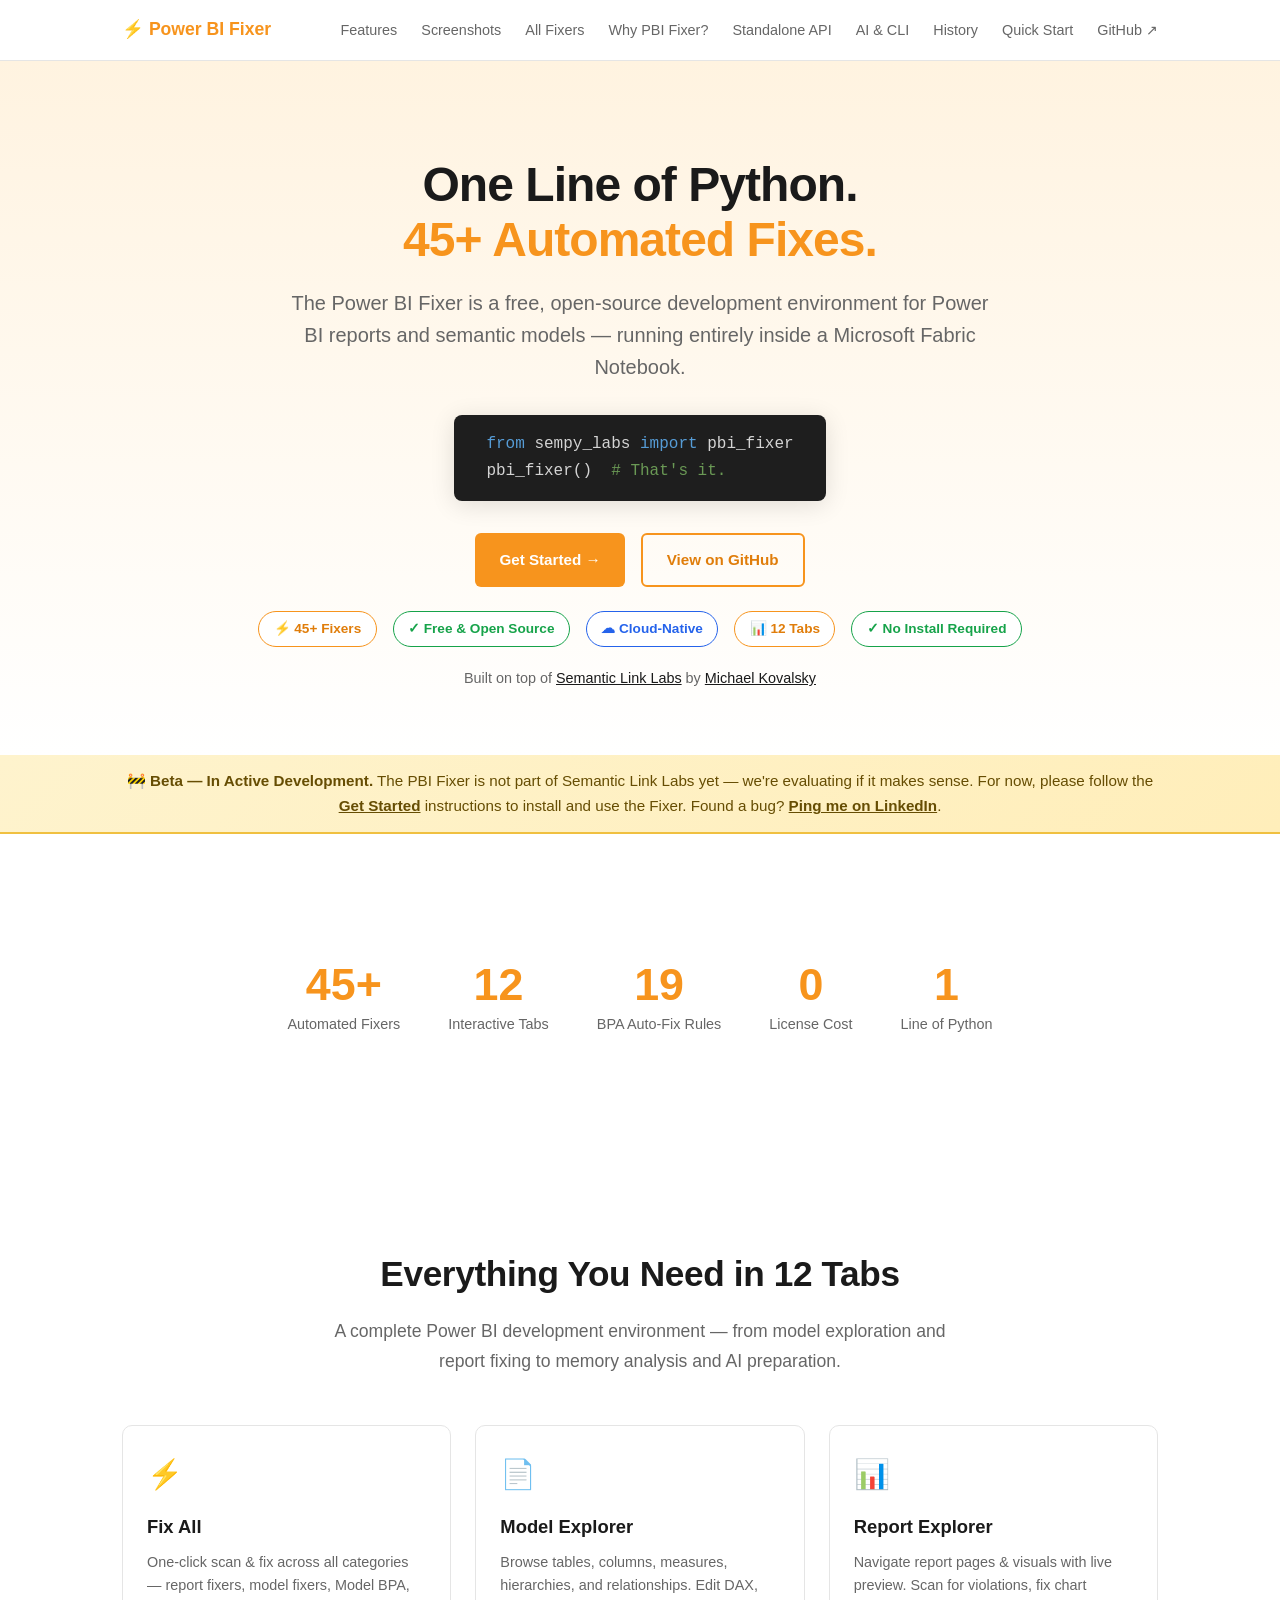
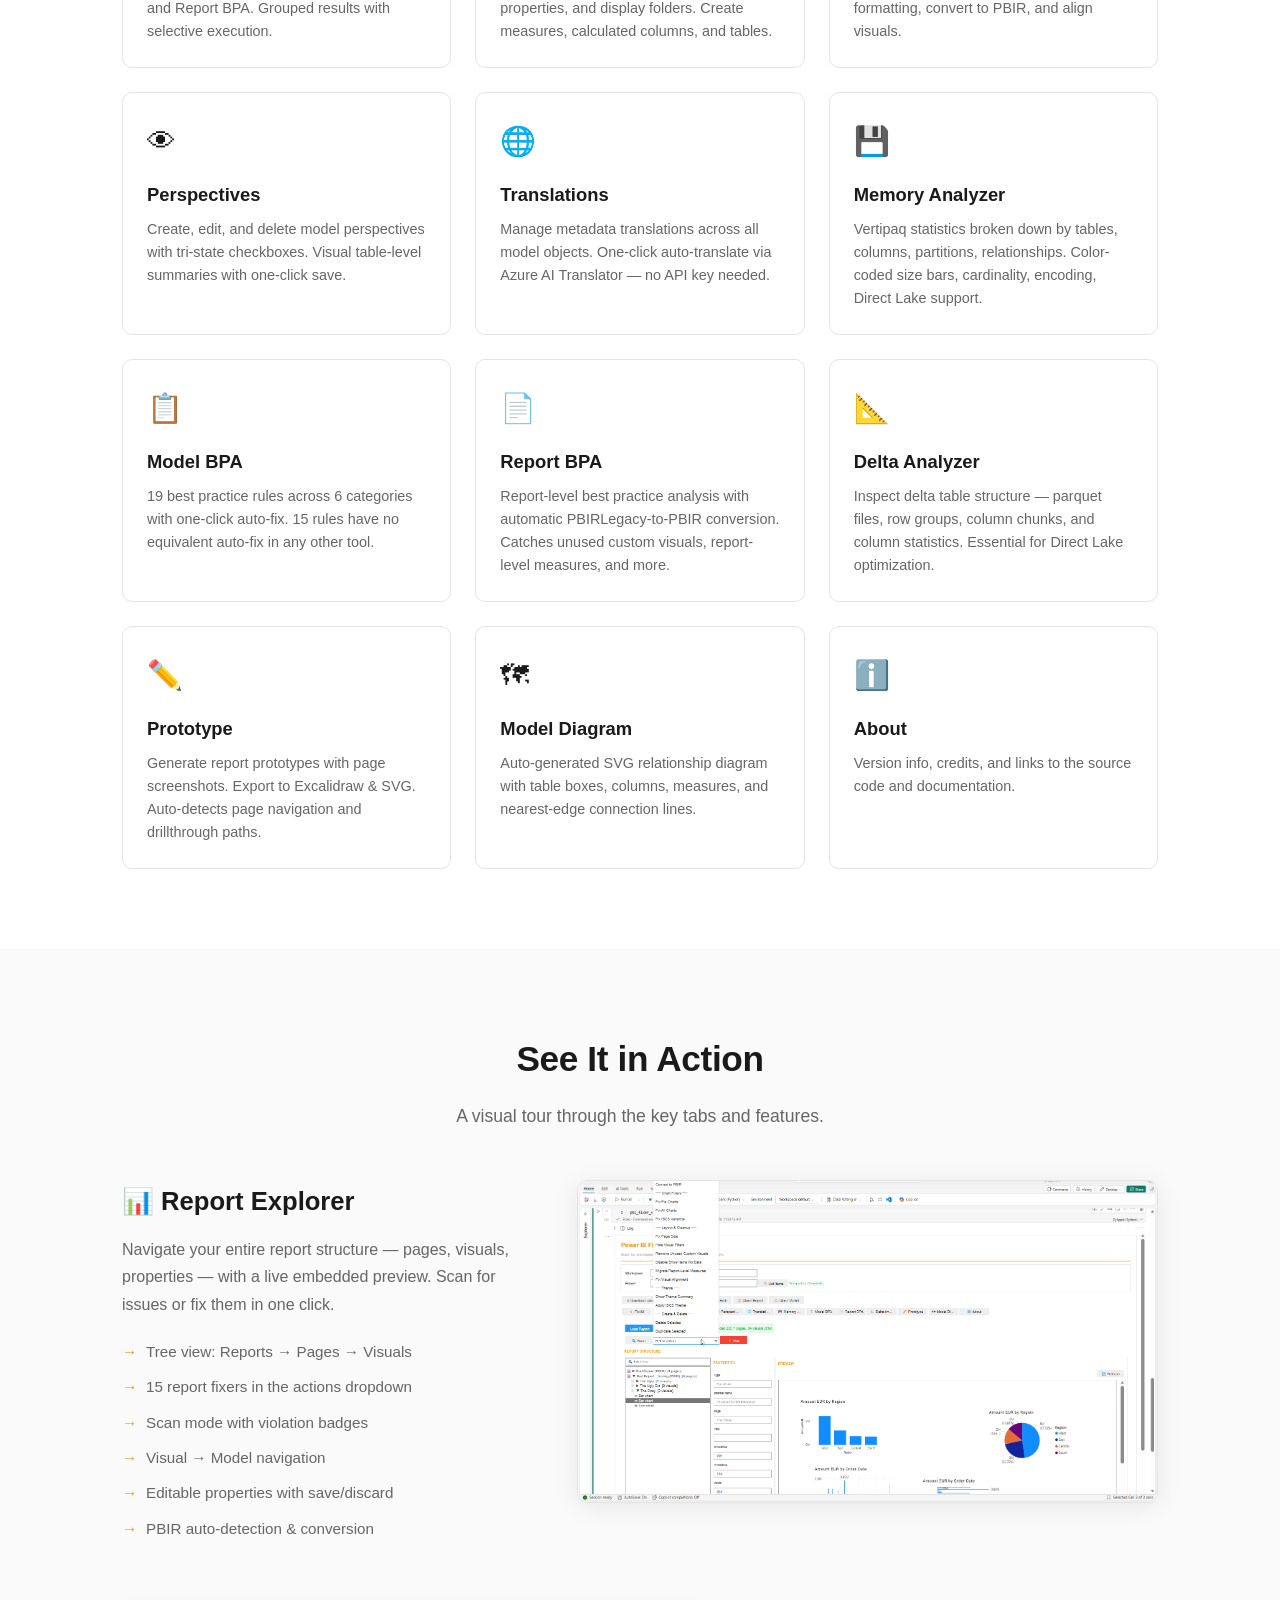
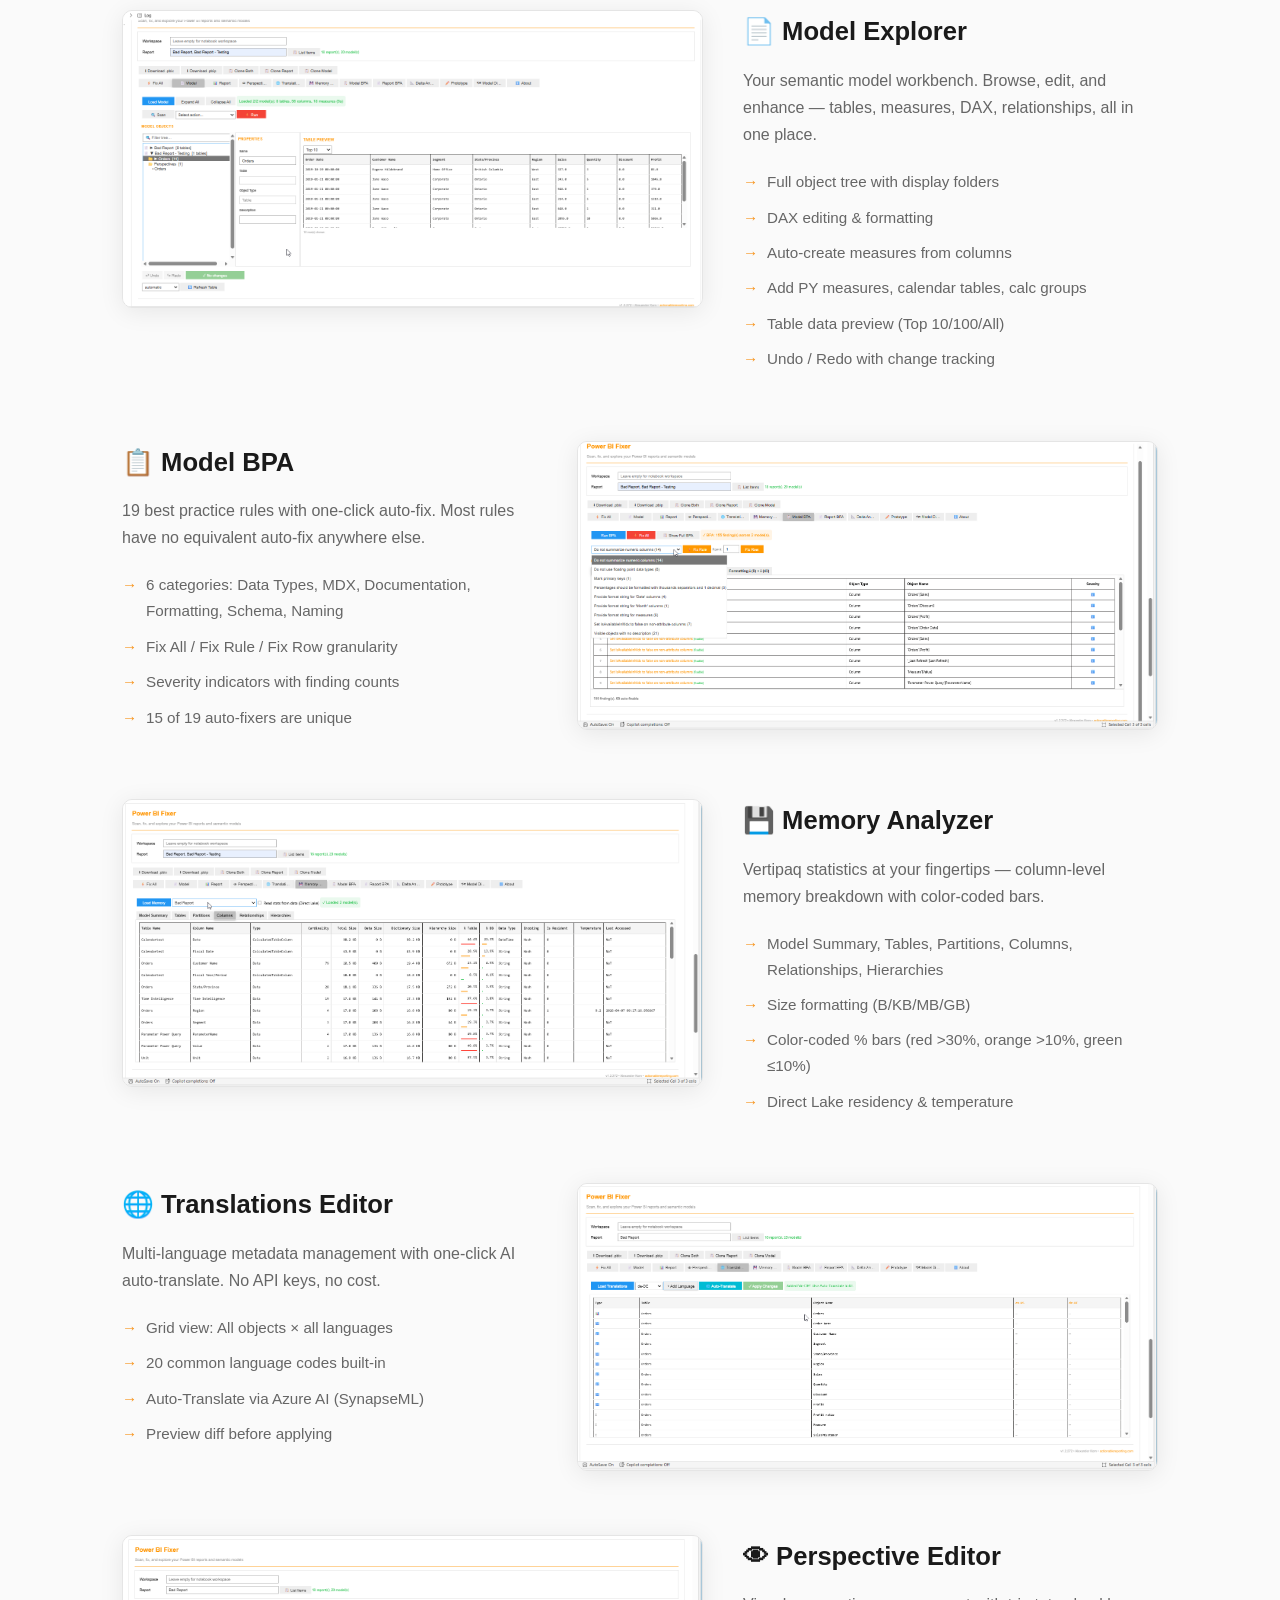
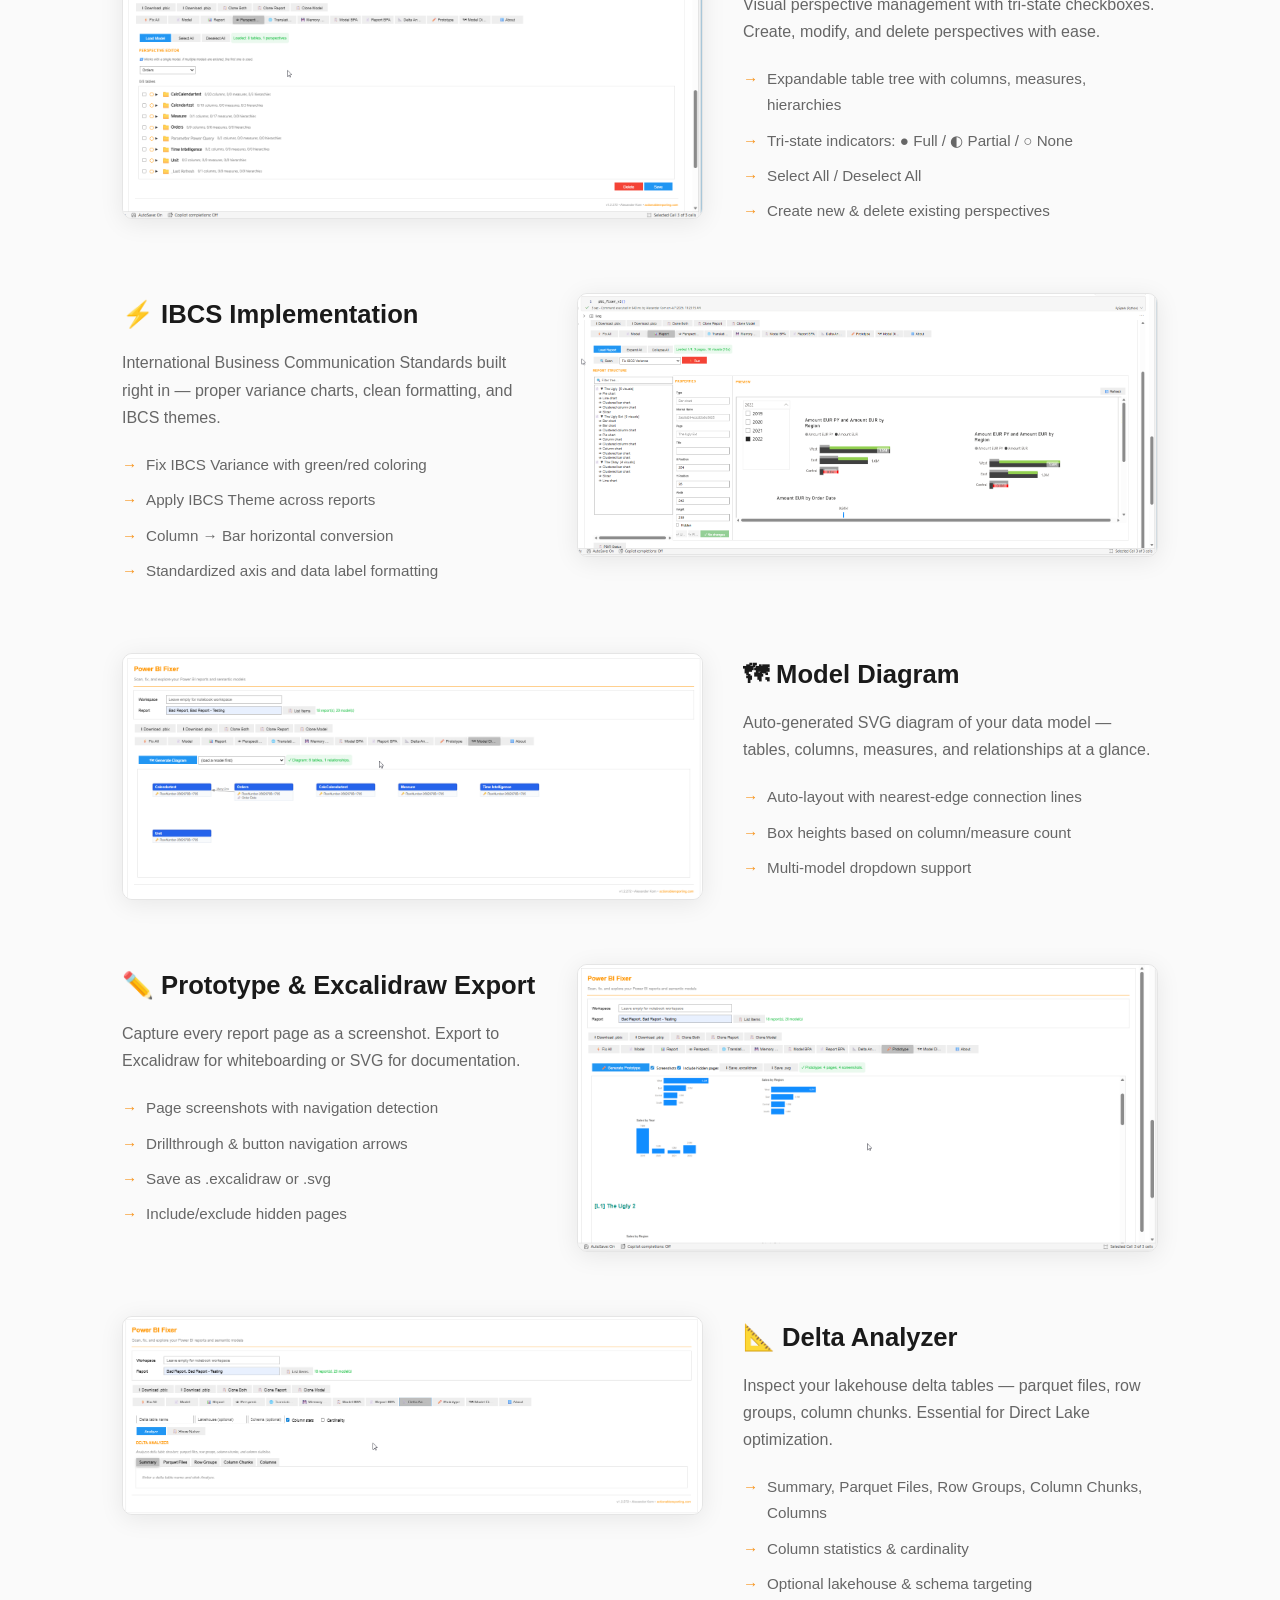
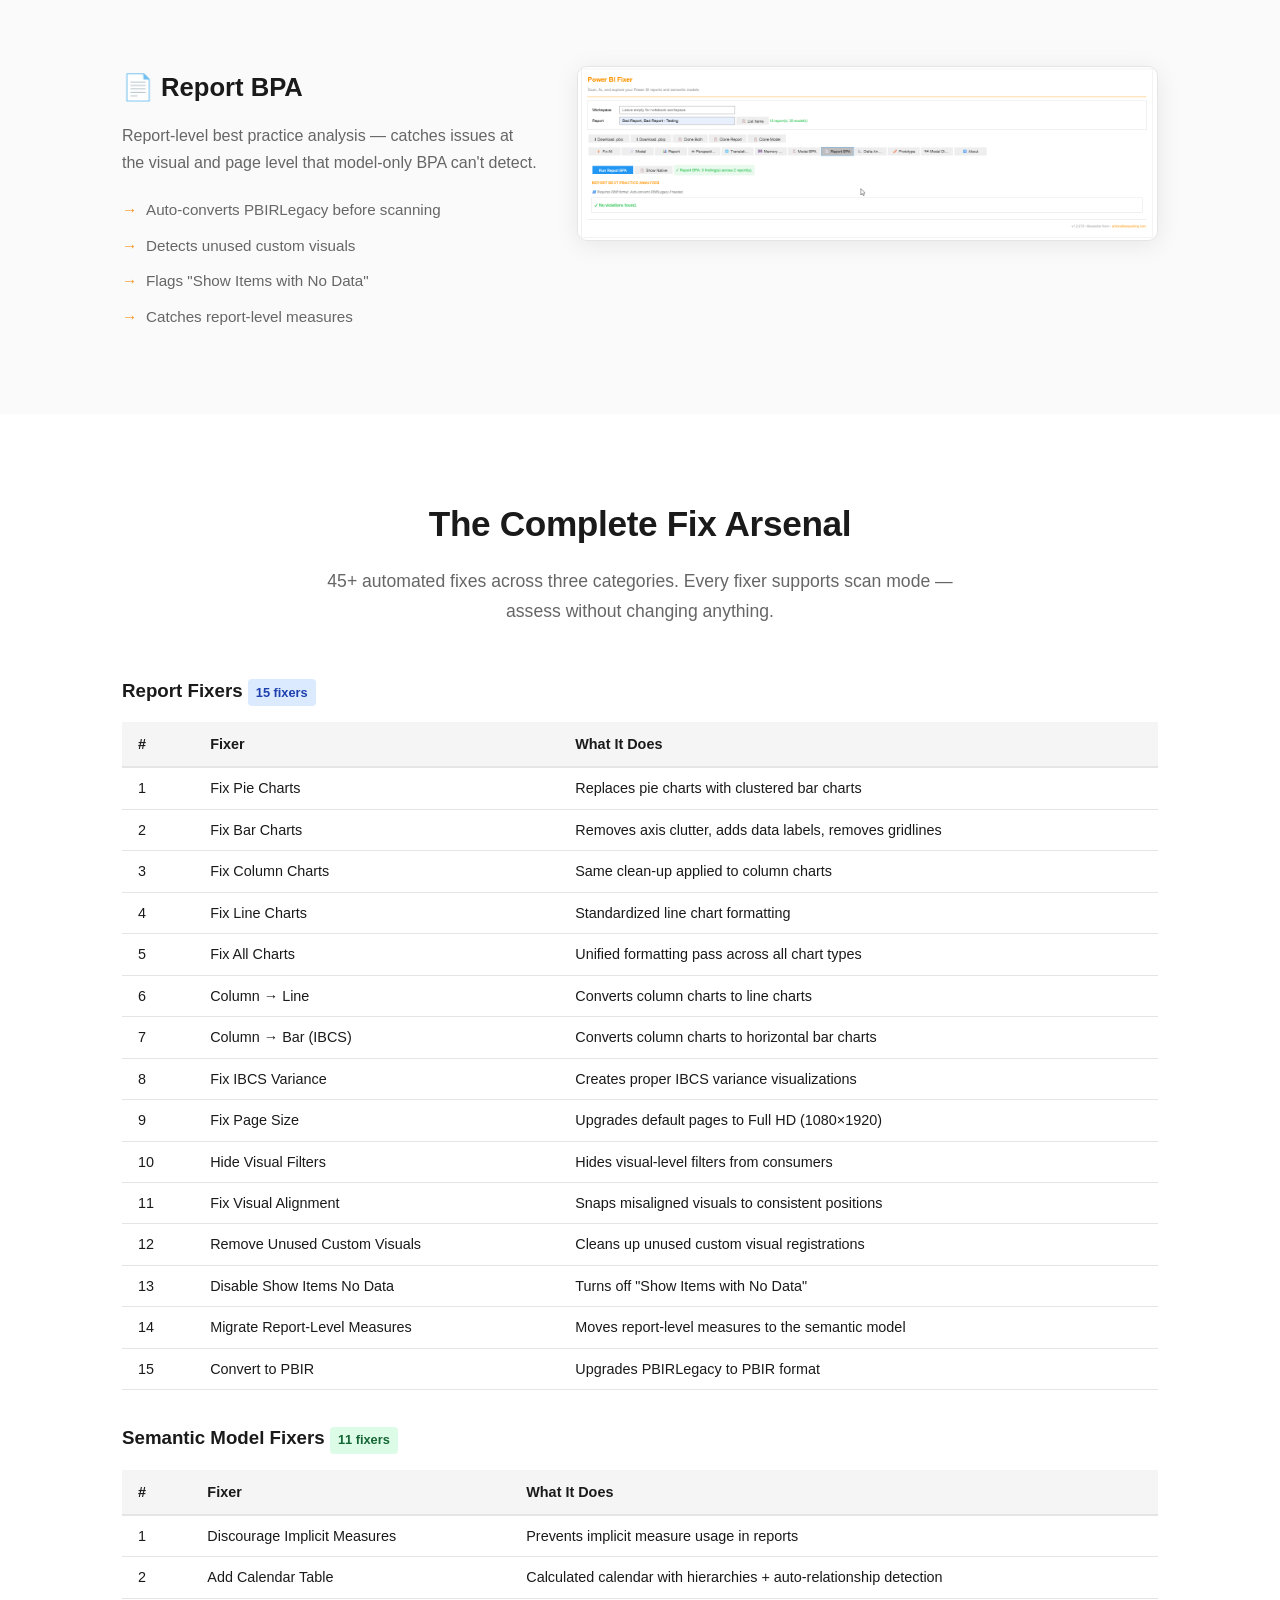
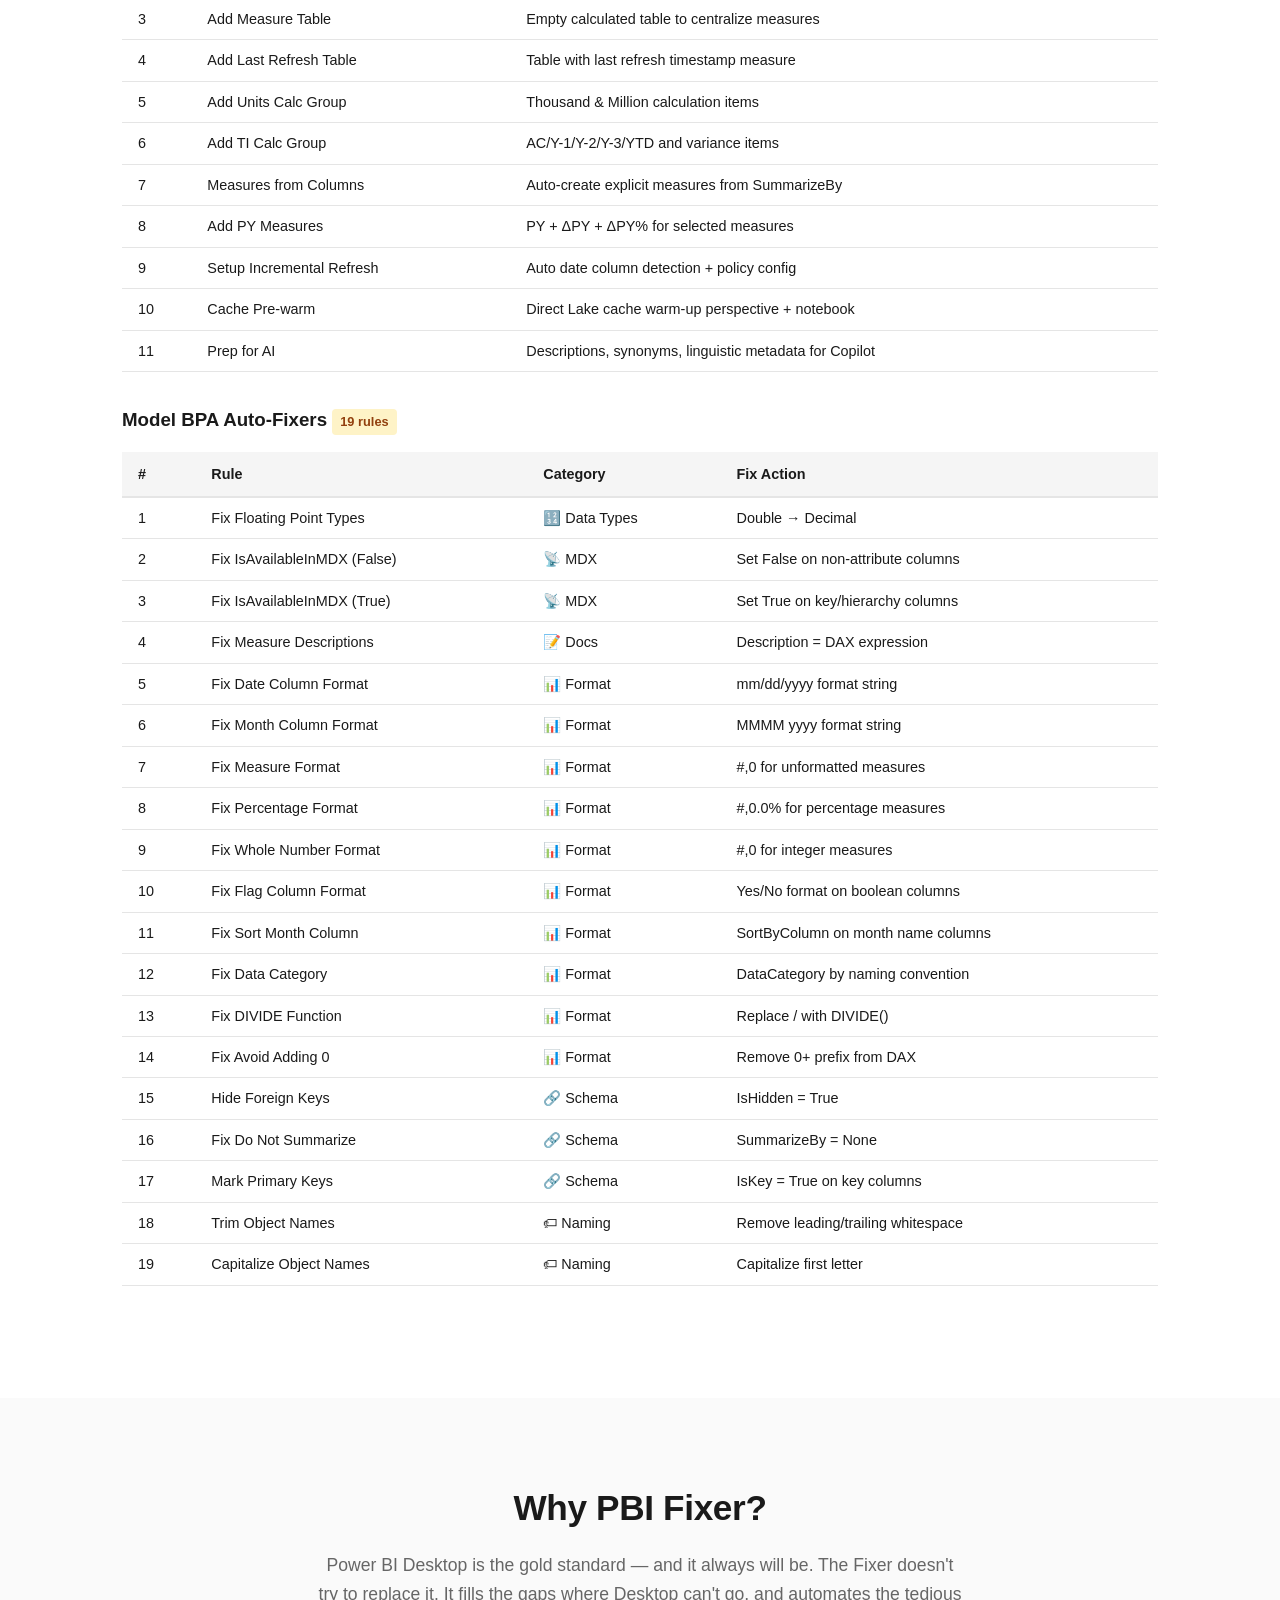
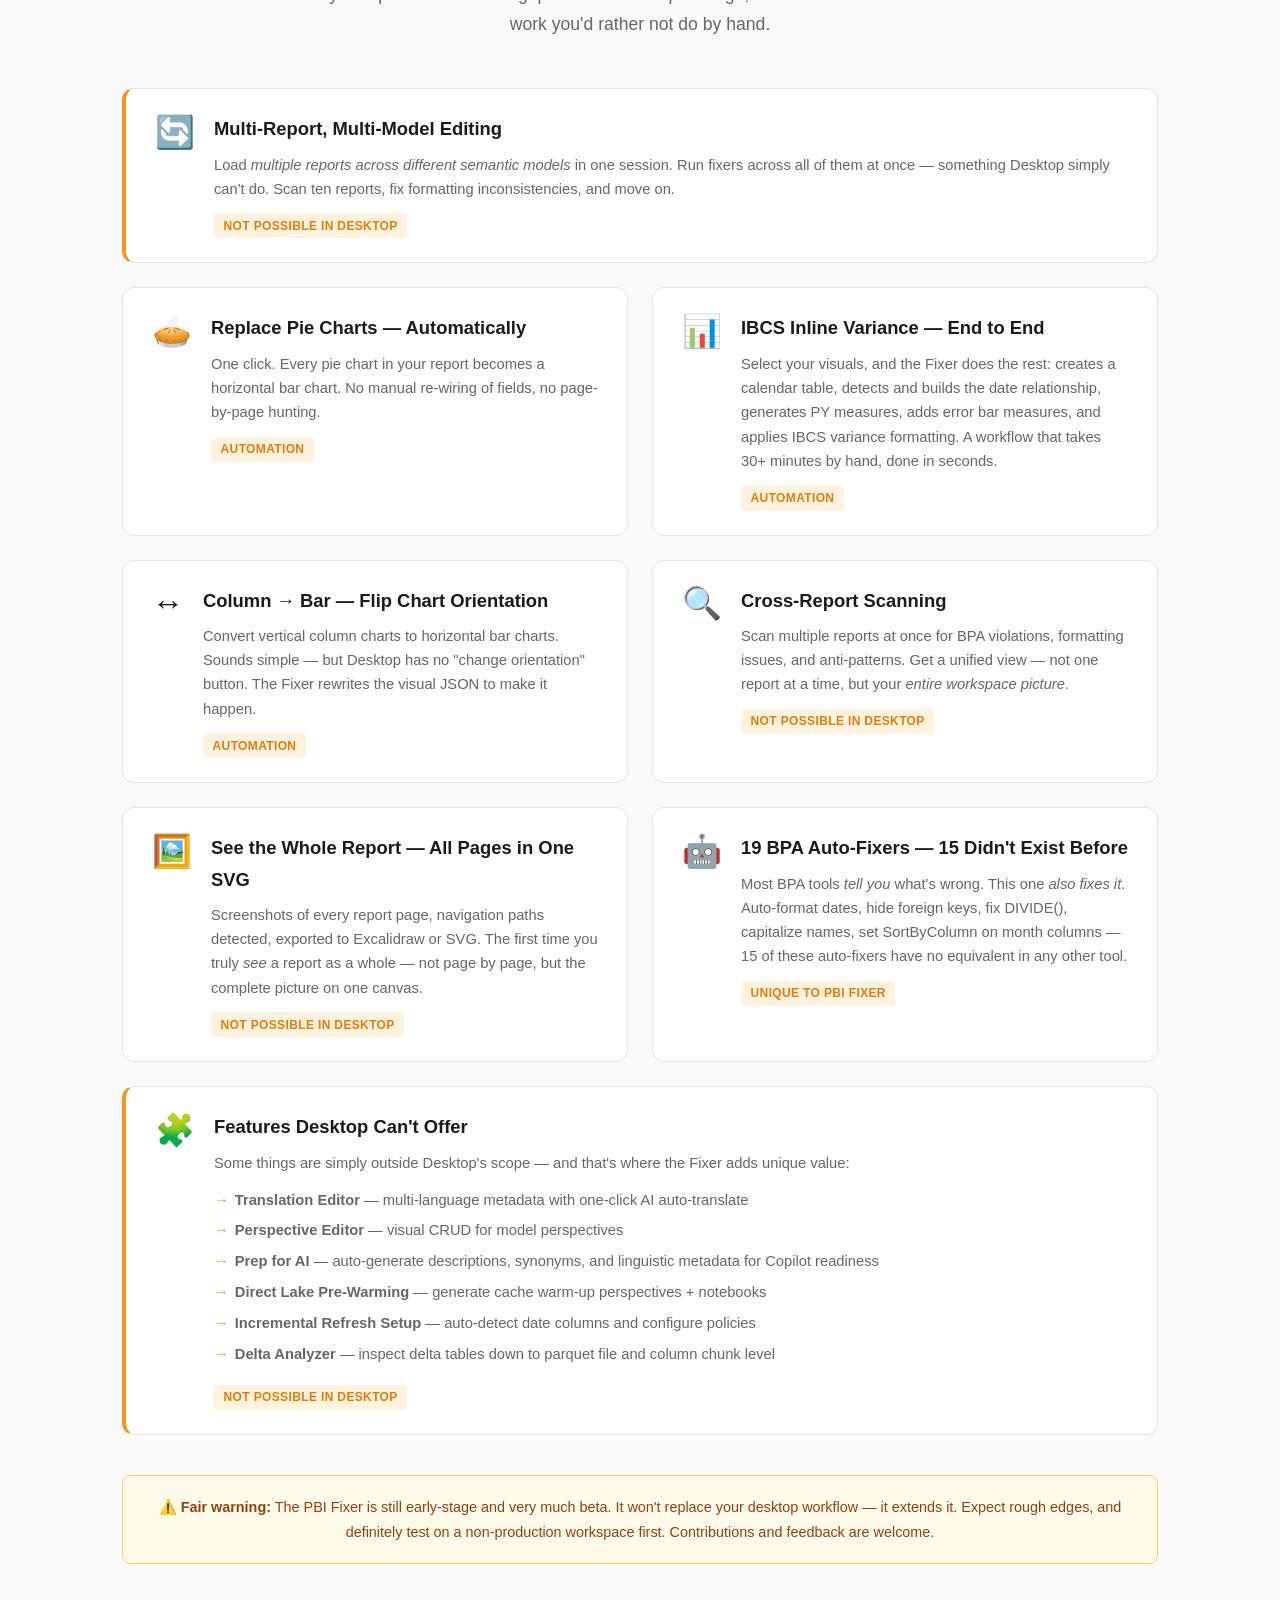
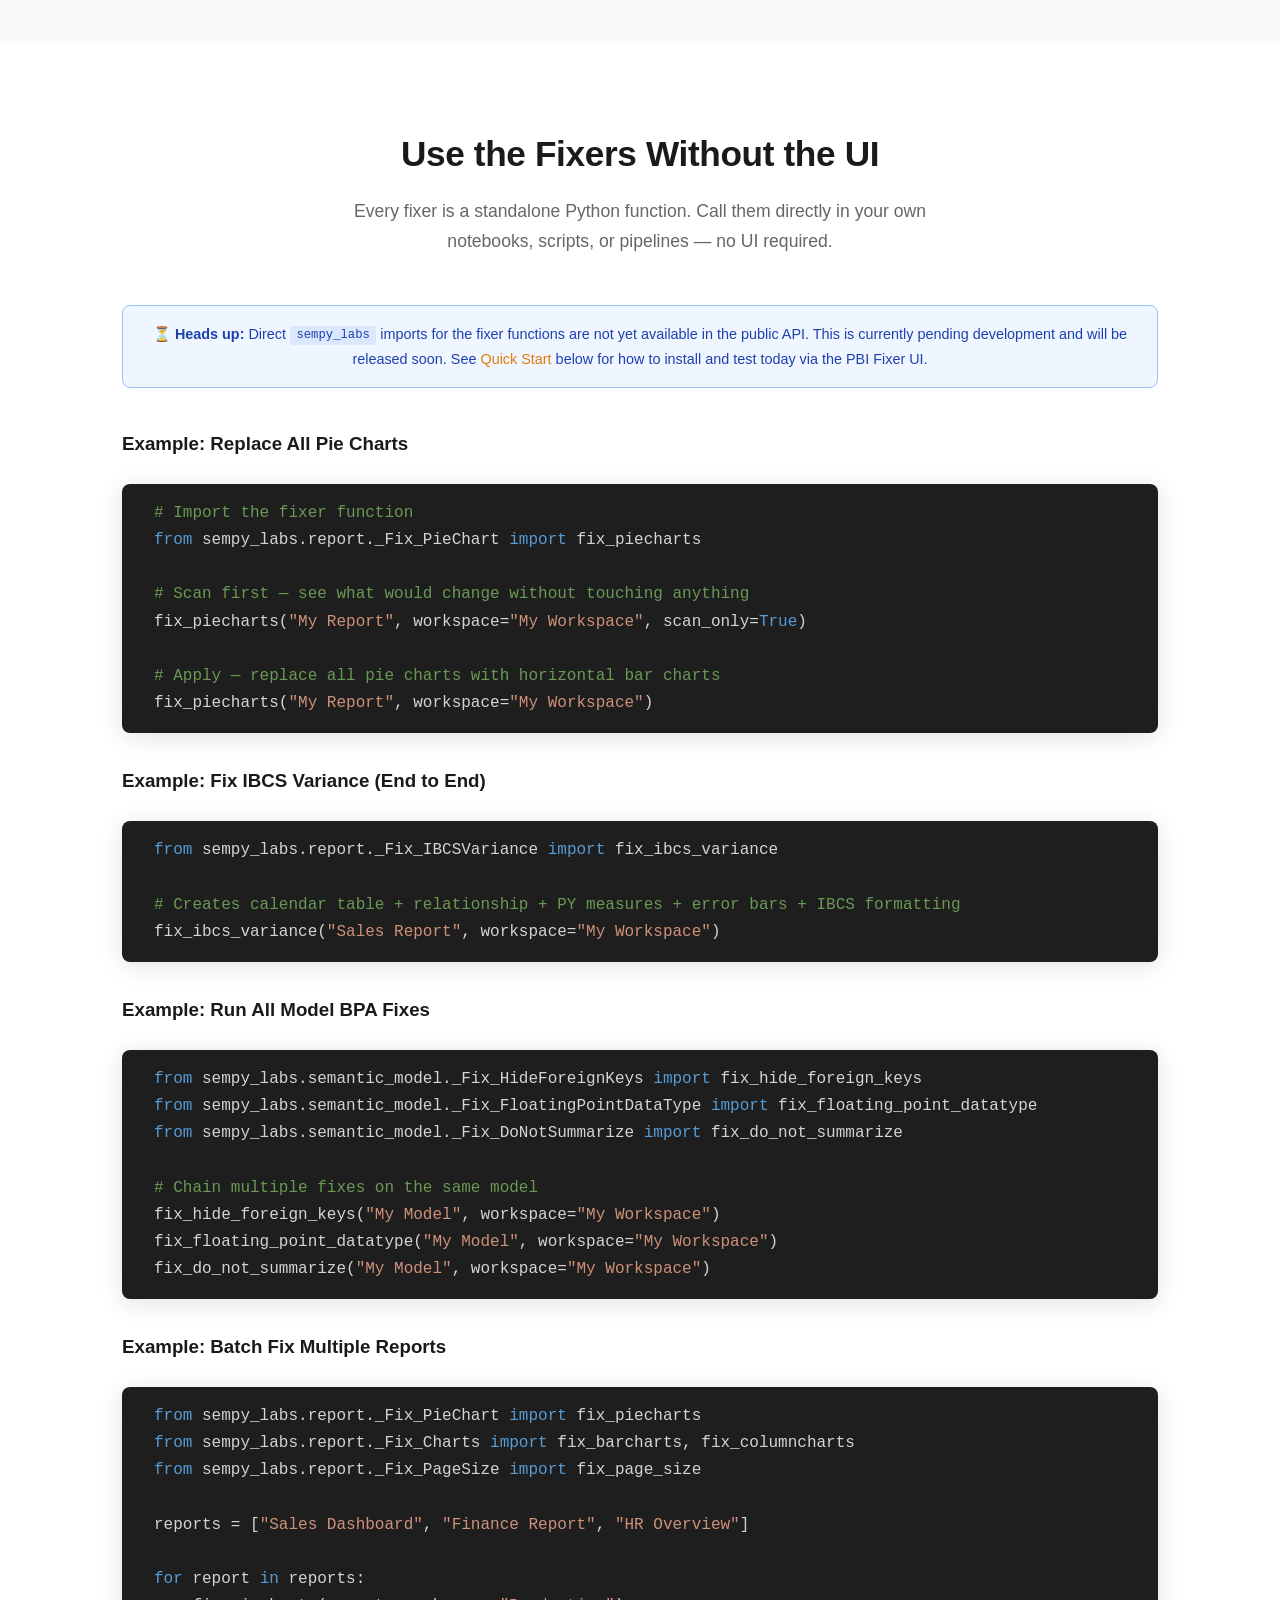
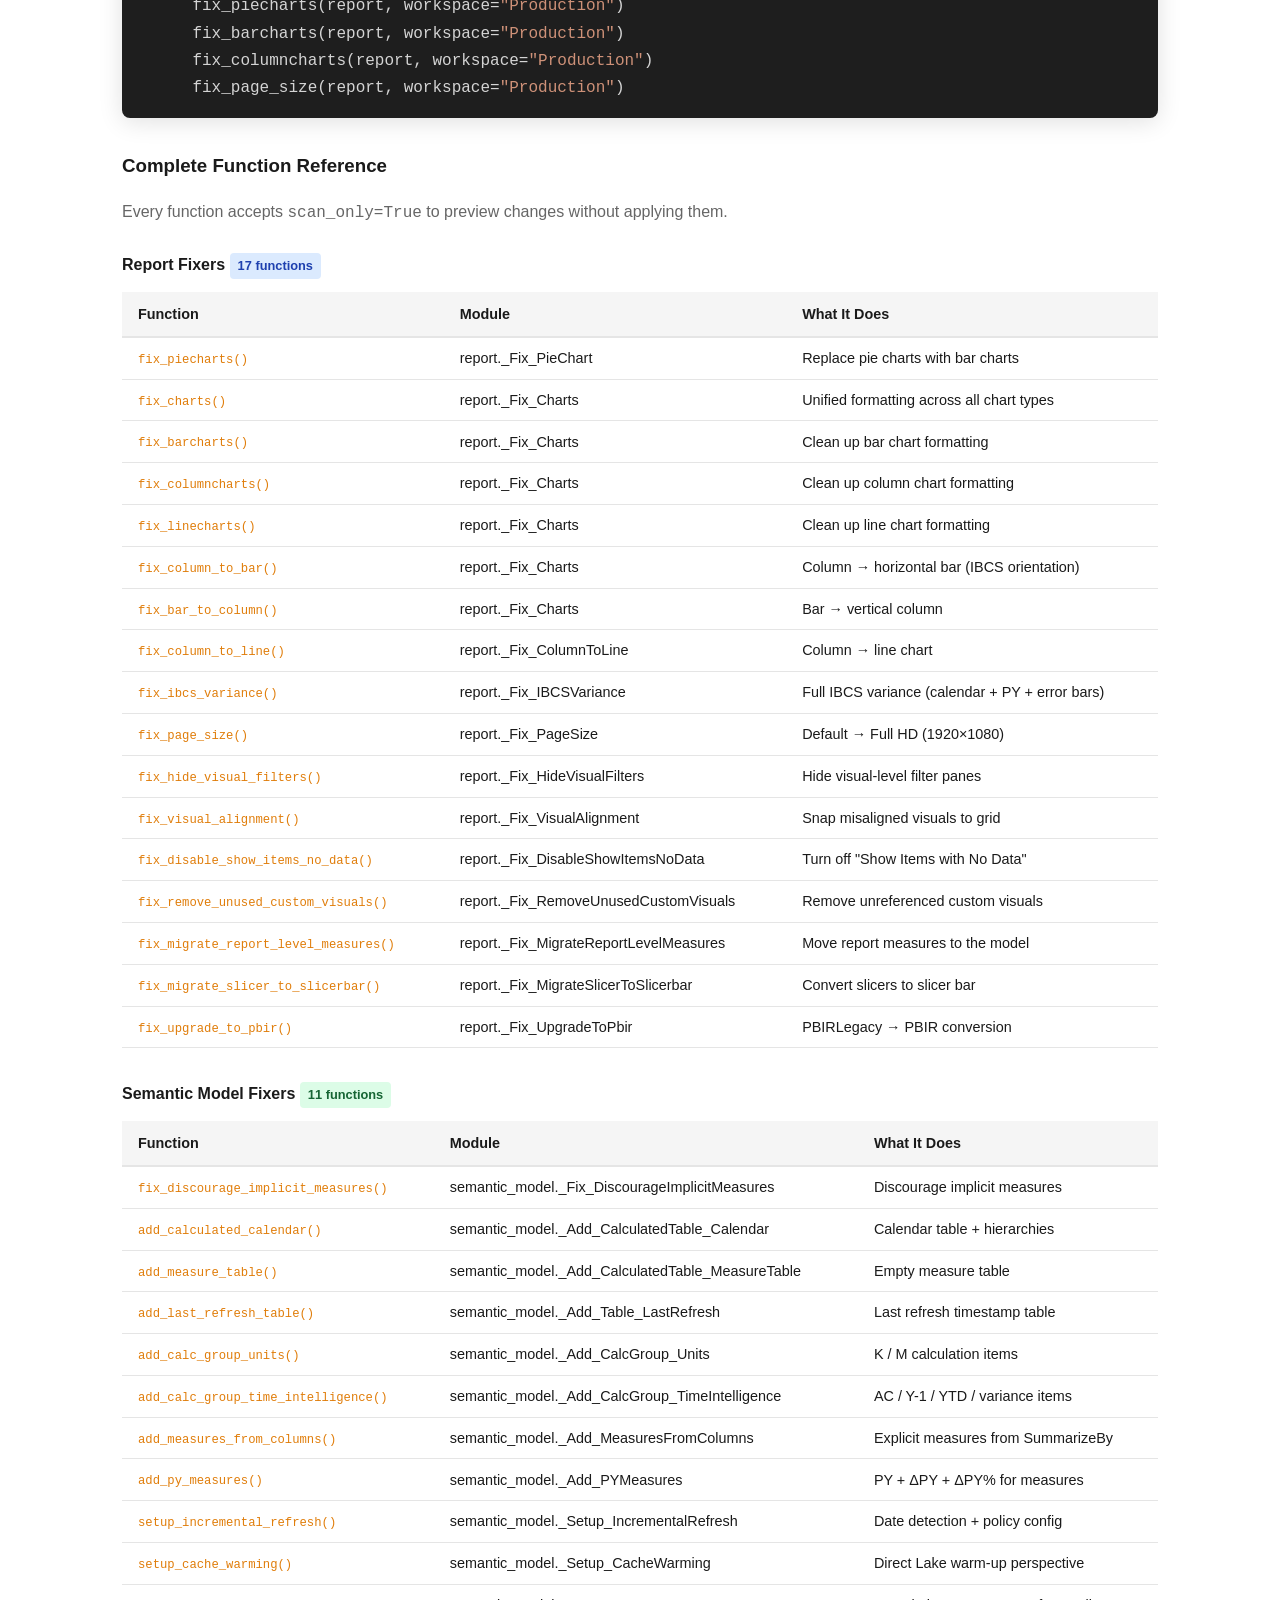
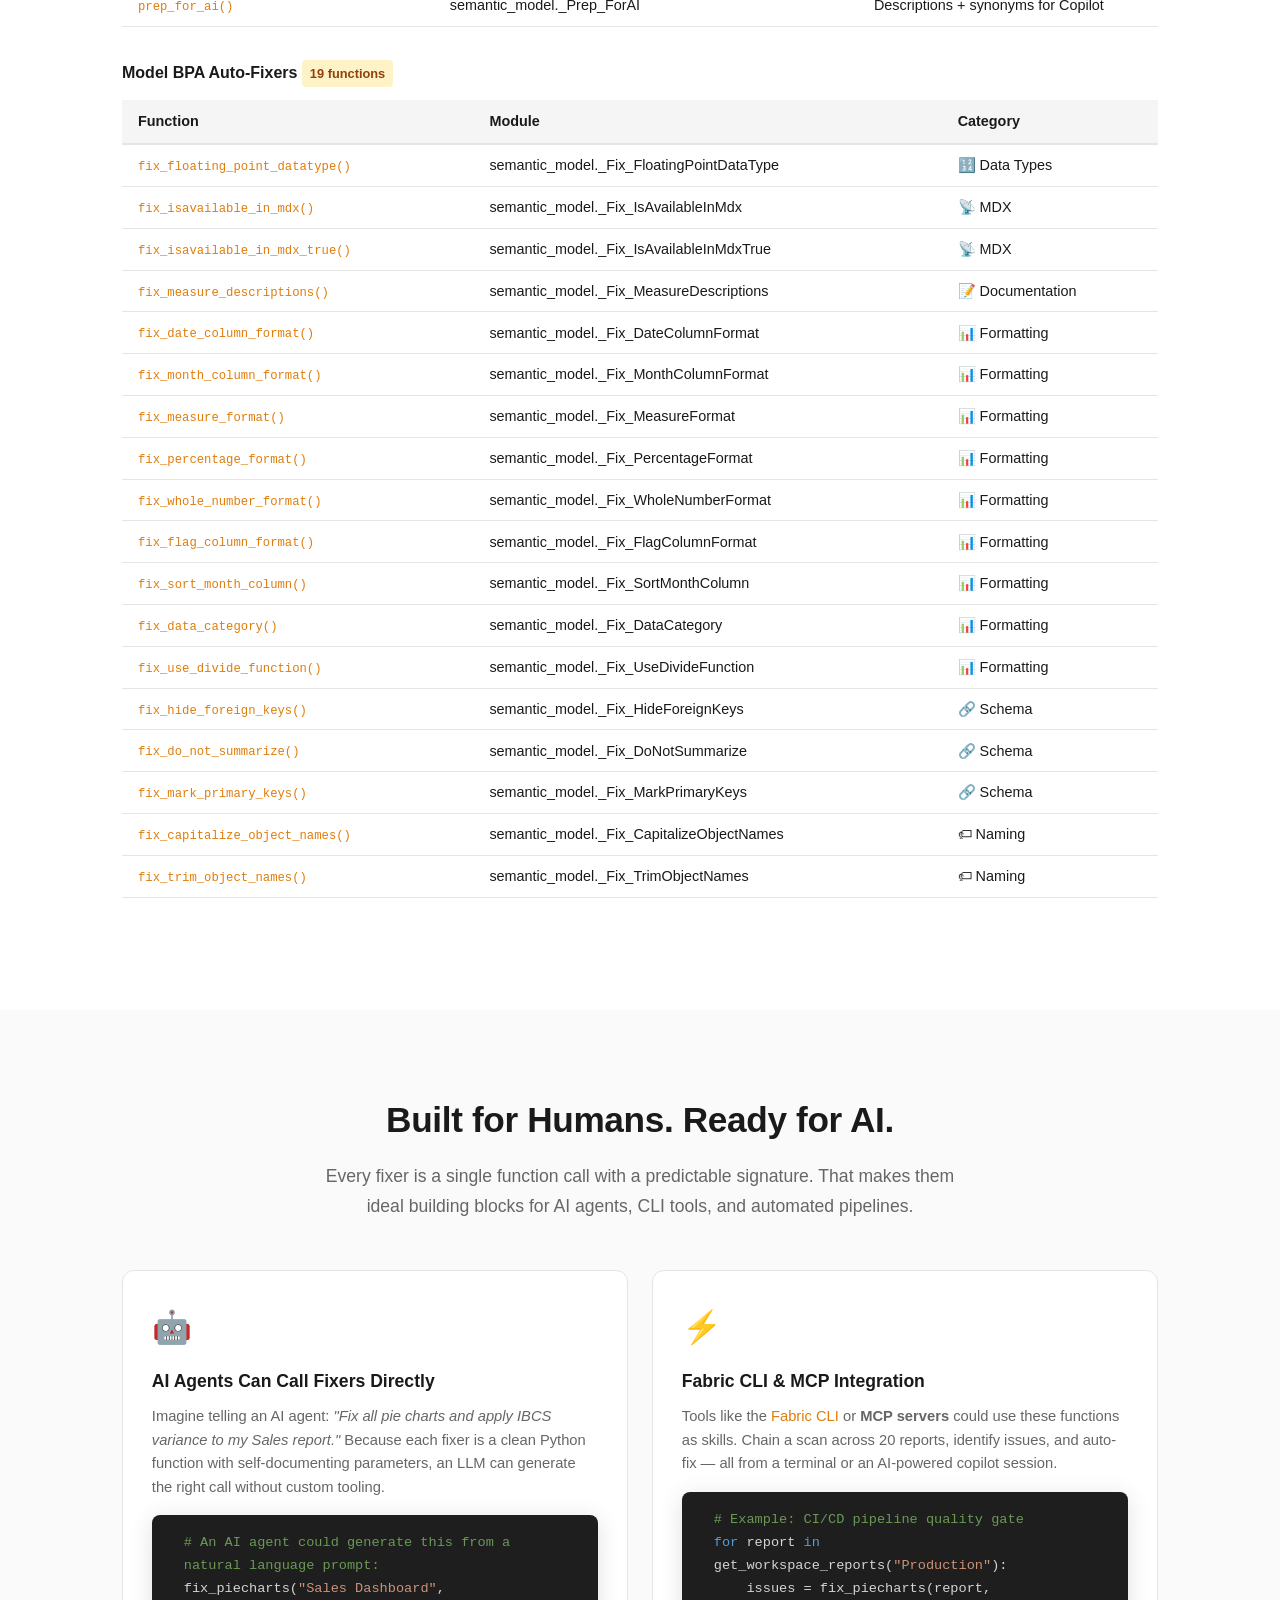
==== docs/index.html @ 9ec9ae09 "Remove lightbox overlay from screenshots" ====
<!DOCTYPE html>
<html lang="en">
<head>
  <meta charset="UTF-8" />
  <meta name="viewport" content="width=device-width, initial-scale=1.0" />
  <title>Power BI Fixer — Scan, Fix, and Explore Your Power BI Reports</title>
  <meta name="description" content="The Power BI Fixer is a free, open-source, notebook-native tool with 45+ automated fixers for Power BI reports and semantic models. One line of Python in a Microsoft Fabric Notebook." />
  <meta name="author" content="Alexander Korn" />
  <meta property="og:title" content="Power BI Fixer — One Line to Fix Them All" />
  <meta property="og:description" content="45+ automated fixers for Power BI reports and semantic models. Free. Open source. Runs in Microsoft Fabric Notebooks." />
  <meta property="og:type" content="website" />
  <meta property="og:url" content="https://kornalexander.github.io/pbi_fixer/" />
  <!-- Replace with actual screenshot when deploying -->
  <meta property="og:image" content="assets/img/report-explorer.png" />
  <link rel="stylesheet" href="assets/css/style.css" />
  <link rel="icon" href="data:image/svg+xml,<svg xmlns='http://www.w3.org/2000/svg' viewBox='0 0 100 100'><text y='.9em' font-size='90'>⚡</text></svg>" />
</head>
<body>

<!-- ═══════════════ Navigation ═══════════════ -->
<nav class="nav">
  <div class="container">
    <a href="#" class="nav-logo">⚡ Power BI Fixer</a>
    <ul class="nav-links" id="navLinks">
      <li><a href="#features">Features</a></li>
      <li><a href="#screenshots">Screenshots</a></li>
      <li><a href="#fixers">All Fixers</a></li>
      <li><a href="#why">Why PBI Fixer?</a></li>
      <li><a href="#api">Standalone API</a></li>
      <li><a href="#ai">AI &amp; CLI</a></li>
      <li><a href="#history">History</a></li>
      <li><a href="#quickstart">Quick Start</a></li>
      <li><a href="https://github.com/KornAlexander/pbi_fixer" target="_blank">GitHub ↗</a></li>
    </ul>
    <button class="nav-hamburger" onclick="document.getElementById('navLinks').classList.toggle('open')" aria-label="Toggle navigation">
      <span></span><span></span><span></span>
    </button>
  </div>
</nav>

<!-- ═══════════════ Hero ═══════════════ -->
<section class="hero" id="hero">
  <div class="container">
    <h1>One Line of Python.<br/><span class="accent">45+ Automated Fixes.</span></h1>
    <p class="subtitle">
      The Power BI Fixer is a free, open-source development environment for Power BI reports
      and semantic models — running entirely inside a Microsoft Fabric Notebook.
    </p>

    <div class="hero-code">
      <span class="kw">from</span> sempy_labs <span class="kw">import</span> pbi_fixer<br/>
      pbi_fixer() &nbsp;<span class="cm"># That's it.</span>
    </div>

    <div class="btn-group">
      <a href="#quickstart" class="btn btn-primary">Get Started →</a>
      <a href="https://github.com/KornAlexander/pbi_fixer" target="_blank" class="btn btn-outline">View on GitHub</a>
    </div>

    <div class="hero-badges">
      <span class="badge badge-orange">⚡ 45+ Fixers</span>
      <span class="badge badge-green">✓ Free &amp; Open Source</span>
      <span class="badge badge-blue">☁ Cloud-Native</span>
      <span class="badge badge-orange">📊 12 Tabs</span>
      <span class="badge badge-green">✓ No Install Required</span>
    </div>

    <p class="hero-credit">Built on top of <a href="https://github.com/microsoft/semantic-link-labs" target="_blank">Semantic Link Labs</a> by <a href="https://www.linkedin.com/in/michaelkovalsky/" target="_blank">Michael Kovalsky</a></p>
  </div>
</section>

<!-- ═══════════════ Beta Banner ═══════════════ -->
<div class="beta-banner">
  <div class="container">
    <p>🚧 <strong>Beta — In Active Development.</strong> The PBI Fixer is not part of Semantic Link Labs yet — we're evaluating if it makes sense. For now, please follow the <a href="#quickstart">Get Started</a> instructions to install and use the Fixer. Found a bug? <a href="https://www.linkedin.com/in/intrepidalexander/" target="_blank">Ping me on LinkedIn</a>.</p>
  </div>
</div>

<!-- ═══════════════ Stats ═══════════════ -->
<section class="section">
  <div class="container">
    <div class="stats">
      <div class="stat">
        <div class="stat-number">45+</div>
        <div class="stat-label">Automated Fixers</div>
      </div>
      <div class="stat">
        <div class="stat-number">12</div>
        <div class="stat-label">Interactive Tabs</div>
      </div>
      <div class="stat">
        <div class="stat-number">19</div>
        <div class="stat-label">BPA Auto-Fix Rules</div>
      </div>
      <div class="stat">
        <div class="stat-number">0</div>
        <div class="stat-label">License Cost</div>
      </div>
      <div class="stat">
        <div class="stat-number">1</div>
        <div class="stat-label">Line of Python</div>
      </div>
    </div>
  </div>
</section>

<!-- ═══════════════ Feature Tabs ═══════════════ -->
<section class="section" id="features">
  <div class="container">
    <div class="section-header">
      <h2>Everything You Need in 12 Tabs</h2>
      <p>A complete Power BI development environment — from model exploration and report fixing to memory analysis and AI preparation.</p>
    </div>

    <div class="tabs-grid">
      <div class="tab-card">
        <div class="icon">⚡</div>
        <h3>Fix All</h3>
        <p>One-click scan &amp; fix across all categories — report fixers, model fixers, Model BPA, and Report BPA. Grouped results with selective execution.</p>
      </div>
      <div class="tab-card">
        <div class="icon">📄</div>
        <h3>Model Explorer</h3>
        <p>Browse tables, columns, measures, hierarchies, and relationships. Edit DAX, properties, and display folders. Create measures, calculated columns, and tables.</p>
      </div>
      <div class="tab-card">
        <div class="icon">📊</div>
        <h3>Report Explorer</h3>
        <p>Navigate report pages &amp; visuals with live preview. Scan for violations, fix chart formatting, convert to PBIR, and align visuals.</p>
      </div>
      <div class="tab-card">
        <div class="icon">👁</div>
        <h3>Perspectives</h3>
        <p>Create, edit, and delete model perspectives with tri-state checkboxes. Visual table-level summaries with one-click save.</p>
      </div>
      <div class="tab-card">
        <div class="icon">🌐</div>
        <h3>Translations</h3>
        <p>Manage metadata translations across all model objects. One-click auto-translate via Azure AI Translator — no API key needed.</p>
      </div>
      <div class="tab-card">
        <div class="icon">💾</div>
        <h3>Memory Analyzer</h3>
        <p>Vertipaq statistics broken down by tables, columns, partitions, relationships. Color-coded size bars, cardinality, encoding, Direct Lake support.</p>
      </div>
      <div class="tab-card">
        <div class="icon">📋</div>
        <h3>Model BPA</h3>
        <p>19 best practice rules across 6 categories with one-click auto-fix. 15 rules have no equivalent auto-fix in any other tool.</p>
      </div>
      <div class="tab-card">
        <div class="icon">📄</div>
        <h3>Report BPA</h3>
        <p>Report-level best practice analysis with automatic PBIRLegacy-to-PBIR conversion. Catches unused custom visuals, report-level measures, and more.</p>
      </div>
      <div class="tab-card">
        <div class="icon">📐</div>
        <h3>Delta Analyzer</h3>
        <p>Inspect delta table structure — parquet files, row groups, column chunks, and column statistics. Essential for Direct Lake optimization.</p>
      </div>
      <div class="tab-card">
        <div class="icon">✏️</div>
        <h3>Prototype</h3>
        <p>Generate report prototypes with page screenshots. Export to Excalidraw &amp; SVG. Auto-detects page navigation and drillthrough paths.</p>
      </div>
      <div class="tab-card">
        <div class="icon">🗺</div>
        <h3>Model Diagram</h3>
        <p>Auto-generated SVG relationship diagram with table boxes, columns, measures, and nearest-edge connection lines.</p>
      </div>
      <div class="tab-card">
        <div class="icon">ℹ️</div>
        <h3>About</h3>
        <p>Version info, credits, and links to the source code and documentation.</p>
      </div>
    </div>
  </div>
</section>

<!-- ═══════════════ Screenshots ═══════════════ -->
<section class="section section-alt" id="screenshots">
  <div class="container">
    <div class="section-header">
      <h2>See It in Action</h2>
      <p>A visual tour through the key tabs and features.</p>
    </div>

    <!-- Report Explorer -->
    <div class="screenshot-section">
      <div class="screenshot-row">
        <div class="screenshot-text">
          <h3>📊 Report Explorer</h3>
          <p>Navigate your entire report structure — pages, visuals, properties — with a live embedded preview. Scan for issues or fix them in one click.</p>
          <ul>
            <li>Tree view: Reports → Pages → Visuals</li>
            <li>15 report fixers in the actions dropdown</li>
            <li>Scan mode with violation badges</li>
            <li>Visual → Model navigation</li>
            <li>Editable properties with save/discard</li>
            <li>PBIR auto-detection &amp; conversion</li>
          </ul>
        </div>
        <div class="screenshot-img">
          <img src="assets/img/report-explorer.png" alt="Report Explorer tab showing tree view of pages and visuals with live preview panel" loading="lazy" />
        </div>
      </div>
    </div>

    <!-- Model Explorer -->
    <div class="screenshot-section">
      <div class="screenshot-row reverse">
        <div class="screenshot-text">
          <h3>📄 Model Explorer</h3>
          <p>Your semantic model workbench. Browse, edit, and enhance — tables, measures, DAX, relationships, all in one place.</p>
          <ul>
            <li>Full object tree with display folders</li>
            <li>DAX editing &amp; formatting</li>
            <li>Auto-create measures from columns</li>
            <li>Add PY measures, calendar tables, calc groups</li>
            <li>Table data preview (Top 10/100/All)</li>
            <li>Undo / Redo with change tracking</li>
          </ul>
        </div>
        <div class="screenshot-img">
          <img src="assets/img/model-explorer.png" alt="Model Explorer tab showing table tree, properties panel, and data preview grid" loading="lazy" />
        </div>
      </div>
    </div>

    <!-- Model BPA -->
    <div class="screenshot-section">
      <div class="screenshot-row">
        <div class="screenshot-text">
          <h3>📋 Model BPA</h3>
          <p>19 best practice rules with one-click auto-fix. Most rules have no equivalent auto-fix anywhere else.</p>
          <ul>
            <li>6 categories: Data Types, MDX, Documentation, Formatting, Schema, Naming</li>
            <li>Fix All / Fix Rule / Fix Row granularity</li>
            <li>Severity indicators with finding counts</li>
            <li>15 of 19 auto-fixers are unique</li>
          </ul>
        </div>
        <div class="screenshot-img">
          <img src="assets/img/model-bpa.png" alt="Model BPA tab showing categorized rules with fix buttons and severity indicators" loading="lazy" />
        </div>
      </div>
    </div>

    <!-- Memory Analyzer -->
    <div class="screenshot-section">
      <div class="screenshot-row reverse">
        <div class="screenshot-text">
          <h3>💾 Memory Analyzer</h3>
          <p>Vertipaq statistics at your fingertips — column-level memory breakdown with color-coded bars.</p>
          <ul>
            <li>Model Summary, Tables, Partitions, Columns, Relationships, Hierarchies</li>
            <li>Size formatting (B/KB/MB/GB)</li>
            <li>Color-coded % bars (red &gt;30%, orange &gt;10%, green ≤10%)</li>
            <li>Direct Lake residency &amp; temperature</li>
          </ul>
        </div>
        <div class="screenshot-img">
          <img src="assets/img/memory-analyzer.png" alt="Memory Analyzer tab showing column-level size breakdown with color-coded percentage bars" loading="lazy" />
        </div>
      </div>
    </div>

    <!-- Translations -->
    <div class="screenshot-section">
      <div class="screenshot-row">
        <div class="screenshot-text">
          <h3>🌐 Translations Editor</h3>
          <p>Multi-language metadata management with one-click AI auto-translate. No API keys, no cost.</p>
          <ul>
            <li>Grid view: All objects × all languages</li>
            <li>20 common language codes built-in</li>
            <li>Auto-Translate via Azure AI (SynapseML)</li>
            <li>Preview diff before applying</li>
          </ul>
        </div>
        <div class="screenshot-img">
          <img src="assets/img/translations-editor.png" alt="Translations Editor showing object grid with language columns and auto-translate button" loading="lazy" />
        </div>
      </div>
    </div>

    <!-- Perspectives -->
    <div class="screenshot-section">
      <div class="screenshot-row reverse">
        <div class="screenshot-text">
          <h3>👁 Perspective Editor</h3>
          <p>Visual perspective management with tri-state checkboxes. Create, modify, and delete perspectives with ease.</p>
          <ul>
            <li>Expandable table tree with columns, measures, hierarchies</li>
            <li>Tri-state indicators: ● Full / ◐ Partial / ○ None</li>
            <li>Select All / Deselect All</li>
            <li>Create new &amp; delete existing perspectives</li>
          </ul>
        </div>
        <div class="screenshot-img">
          <img src="assets/img/perspective-editor.png" alt="Perspective Editor with expandable table tree and tri-state checkboxes" loading="lazy" />
        </div>
      </div>
    </div>

    <!-- IBCS -->
    <div class="screenshot-section">
      <div class="screenshot-row">
        <div class="screenshot-text">
          <h3>⚡ IBCS Implementation</h3>
          <p>International Business Communication Standards built right in — proper variance charts, clean formatting, and IBCS themes.</p>
          <ul>
            <li>Fix IBCS Variance with green/red coloring</li>
            <li>Apply IBCS Theme across reports</li>
            <li>Column → Bar horizontal conversion</li>
            <li>Standardized axis and data label formatting</li>
          </ul>
        </div>
        <div class="screenshot-img">
          <img src="assets/img/ibcs-implementation.png" alt="IBCS Variance implementation showing proper variance bars with green/red coloring" loading="lazy" />
        </div>
      </div>
    </div>

    <!-- Model Diagram -->
    <div class="screenshot-section">
      <div class="screenshot-row reverse">
        <div class="screenshot-text">
          <h3>🗺 Model Diagram</h3>
          <p>Auto-generated SVG diagram of your data model — tables, columns, measures, and relationships at a glance.</p>
          <ul>
            <li>Auto-layout with nearest-edge connection lines</li>
            <li>Box heights based on column/measure count</li>
            <li>Multi-model dropdown support</li>
          </ul>
        </div>
        <div class="screenshot-img">
          <img src="assets/img/model-view.png" alt="Model Diagram showing table boxes with relationship connections" loading="lazy" />
        </div>
      </div>
    </div>

    <!-- Prototype -->
    <div class="screenshot-section">
      <div class="screenshot-row">
        <div class="screenshot-text">
          <h3>✏️ Prototype &amp; Excalidraw Export</h3>
          <p>Capture every report page as a screenshot. Export to Excalidraw for whiteboarding or SVG for documentation.</p>
          <ul>
            <li>Page screenshots with navigation detection</li>
            <li>Drillthrough &amp; button navigation arrows</li>
            <li>Save as .excalidraw or .svg</li>
            <li>Include/exclude hidden pages</li>
          </ul>
        </div>
        <div class="screenshot-img">
          <img src="assets/img/prototyping-excalidraw.png" alt="Prototype tab showing report page screenshots with navigation detection" loading="lazy" />
        </div>
      </div>
    </div>

    <!-- Delta Analyzer -->
    <div class="screenshot-section">
      <div class="screenshot-row reverse">
        <div class="screenshot-text">
          <h3>📐 Delta Analyzer</h3>
          <p>Inspect your lakehouse delta tables — parquet files, row groups, column chunks. Essential for Direct Lake optimization.</p>
          <ul>
            <li>Summary, Parquet Files, Row Groups, Column Chunks, Columns</li>
            <li>Column statistics &amp; cardinality</li>
            <li>Optional lakehouse &amp; schema targeting</li>
          </ul>
        </div>
        <div class="screenshot-img">
          <img src="assets/img/delta-analyzer.png" alt="Delta Analyzer tab with summary, parquet files, row groups, and columns subtabs" loading="lazy" />
        </div>
      </div>
    </div>

    <!-- Report BPA -->
    <div class="screenshot-section">
      <div class="screenshot-row">
        <div class="screenshot-text">
          <h3>📄 Report BPA</h3>
          <p>Report-level best practice analysis — catches issues at the visual and page level that model-only BPA can't detect.</p>
          <ul>
            <li>Auto-converts PBIRLegacy before scanning</li>
            <li>Detects unused custom visuals</li>
            <li>Flags "Show Items with No Data"</li>
            <li>Catches report-level measures</li>
          </ul>
        </div>
        <div class="screenshot-img">
          <img src="assets/img/report-bpa.png" alt="Report BPA tab showing analysis results" loading="lazy" />
        </div>
      </div>
    </div>
  </div>
</section>

<!-- ═══════════════ All Fixers ═══════════════ -->
<section class="section" id="fixers">
  <div class="container">
    <div class="section-header">
      <h2>The Complete Fix Arsenal</h2>
      <p>45+ automated fixes across three categories. Every fixer supports scan mode — assess without changing anything.</p>
    </div>

    <h3 style="margin-bottom:1rem;">Report Fixers <span class="category-badge cat-report">15 fixers</span></h3>
    <table class="fixer-table">
      <thead><tr><th>#</th><th>Fixer</th><th>What It Does</th></tr></thead>
      <tbody>
        <tr><td>1</td><td>Fix Pie Charts</td><td>Replaces pie charts with clustered bar charts</td></tr>
        <tr><td>2</td><td>Fix Bar Charts</td><td>Removes axis clutter, adds data labels, removes gridlines</td></tr>
        <tr><td>3</td><td>Fix Column Charts</td><td>Same clean-up applied to column charts</td></tr>
        <tr><td>4</td><td>Fix Line Charts</td><td>Standardized line chart formatting</td></tr>
        <tr><td>5</td><td>Fix All Charts</td><td>Unified formatting pass across all chart types</td></tr>
        <tr><td>6</td><td>Column → Line</td><td>Converts column charts to line charts</td></tr>
        <tr><td>7</td><td>Column → Bar (IBCS)</td><td>Converts column charts to horizontal bar charts</td></tr>
        <tr><td>8</td><td>Fix IBCS Variance</td><td>Creates proper IBCS variance visualizations</td></tr>
        <tr><td>9</td><td>Fix Page Size</td><td>Upgrades default pages to Full HD (1080×1920)</td></tr>
        <tr><td>10</td><td>Hide Visual Filters</td><td>Hides visual-level filters from consumers</td></tr>
        <tr><td>11</td><td>Fix Visual Alignment</td><td>Snaps misaligned visuals to consistent positions</td></tr>
        <tr><td>12</td><td>Remove Unused Custom Visuals</td><td>Cleans up unused custom visual registrations</td></tr>
        <tr><td>13</td><td>Disable Show Items No Data</td><td>Turns off "Show Items with No Data"</td></tr>
        <tr><td>14</td><td>Migrate Report-Level Measures</td><td>Moves report-level measures to the semantic model</td></tr>
        <tr><td>15</td><td>Convert to PBIR</td><td>Upgrades PBIRLegacy to PBIR format</td></tr>
      </tbody>
    </table>

    <h3 style="margin-bottom:1rem;">Semantic Model Fixers <span class="category-badge cat-model">11 fixers</span></h3>
    <table class="fixer-table">
      <thead><tr><th>#</th><th>Fixer</th><th>What It Does</th></tr></thead>
      <tbody>
        <tr><td>1</td><td>Discourage Implicit Measures</td><td>Prevents implicit measure usage in reports</td></tr>
        <tr><td>2</td><td>Add Calendar Table</td><td>Calculated calendar with hierarchies + auto-relationship detection</td></tr>
        <tr><td>3</td><td>Add Measure Table</td><td>Empty calculated table to centralize measures</td></tr>
        <tr><td>4</td><td>Add Last Refresh Table</td><td>Table with last refresh timestamp measure</td></tr>
        <tr><td>5</td><td>Add Units Calc Group</td><td>Thousand &amp; Million calculation items</td></tr>
        <tr><td>6</td><td>Add TI Calc Group</td><td>AC/Y-1/Y-2/Y-3/YTD and variance items</td></tr>
        <tr><td>7</td><td>Measures from Columns</td><td>Auto-create explicit measures from SummarizeBy</td></tr>
        <tr><td>8</td><td>Add PY Measures</td><td>PY + ΔPY + ΔPY% for selected measures</td></tr>
        <tr><td>9</td><td>Setup Incremental Refresh</td><td>Auto date column detection + policy config</td></tr>
        <tr><td>10</td><td>Cache Pre-warm</td><td>Direct Lake cache warm-up perspective + notebook</td></tr>
        <tr><td>11</td><td>Prep for AI</td><td>Descriptions, synonyms, linguistic metadata for Copilot</td></tr>
      </tbody>
    </table>

    <h3 style="margin-bottom:1rem;">Model BPA Auto-Fixers <span class="category-badge cat-bpa">19 rules</span></h3>
    <table class="fixer-table">
      <thead><tr><th>#</th><th>Rule</th><th>Category</th><th>Fix Action</th></tr></thead>
      <tbody>
        <tr><td>1</td><td>Fix Floating Point Types</td><td>🔢 Data Types</td><td>Double → Decimal</td></tr>
        <tr><td>2</td><td>Fix IsAvailableInMDX (False)</td><td>📡 MDX</td><td>Set False on non-attribute columns</td></tr>
        <tr><td>3</td><td>Fix IsAvailableInMDX (True)</td><td>📡 MDX</td><td>Set True on key/hierarchy columns</td></tr>
        <tr><td>4</td><td>Fix Measure Descriptions</td><td>📝 Docs</td><td>Description = DAX expression</td></tr>
        <tr><td>5</td><td>Fix Date Column Format</td><td>📊 Format</td><td>mm/dd/yyyy format string</td></tr>
        <tr><td>6</td><td>Fix Month Column Format</td><td>📊 Format</td><td>MMMM yyyy format string</td></tr>
        <tr><td>7</td><td>Fix Measure Format</td><td>📊 Format</td><td>#,0 for unformatted measures</td></tr>
        <tr><td>8</td><td>Fix Percentage Format</td><td>📊 Format</td><td>#,0.0% for percentage measures</td></tr>
        <tr><td>9</td><td>Fix Whole Number Format</td><td>📊 Format</td><td>#,0 for integer measures</td></tr>
        <tr><td>10</td><td>Fix Flag Column Format</td><td>📊 Format</td><td>Yes/No format on boolean columns</td></tr>
        <tr><td>11</td><td>Fix Sort Month Column</td><td>📊 Format</td><td>SortByColumn on month name columns</td></tr>
        <tr><td>12</td><td>Fix Data Category</td><td>📊 Format</td><td>DataCategory by naming convention</td></tr>
        <tr><td>13</td><td>Fix DIVIDE Function</td><td>📊 Format</td><td>Replace / with DIVIDE()</td></tr>
        <tr><td>14</td><td>Fix Avoid Adding 0</td><td>📊 Format</td><td>Remove 0+ prefix from DAX</td></tr>
        <tr><td>15</td><td>Hide Foreign Keys</td><td>🔗 Schema</td><td>IsHidden = True</td></tr>
        <tr><td>16</td><td>Fix Do Not Summarize</td><td>🔗 Schema</td><td>SummarizeBy = None</td></tr>
        <tr><td>17</td><td>Mark Primary Keys</td><td>🔗 Schema</td><td>IsKey = True on key columns</td></tr>
        <tr><td>18</td><td>Trim Object Names</td><td>🏷 Naming</td><td>Remove leading/trailing whitespace</td></tr>
        <tr><td>19</td><td>Capitalize Object Names</td><td>🏷 Naming</td><td>Capitalize first letter</td></tr>
      </tbody>
    </table>
  </div>
</section>

<!-- ═══════════════ Why PBI Fixer ═══════════════ -->
<section class="section section-alt" id="why">
  <div class="container">
    <div class="section-header">
      <h2>Why PBI Fixer?</h2>
      <p>Power BI Desktop is the gold standard — and it always will be. The Fixer doesn't try to replace it. It fills the gaps where Desktop can't go, and automates the tedious work you'd rather not do by hand.</p>
    </div>

    <div class="highlights-grid">

      <div class="highlight-card highlight-card--hero">
        <div class="highlight-icon">🔄</div>
        <div class="highlight-content">
          <h3>Multi‑Report, Multi‑Model Editing</h3>
          <p>Load <em>multiple reports across different semantic models</em> in one session. Run fixers across all of them at once — something Desktop simply can't do. Scan ten reports, fix formatting inconsistencies, and move on.</p>
          <span class="highlight-tag">Not possible in Desktop</span>
        </div>
      </div>

      <div class="highlight-card">
        <div class="highlight-icon">🥧</div>
        <div class="highlight-content">
          <h3>Replace Pie Charts — Automatically</h3>
          <p>One click. Every pie chart in your report becomes a horizontal bar chart. No manual re-wiring of fields, no page-by-page hunting.</p>
          <span class="highlight-tag">Automation</span>
        </div>
      </div>

      <div class="highlight-card">
        <div class="highlight-icon">📊</div>
        <div class="highlight-content">
          <h3>IBCS Inline Variance — End to End</h3>
          <p>Select your visuals, and the Fixer does the rest: creates a calendar table, detects and builds the date relationship, generates PY measures, adds error bar measures, and applies IBCS variance formatting. A workflow that takes 30+ minutes by hand, done in seconds.</p>
          <span class="highlight-tag">Automation</span>
        </div>
      </div>

      <div class="highlight-card">
        <div class="highlight-icon">↔️</div>
        <div class="highlight-content">
          <h3>Column → Bar — Flip Chart Orientation</h3>
          <p>Convert vertical column charts to horizontal bar charts. Sounds simple — but Desktop has no "change orientation" button. The Fixer rewrites the visual JSON to make it happen.</p>
          <span class="highlight-tag">Automation</span>
        </div>
      </div>

      <div class="highlight-card">
        <div class="highlight-icon">🔍</div>
        <div class="highlight-content">
          <h3>Cross‑Report Scanning</h3>
          <p>Scan multiple reports at once for BPA violations, formatting issues, and anti-patterns. Get a unified view — not one report at a time, but your <em>entire workspace picture</em>.</p>
          <span class="highlight-tag">Not possible in Desktop</span>
        </div>
      </div>

      <div class="highlight-card">
        <div class="highlight-icon">🖼️</div>
        <div class="highlight-content">
          <h3>See the Whole Report — All Pages in One SVG</h3>
          <p>Screenshots of every report page, navigation paths detected, exported to Excalidraw or SVG. The first time you truly <em>see</em> a report as a whole — not page by page, but the complete picture on one canvas.</p>
          <span class="highlight-tag">Not possible in Desktop</span>
        </div>
      </div>

      <div class="highlight-card">
        <div class="highlight-icon">🤖</div>
        <div class="highlight-content">
          <h3>19 BPA Auto‑Fixers — 15 Didn't Exist Before</h3>
          <p>Most BPA tools <em>tell you</em> what's wrong. This one <em>also fixes it</em>. Auto-format dates, hide foreign keys, fix DIVIDE(), capitalize names, set SortByColumn on month columns — 15 of these auto-fixers have no equivalent in any other tool.</p>
          <span class="highlight-tag">Unique to PBI Fixer</span>
        </div>
      </div>

      <div class="highlight-card highlight-card--hero">
        <div class="highlight-icon">🧩</div>
        <div class="highlight-content">
          <h3>Features Desktop Can't Offer</h3>
          <p>Some things are simply outside Desktop's scope — and that's where the Fixer adds unique value:</p>
          <ul class="highlight-list">
            <li><strong>Translation Editor</strong> — multi-language metadata with one-click AI auto-translate</li>
            <li><strong>Perspective Editor</strong> — visual CRUD for model perspectives</li>
            <li><strong>Prep for AI</strong> — auto-generate descriptions, synonyms, and linguistic metadata for Copilot readiness</li>
            <li><strong>Direct Lake Pre‑Warming</strong> — generate cache warm-up perspectives + notebooks</li>
            <li><strong>Incremental Refresh Setup</strong> — auto-detect date columns and configure policies</li>
            <li><strong>Delta Analyzer</strong> — inspect delta tables down to parquet file and column chunk level</li>
          </ul>
          <span class="highlight-tag">Not possible in Desktop</span>
        </div>
      </div>

    </div>

    <div class="highlight-disclaimer">
      <p>⚠️ <strong>Fair warning:</strong> The PBI Fixer is still early-stage and very much beta. It won't replace your desktop workflow — it extends it. Expect rough edges, and definitely test on a non-production workspace first. Contributions and feedback are welcome.</p>
    </div>

  </div>
</section>

<!-- ═══════════════ Standalone API ═══════════════ -->
<section class="section" id="api">
  <div class="container">
    <div class="section-header">
      <h2>Use the Fixers Without the UI</h2>
      <p>Every fixer is a standalone Python function. Call them directly in your own notebooks, scripts, or pipelines — no UI required.</p>
    </div>

    <div class="api-notice">
      <p>⏳ <strong>Heads up:</strong> Direct <code>sempy_labs</code> imports for the fixer functions are not yet available in the public API. This is currently pending development and will be released soon. See <a href="#quickstart">Quick Start</a> below for how to install and test today via the PBI Fixer UI.</p>
    </div>

    <h3 style="margin-bottom:1.5rem;">Example: Replace All Pie Charts</h3>
    <div class="hero-code" style="display:block;margin-bottom:2rem;">
      <span class="cm"># Import the fixer function</span><br/>
      <span class="kw">from</span> sempy_labs.report._Fix_PieChart <span class="kw">import</span> fix_piecharts<br/><br/>
      <span class="cm"># Scan first — see what would change without touching anything</span><br/>
      fix_piecharts(<span class="str">"My Report"</span>, workspace=<span class="str">"My Workspace"</span>, scan_only=<span class="kw">True</span>)<br/><br/>
      <span class="cm"># Apply — replace all pie charts with horizontal bar charts</span><br/>
      fix_piecharts(<span class="str">"My Report"</span>, workspace=<span class="str">"My Workspace"</span>)
    </div>

    <h3 style="margin-bottom:1.5rem;">Example: Fix IBCS Variance (End to End)</h3>
    <div class="hero-code" style="display:block;margin-bottom:2rem;">
      <span class="kw">from</span> sempy_labs.report._Fix_IBCSVariance <span class="kw">import</span> fix_ibcs_variance<br/><br/>
      <span class="cm"># Creates calendar table + relationship + PY measures + error bars + IBCS formatting</span><br/>
      fix_ibcs_variance(<span class="str">"Sales Report"</span>, workspace=<span class="str">"My Workspace"</span>)
    </div>

    <h3 style="margin-bottom:1.5rem;">Example: Run All Model BPA Fixes</h3>
    <div class="hero-code" style="display:block;margin-bottom:2rem;">
      <span class="kw">from</span> sempy_labs.semantic_model._Fix_HideForeignKeys <span class="kw">import</span> fix_hide_foreign_keys<br/>
      <span class="kw">from</span> sempy_labs.semantic_model._Fix_FloatingPointDataType <span class="kw">import</span> fix_floating_point_datatype<br/>
      <span class="kw">from</span> sempy_labs.semantic_model._Fix_DoNotSummarize <span class="kw">import</span> fix_do_not_summarize<br/><br/>
      <span class="cm"># Chain multiple fixes on the same model</span><br/>
      fix_hide_foreign_keys(<span class="str">"My Model"</span>, workspace=<span class="str">"My Workspace"</span>)<br/>
      fix_floating_point_datatype(<span class="str">"My Model"</span>, workspace=<span class="str">"My Workspace"</span>)<br/>
      fix_do_not_summarize(<span class="str">"My Model"</span>, workspace=<span class="str">"My Workspace"</span>)
    </div>

    <h3 style="margin-bottom:1.5rem;">Example: Batch Fix Multiple Reports</h3>
    <div class="hero-code" style="display:block;margin-bottom:2rem;">
      <span class="kw">from</span> sempy_labs.report._Fix_PieChart <span class="kw">import</span> fix_piecharts<br/>
      <span class="kw">from</span> sempy_labs.report._Fix_Charts <span class="kw">import</span> fix_barcharts, fix_columncharts<br/>
      <span class="kw">from</span> sempy_labs.report._Fix_PageSize <span class="kw">import</span> fix_page_size<br/><br/>
      reports = [<span class="str">"Sales Dashboard"</span>, <span class="str">"Finance Report"</span>, <span class="str">"HR Overview"</span>]<br/><br/>
      <span class="kw">for</span> report <span class="kw">in</span> reports:<br/>
      &nbsp;&nbsp;&nbsp;&nbsp;fix_piecharts(report, workspace=<span class="str">"Production"</span>)<br/>
      &nbsp;&nbsp;&nbsp;&nbsp;fix_barcharts(report, workspace=<span class="str">"Production"</span>)<br/>
      &nbsp;&nbsp;&nbsp;&nbsp;fix_columncharts(report, workspace=<span class="str">"Production"</span>)<br/>
      &nbsp;&nbsp;&nbsp;&nbsp;fix_page_size(report, workspace=<span class="str">"Production"</span>)
    </div>

    <h3 style="margin-bottom:1rem;">Complete Function Reference</h3>
    <p style="color:#666;margin-bottom:1.5rem;">Every function accepts <code>scan_only=True</code> to preview changes without applying them.</p>

    <h4 style="margin-bottom:0.8rem;">Report Fixers <span class="category-badge cat-report">17 functions</span></h4>
    <table class="fixer-table api-table">
      <thead><tr><th>Function</th><th>Module</th><th>What It Does</th></tr></thead>
      <tbody>
        <tr><td><code>fix_piecharts()</code></td><td>report._Fix_PieChart</td><td>Replace pie charts with bar charts</td></tr>
        <tr><td><code>fix_charts()</code></td><td>report._Fix_Charts</td><td>Unified formatting across all chart types</td></tr>
        <tr><td><code>fix_barcharts()</code></td><td>report._Fix_Charts</td><td>Clean up bar chart formatting</td></tr>
        <tr><td><code>fix_columncharts()</code></td><td>report._Fix_Charts</td><td>Clean up column chart formatting</td></tr>
        <tr><td><code>fix_linecharts()</code></td><td>report._Fix_Charts</td><td>Clean up line chart formatting</td></tr>
        <tr><td><code>fix_column_to_bar()</code></td><td>report._Fix_Charts</td><td>Column → horizontal bar (IBCS orientation)</td></tr>
        <tr><td><code>fix_bar_to_column()</code></td><td>report._Fix_Charts</td><td>Bar → vertical column</td></tr>
        <tr><td><code>fix_column_to_line()</code></td><td>report._Fix_ColumnToLine</td><td>Column → line chart</td></tr>
        <tr><td><code>fix_ibcs_variance()</code></td><td>report._Fix_IBCSVariance</td><td>Full IBCS variance (calendar + PY + error bars)</td></tr>
        <tr><td><code>fix_page_size()</code></td><td>report._Fix_PageSize</td><td>Default → Full HD (1920×1080)</td></tr>
        <tr><td><code>fix_hide_visual_filters()</code></td><td>report._Fix_HideVisualFilters</td><td>Hide visual-level filter panes</td></tr>
        <tr><td><code>fix_visual_alignment()</code></td><td>report._Fix_VisualAlignment</td><td>Snap misaligned visuals to grid</td></tr>
        <tr><td><code>fix_disable_show_items_no_data()</code></td><td>report._Fix_DisableShowItemsNoData</td><td>Turn off "Show Items with No Data"</td></tr>
        <tr><td><code>fix_remove_unused_custom_visuals()</code></td><td>report._Fix_RemoveUnusedCustomVisuals</td><td>Remove unreferenced custom visuals</td></tr>
        <tr><td><code>fix_migrate_report_level_measures()</code></td><td>report._Fix_MigrateReportLevelMeasures</td><td>Move report measures to the model</td></tr>
        <tr><td><code>fix_migrate_slicer_to_slicerbar()</code></td><td>report._Fix_MigrateSlicerToSlicerbar</td><td>Convert slicers to slicer bar</td></tr>
        <tr><td><code>fix_upgrade_to_pbir()</code></td><td>report._Fix_UpgradeToPbir</td><td>PBIRLegacy → PBIR conversion</td></tr>
      </tbody>
    </table>

    <h4 style="margin-bottom:0.8rem;">Semantic Model Fixers <span class="category-badge cat-model">11 functions</span></h4>
    <table class="fixer-table api-table">
      <thead><tr><th>Function</th><th>Module</th><th>What It Does</th></tr></thead>
      <tbody>
        <tr><td><code>fix_discourage_implicit_measures()</code></td><td>semantic_model._Fix_DiscourageImplicitMeasures</td><td>Discourage implicit measures</td></tr>
        <tr><td><code>add_calculated_calendar()</code></td><td>semantic_model._Add_CalculatedTable_Calendar</td><td>Calendar table + hierarchies</td></tr>
        <tr><td><code>add_measure_table()</code></td><td>semantic_model._Add_CalculatedTable_MeasureTable</td><td>Empty measure table</td></tr>
        <tr><td><code>add_last_refresh_table()</code></td><td>semantic_model._Add_Table_LastRefresh</td><td>Last refresh timestamp table</td></tr>
        <tr><td><code>add_calc_group_units()</code></td><td>semantic_model._Add_CalcGroup_Units</td><td>K / M calculation items</td></tr>
        <tr><td><code>add_calc_group_time_intelligence()</code></td><td>semantic_model._Add_CalcGroup_TimeIntelligence</td><td>AC / Y-1 / YTD / variance items</td></tr>
        <tr><td><code>add_measures_from_columns()</code></td><td>semantic_model._Add_MeasuresFromColumns</td><td>Explicit measures from SummarizeBy</td></tr>
        <tr><td><code>add_py_measures()</code></td><td>semantic_model._Add_PYMeasures</td><td>PY + ΔPY + ΔPY% for measures</td></tr>
        <tr><td><code>setup_incremental_refresh()</code></td><td>semantic_model._Setup_IncrementalRefresh</td><td>Date detection + policy config</td></tr>
        <tr><td><code>setup_cache_warming()</code></td><td>semantic_model._Setup_CacheWarming</td><td>Direct Lake warm-up perspective</td></tr>
        <tr><td><code>prep_for_ai()</code></td><td>semantic_model._Prep_ForAI</td><td>Descriptions + synonyms for Copilot</td></tr>
      </tbody>
    </table>

    <h4 style="margin-bottom:0.8rem;">Model BPA Auto-Fixers <span class="category-badge cat-bpa">19 functions</span></h4>
    <table class="fixer-table api-table">
      <thead><tr><th>Function</th><th>Module</th><th>Category</th></tr></thead>
      <tbody>
        <tr><td><code>fix_floating_point_datatype()</code></td><td>semantic_model._Fix_FloatingPointDataType</td><td>🔢 Data Types</td></tr>
        <tr><td><code>fix_isavailable_in_mdx()</code></td><td>semantic_model._Fix_IsAvailableInMdx</td><td>📡 MDX</td></tr>
        <tr><td><code>fix_isavailable_in_mdx_true()</code></td><td>semantic_model._Fix_IsAvailableInMdxTrue</td><td>📡 MDX</td></tr>
        <tr><td><code>fix_measure_descriptions()</code></td><td>semantic_model._Fix_MeasureDescriptions</td><td>📝 Documentation</td></tr>
        <tr><td><code>fix_date_column_format()</code></td><td>semantic_model._Fix_DateColumnFormat</td><td>📊 Formatting</td></tr>
        <tr><td><code>fix_month_column_format()</code></td><td>semantic_model._Fix_MonthColumnFormat</td><td>📊 Formatting</td></tr>
        <tr><td><code>fix_measure_format()</code></td><td>semantic_model._Fix_MeasureFormat</td><td>📊 Formatting</td></tr>
        <tr><td><code>fix_percentage_format()</code></td><td>semantic_model._Fix_PercentageFormat</td><td>📊 Formatting</td></tr>
        <tr><td><code>fix_whole_number_format()</code></td><td>semantic_model._Fix_WholeNumberFormat</td><td>📊 Formatting</td></tr>
        <tr><td><code>fix_flag_column_format()</code></td><td>semantic_model._Fix_FlagColumnFormat</td><td>📊 Formatting</td></tr>
        <tr><td><code>fix_sort_month_column()</code></td><td>semantic_model._Fix_SortMonthColumn</td><td>📊 Formatting</td></tr>
        <tr><td><code>fix_data_category()</code></td><td>semantic_model._Fix_DataCategory</td><td>📊 Formatting</td></tr>
        <tr><td><code>fix_use_divide_function()</code></td><td>semantic_model._Fix_UseDivideFunction</td><td>📊 Formatting</td></tr>
        <tr><td><code>fix_hide_foreign_keys()</code></td><td>semantic_model._Fix_HideForeignKeys</td><td>🔗 Schema</td></tr>
        <tr><td><code>fix_do_not_summarize()</code></td><td>semantic_model._Fix_DoNotSummarize</td><td>🔗 Schema</td></tr>
        <tr><td><code>fix_mark_primary_keys()</code></td><td>semantic_model._Fix_MarkPrimaryKeys</td><td>🔗 Schema</td></tr>
        <tr><td><code>fix_capitalize_object_names()</code></td><td>semantic_model._Fix_CapitalizeObjectNames</td><td>🏷 Naming</td></tr>
        <tr><td><code>fix_trim_object_names()</code></td><td>semantic_model._Fix_TrimObjectNames</td><td>🏷 Naming</td></tr>
      </tbody>
    </table>
  </div>
</section>

<!-- ═══════════════ AI & CLI Integration ═══════════════ -->
<section class="section section-alt" id="ai">
  <div class="container">
    <div class="section-header">
      <h2>Built for Humans. Ready for AI.</h2>
      <p>Every fixer is a single function call with a predictable signature. That makes them ideal building blocks for AI agents, CLI tools, and automated pipelines.</p>
    </div>

    <div class="ai-grid">

      <div class="ai-card">
        <div class="ai-card-icon">🤖</div>
        <h3>AI Agents Can Call Fixers Directly</h3>
        <p>Imagine telling an AI agent: <em>"Fix all pie charts and apply IBCS variance to my Sales report."</em> Because each fixer is a clean Python function with self-documenting parameters, an LLM can generate the right call without custom tooling.</p>
        <div class="hero-code" style="display:block;font-size:0.85rem;margin-top:1rem;">
          <span class="cm"># An AI agent could generate this from a natural language prompt:</span><br/>
          fix_piecharts(<span class="str">"Sales Dashboard"</span>, workspace=<span class="str">"Production"</span>)<br/>
          fix_ibcs_variance(<span class="str">"Sales Dashboard"</span>, workspace=<span class="str">"Production"</span>)
        </div>
      </div>

      <div class="ai-card">
        <div class="ai-card-icon">⚡</div>
        <h3>Fabric CLI &amp; MCP Integration</h3>
        <p>Tools like the <a href="https://github.com/microsoft/MCAPS-IQ" target="_blank">Fabric CLI</a> or <strong>MCP servers</strong> could use these functions as skills. Chain a scan across 20 reports, identify issues, and auto-fix — all from a terminal or an AI-powered copilot session.</p>
        <div class="hero-code" style="display:block;font-size:0.85rem;margin-top:1rem;">
          <span class="cm"># Example: CI/CD pipeline quality gate</span><br/>
          <span class="kw">for</span> report <span class="kw">in</span> get_workspace_reports(<span class="str">"Production"</span>):<br/>
          &nbsp;&nbsp;&nbsp;&nbsp;issues = fix_piecharts(report, scan_only=<span class="kw">True</span>)<br/>
          &nbsp;&nbsp;&nbsp;&nbsp;issues += fix_page_size(report, scan_only=<span class="kw">True</span>)<br/>
          &nbsp;&nbsp;&nbsp;&nbsp;<span class="kw">if</span> issues:<br/>
          &nbsp;&nbsp;&nbsp;&nbsp;&nbsp;&nbsp;&nbsp;&nbsp;print(<span class="str">f"⚠️ {report}: {len(issues)} issues found"</span>)
        </div>
      </div>

      <div class="ai-card">
        <div class="ai-card-icon">🔁</div>
        <h3>scan_only — The Read-Only Safety Net</h3>
        <p>Every function supports <code>scan_only=True</code>. This means AI agents can safely <strong>assess</strong> a report without changing anything — then present findings to a human for approval before applying fixes. Perfect for governed environments.</p>
      </div>

      <div class="ai-card">
        <div class="ai-card-icon">📦</div>
        <h3>Composable &amp; Chainable</h3>
        <p>Fixers are independent, stateless functions. Chain them, loop them, filter them. Build your own "Power BI quality scanner" in 20 lines of Python. Each function handles its own XMLA connection and PBIR parsing — no shared state, no side effects between calls.</p>
      </div>

    </div>

    <div class="ai-vision">
      <h3>The Vision</h3>
      <p>Today, you click "Fix All" in the UI. Tomorrow, an AI agent runs <code>fix_piecharts()</code> + <code>fix_hide_foreign_keys()</code> + <code>fix_page_size()</code> as part of a deployment pipeline — and you review the diff before it goes live. The functions are the same. The caller changes.</p>
    </div>

  </div>
</section>

<!-- ═══════════════ History ═══════════════ -->
<section class="section" id="history">
  <div class="container">
    <div class="section-header">
      <h2>How We Got Here</h2>
      <p>The PBI Fixer didn't start as a full development environment. It evolved through five generations of Power BI automation — each one building on the lessons of the last.</p>
    </div>

    <div class="history-timeline">
      <div class="history-item">
        <div class="history-year">2023</div>
        <div class="history-content">
          <h3><a href="https://actionablereporting.com/2023/12/06/power-bi-pimp-script/" target="_blank">Power BI Pimp Script</a></h3>
          <p>A C# script for Tabular Editor that automated common data model tasks — calendar tables, measure tables, calculation groups, time intelligence. The first attempt at codifying best practices into one-click actions.</p>
        </div>
      </div>

      <div class="history-item">
        <div class="history-year">2024</div>
        <div class="history-content">
          <h3><a href="https://actionablereporting.com/2024/10/30/my-power-bi-toolbox-80-tabular-editor-macros-to-automate-data-model-development/" target="_blank">Tabular Editor Toolbox</a></h3>
          <p>80+ Tabular Editor macros organized into categories — measure creation, calc groups, model documentation, formatting. The Pimp Script's ideas, expanded into a full library with Stream Deck shortcuts.</p>
        </div>
      </div>

      <div class="history-item">
        <div class="history-year">2025</div>
        <div class="history-content">
          <h3><a href="https://actionablereporting.com/2025/01/02/power-bi-fixer-holy-grail-of-power-bi/" target="_blank">PBI Fixer — PowerShell Edition</a></h3>
          <p>The jump to workspace-wide automation. A PowerShell script that downloaded all reports, replaced pie charts, applied themes, fixed page sizes, and re-uploaded — touching both the report layer and the semantic model. 9 fixers, Windows dialogs, local execution.</p>
        </div>
      </div>

      <div class="history-item">
        <div class="history-year">Feb 2026</div>
        <div class="history-content">
          <h3><a href="https://actionablereporting.com/2026/02/22/power-bi-fixer-one-line-to-fix-them-all/" target="_blank">pbi_fixer() — Fabric Notebook</a></h3>
          <p>The move to the cloud. An ipywidgets UI running natively in a Fabric Notebook — 11 fixers (5 report, 6 semantic model), scan/fix/scan+fix modes, XMLA write safety gate. No local tools, no downloads, just <code>pbi_fixer()</code> in a notebook cell.</p>
        </div>
      </div>

      <div class="history-item">
        <div class="history-year">Now</div>
        <div class="history-content">
          <h3>PBI Fixer v2 — Full Development Environment</h3>
          <p>From a simple fixer to a complete Power BI development environment. 45+ fixers, 12 tabs, SM &amp; Report Explorer with DAX editing, Vertipaq analysis, BPA auto-fix, perspectives editor, multi-report editing, and standalone API. Still one line: <code>pbi_fixer()</code></p>
        </div>
      </div>
    </div>
  </div>
</section>

<!-- ═══════════════ Videos ═══════════════ -->
<section class="section section-alt" id="videos">
  <div class="container">
    <div class="section-header">
      <h2>Watch It in Action</h2>
      <p>Video walkthroughs and demos of the Power BI Fixer v2.</p>
    </div>

    <!-- Replace with actual YouTube embed when video is ready -->
    <div class="video-placeholder" id="video-demo">
      🎬 Demo video coming soon — subscribe for updates
    </div>

    <!--
    <h3 style="text-align:center;margin-top:3rem;margin-bottom:1rem;">Feature Deep Dives</h3>
    <div class="tabs-grid">
      <div class="tab-card">
        <h3>📊 Report Explorer Walkthrough</h3>
        <p>See how to navigate, scan, and fix report issues.</p>
        <div class="video-placeholder" style="height:200px;font-size:0.9rem;">🎬 Coming soon</div>
      </div>
      <div class="tab-card">
        <h3>📋 Model BPA Auto-Fix</h3>
        <p>Watch 155 findings get auto-fixed in seconds.</p>
        <div class="video-placeholder" style="height:200px;font-size:0.9rem;">🎬 Coming soon</div>
      </div>
      <div class="tab-card">
        <h3>🌐 Auto-Translate in 30 Seconds</h3>
        <p>Add German translations for 200 objects instantly.</p>
        <div class="video-placeholder" style="height:200px;font-size:0.9rem;">🎬 Coming soon</div>
      </div>
    </div>
    -->
  </div>
</section>

<!-- ═══════════════ Quick Start ═══════════════ -->
<section class="section" id="quickstart">
  <div class="container">
    <div class="section-header">
      <h2>Get Started in 3 Steps</h2>
      <p>No config files. No environment variables. No API keys. Just works.</p>
    </div>

    <div class="steps">
      <div class="step">
        <div class="step-number">1</div>
        <h3>Install</h3>
        <p>In a Microsoft Fabric Notebook cell, run:</p>
        <code>%pip install git+https://github.com/KornAlexander/semantic-link-labs.git@feature/pbi-fixer-ui</code>
      </div>
      <div class="step">
        <div class="step-number">2</div>
        <h3>Launch</h3>
        <p>In the next cell, run:</p>
        <code>from sempy_labs import pbi_fixer<br/>pbi_fixer()</code>
      </div>
      <div class="step">
        <div class="step-number">3</div>
        <h3>Fix</h3>
        <p>Type your workspace and report name, select your fixers, and click Run. That's it.</p>
      </div>
    </div>

    <div style="text-align:center;margin-top:3rem;">
      <h3>Optional Parameters</h3>
      <div class="hero-code" style="display:inline-block;text-align:left;margin-top:1rem;">
        <span class="cm"># Specify workspace and report directly</span><br/>
        pbi_fixer(<span class="str">workspace</span>=<span class="str">"Your Workspace"</span>, <span class="str">report</span>=<span class="str">"My Report"</span>)<br/><br/>
        <span class="cm"># Load multiple reports (comma-separated)</span><br/>
        pbi_fixer(<span class="str">report</span>=<span class="str">"Report A, Report B"</span>)<br/><br/>
        <span class="cm"># Load ALL items in a workspace</span><br/>
        pbi_fixer(<span class="str">workspace</span>=<span class="str">"Your Workspace"</span>)
      </div>
    </div>

    <div style="margin-top:3rem;">
      <div class="section-header">
        <h3>Requirements</h3>
      </div>
      <div class="tabs-grid" style="grid-template-columns: repeat(auto-fill, minmax(220px, 1fr));">
        <div class="tab-card" style="text-align:center;">
          <div class="icon">☁</div>
          <h3>Microsoft Fabric</h3>
          <p>F or P capacity workspace</p>
        </div>
        <div class="tab-card" style="text-align:center;">
          <div class="icon">🔌</div>
          <h3>XMLA Endpoint</h3>
          <p>Read/write for model operations</p>
        </div>
        <div class="tab-card" style="text-align:center;">
          <div class="icon">📄</div>
          <h3>PBIR Format</h3>
          <p>For report fixes (auto-convert available)</p>
        </div>
        <div class="tab-card" style="text-align:center;">
          <div class="icon">⚙️</div>
          <h3>Tenant Settings</h3>
          <p>"Export reports as image files" for screenshots</p>
        </div>
      </div>
    </div>
  </div>
</section>

<!-- ═══════════════ Credits ═══════════════ -->
<section class="section section-alt">
  <div class="container">
    <div class="section-header">
      <h2>Open Source &amp; Credits</h2>
      <p>Built on the shoulders of an incredible community.</p>
    </div>

    <div class="tabs-grid" style="grid-template-columns: repeat(auto-fill, minmax(250px, 1fr));">
      <div class="tab-card">
        <h3><a href="https://github.com/microsoft/semantic-link-labs" target="_blank">Semantic Link Labs</a></h3>
        <p>By <a href="https://www.linkedin.com/in/michaelkovalsky/" target="_blank">Michael Kovalsky</a> — TOM connectivity, Model BPA, Report BPA, Vertipaq Analyzer, ReportWrapper, Perspective Editor, DAX utilities, Direct Lake support.</p>
      </div>
      <div class="tab-card">
        <h3><a href="https://www.sqlbi.com/" target="_blank">SQLBI</a></h3>
        <p>DAX Formatter API — clean DAX formatting for all model expressions.</p>
      </div>
      <div class="tab-card">
        <h3><a href="https://www.linkedin.com/in/lukasz-obst-3672083a2/" target="_blank">Lukasz Obst</a></h3>
        <p>Prep for AI — API discovery for automatic Copilot readiness preparation.</p>
      </div>
      <div class="tab-card">
        <h3>Built With</h3>
        <p>ipywidgets, powerbiclient, SynapseML (Azure AI Translator), Microsoft Fabric Notebooks.</p>
      </div>
    </div>
  </div>
</section>

<!-- ═══════════════ Footer ═══════════════ -->
<footer class="footer">
  <div class="container">
    <div class="footer-links">
      <a href="https://github.com/KornAlexander/pbi_fixer" target="_blank">GitHub</a>
      <a href="https://github.com/KornAlexander/semantic-link-labs/tree/feature/pbi-fixer-ui" target="_blank">Source Code</a>
      <a href="https://actionablereporting.com" target="_blank">Blog</a>
      <a href="https://www.linkedin.com/in/intrepidalexander/" target="_blank">LinkedIn</a>
    </div>
    <p>Power BI Fixer — by Alexander Korn — <a href="https://actionablereporting.com">actionablereporting.com</a></p>
    <p style="margin-top:0.5rem;font-size:0.8rem;">Free &amp; Open Source. Built with ❤️ on Microsoft Fabric.</p>
  </div>
</footer>

<script>
// Lightbox: click any screenshot image to enlarge
(function() {
  var overlay = document.getElementById('lightbox');
  var lbImg = document.getElementById('lightboxImg');
  document.querySelectorAll('.screenshot-img img').forEach(function(img) {
    img.addEventListener('click', function() {
      lbImg.src = this.src;
      lbImg.alt = this.alt;
      overlay.classList.add('active');
    });
  });
  overlay.addEventListener('click', function() {
    overlay.classList.remove('active');
    lbImg.src = '';
  });
  document.addEventListener('keydown', function(e) {
    if (e.key === 'Escape') {
      overlay.classList.remove('active');
      lbImg.src = '';
    }
  });
})();
</script>

<script>
// Iframe-mode: when embedded in a cross-origin iframe (WordPress), we can't
// scroll the parent directly. Instead, the WordPress page has invisible anchor
// markers at every 200px interval (s0, s200, s400, ..., s25000). We calculate
// the actual section offset at the current rendered width, round to nearest 200,
// and navigate the parent to that anchor.
(function() {
  var inIframe = false;
  try { inIframe = window.self !== window.top; } catch(e) { inIframe = true; }
  if (!inIframe) return;

  // Disable smooth scroll — CSS animation causes viewport desync in iframes
  document.documentElement.style.scrollBehavior = 'auto';

  // Reduce hero top padding (sticky nav is less useful in iframe)
  var hero = document.querySelector('.hero');
  if (hero) hero.style.paddingTop = '3rem';

  var parentBase = 'https://actionablereporting.com/pbi-fixer/';
  var GRID = 200; // anchor grid interval in px

  function scrollParentTo(hash) {
    var target = document.querySelector(hash);
    if (!target) return;
    var offset = target.offsetTop;
    var snapped = Math.round(offset / GRID) * GRID;
    try { window.top.location.href = parentBase + '#s' + snapped; }
    catch(err) { target.scrollIntoView({ behavior: 'auto', block: 'start' }); }
  }

  // ALL anchor links (nav, buttons, beta banner) → navigate parent to grid anchor
  // External links → open in top window (target="_blank" is blocked in cross-origin iframes)
  document.addEventListener('click', function(e) {
    var link = e.target.closest('a');
    if (!link) return;
    var href = link.getAttribute('href');
    if (!href) return;

    // External link → open in top window
    if (href.startsWith('http')) {
      e.preventDefault();
      try { window.top.location.href = href; }
      catch(err) { window.open(href, '_blank'); }
      return;
    }

    // Anchor link → scroll parent
    if (href.startsWith('#')) {
      e.preventDefault();
      if (href === '#') {
        try { window.top.location.href = parentBase; }
        catch(err) { window.scrollTo(0, 0); }
      } else {
        scrollParentTo(href);
      }
    }
  });
})();
</script>

</body>
</html>
---- docs/assets/css/style.css ----
/* ==============================================================
   Power BI Fixer — GitHub Pages Stylesheet
   Clean, modern, professional — inspired by Microsoft Fluent
   ============================================================== */

:root {
  --accent: #f7941d;          /* PBI Fixer orange */
  --accent-dark: #e07d0a;
  --accent-light: #fff3e0;
  --bg: #ffffff;
  --bg-alt: #fafafa;
  --bg-code: #1e1e1e;
  --text: #1a1a1a;
  --text-muted: #666666;
  --border: #e5e5e5;
  --success: #16a34a;
  --info: #2563eb;
  --heading-font: 'Segoe UI', -apple-system, BlinkMacSystemFont, sans-serif;
  --body-font: 'Segoe UI', -apple-system, BlinkMacSystemFont, sans-serif;
  --code-font: 'Cascadia Code', 'Fira Code', 'Consolas', monospace;
  --max-width: 1100px;
  --section-gap: 5rem;
}

/* Reset & Base */
*, *::before, *::after { box-sizing: border-box; margin: 0; padding: 0; }

html { scroll-behavior: smooth; font-size: 16px; }

body {
  font-family: var(--body-font);
  color: var(--text);
  background: var(--bg);
  line-height: 1.7;
  -webkit-font-smoothing: antialiased;
}

img { max-width: 100%; height: auto; display: block; }
a { color: var(--accent-dark); text-decoration: none; }
a:hover { text-decoration: underline; }

/* Container */
.container { max-width: var(--max-width); margin: 0 auto; padding: 0 2rem; }

/* ── Navigation ── */
.nav {
  position: sticky;
  top: 0;
  z-index: 100;
  background: rgba(255,255,255,0.95);
  backdrop-filter: blur(10px);
  border-bottom: 1px solid var(--border);
}
.nav .container {
  display: flex;
  align-items: center;
  justify-content: space-between;
  height: 60px;
}
.nav-logo {
  font-size: 1.1rem;
  font-weight: 700;
  color: var(--accent);
  display: flex;
  align-items: center;
  gap: 0.5rem;
}
.nav-logo:hover { text-decoration: none; }
.nav-links { display: flex; gap: 1.5rem; list-style: none; }
.nav-links a {
  font-size: 0.9rem;
  color: var(--text-muted);
  font-weight: 500;
  transition: color 0.2s;
}
.nav-links a:hover { color: var(--accent); text-decoration: none; }

.nav-hamburger {
  display: none;
  background: none;
  border: none;
  cursor: pointer;
  padding: 0.5rem;
}
.nav-hamburger span {
  display: block;
  width: 22px;
  height: 2px;
  background: var(--text);
  margin: 5px 0;
  transition: 0.3s;
}

/* ── Hero ── */
.hero {
  padding: 6rem 0 4rem;
  text-align: center;
  background: linear-gradient(180deg, var(--accent-light) 0%, var(--bg) 100%);
}
.hero h1 {
  font-size: 3rem;
  font-weight: 800;
  line-height: 1.15;
  margin-bottom: 1.2rem;
  letter-spacing: -0.02em;
}
.hero h1 .accent { color: var(--accent); }
.hero .subtitle {
  font-size: 1.25rem;
  color: var(--text-muted);
  max-width: 700px;
  margin: 0 auto 2rem;
  line-height: 1.6;
}
.hero-code {
  display: inline-block;
  background: var(--bg-code);
  color: #d4d4d4;
  padding: 1rem 2rem;
  border-radius: 8px;
  font-family: var(--code-font);
  font-size: 1rem;
  text-align: left;
  margin-bottom: 2rem;
  box-shadow: 0 4px 24px rgba(0,0,0,0.12);
}
.hero-code .kw { color: #569cd6; }
.hero-code .fn { color: #dcdcaa; }
.hero-code .str { color: #ce9178; }
.hero-code .cm { color: #6a9955; }

.hero-badges {
  display: flex;
  gap: 1rem;
  justify-content: center;
  flex-wrap: wrap;
  margin-top: 1.5rem;
}
.badge {
  display: inline-flex;
  align-items: center;
  gap: 0.4rem;
  padding: 0.35rem 0.9rem;
  border-radius: 20px;
  font-size: 0.85rem;
  font-weight: 600;
  border: 1px solid var(--border);
  background: white;
}
.badge-orange { border-color: var(--accent); color: var(--accent-dark); }
.badge-green { border-color: var(--success); color: var(--success); }
.badge-blue { border-color: var(--info); color: var(--info); }

/* ── Buttons ── */
.btn {
  display: inline-flex;
  align-items: center;
  gap: 0.5rem;
  padding: 0.75rem 1.5rem;
  border-radius: 6px;
  font-weight: 600;
  font-size: 0.95rem;
  transition: all 0.2s;
  border: none;
  cursor: pointer;
}
.btn-primary {
  background: var(--accent);
  color: white;
}
.btn-primary:hover { background: var(--accent-dark); text-decoration: none; color: white; }
.btn-outline {
  background: transparent;
  border: 2px solid var(--accent);
  color: var(--accent-dark);
}
.btn-outline:hover { background: var(--accent-light); text-decoration: none; }
.btn-group { display: flex; gap: 1rem; justify-content: center; flex-wrap: wrap; }

/* ── Sections ── */
.section {
  padding: var(--section-gap) 0;
}
.section-alt { background: var(--bg-alt); }
.section-header {
  text-align: center;
  margin-bottom: 3rem;
}
.section-header h2 {
  font-size: 2.2rem;
  font-weight: 700;
  margin-bottom: 0.8rem;
  letter-spacing: -0.01em;
}
.section-header p {
  font-size: 1.1rem;
  color: var(--text-muted);
  max-width: 650px;
  margin: 0 auto;
}

/* ── Tabs Grid ── */
.tabs-grid {
  display: grid;
  grid-template-columns: repeat(auto-fill, minmax(300px, 1fr));
  gap: 1.5rem;
}
.tab-card {
  background: white;
  border: 1px solid var(--border);
  border-radius: 10px;
  padding: 1.5rem;
  transition: transform 0.2s, box-shadow 0.2s;
}
.tab-card:hover {
  transform: translateY(-2px);
  box-shadow: 0 4px 16px rgba(0,0,0,0.06);
}
.tab-card .icon {
  font-size: 1.8rem;
  margin-bottom: 0.8rem;
}
.tab-card h3 {
  font-size: 1.15rem;
  margin-bottom: 0.5rem;
}
.tab-card p {
  font-size: 0.9rem;
  color: var(--text-muted);
  line-height: 1.6;
}

/* ── Screenshot Gallery ── */
.screenshot-section {
  margin-bottom: 4rem;
}
.screenshot-section:last-child { margin-bottom: 0; }
.screenshot-row {
  display: flex;
  gap: 2.5rem;
  align-items: flex-start;
}
.screenshot-row.reverse { flex-direction: row-reverse; }
.screenshot-text {
  flex: 1;
  min-width: 280px;
}
.screenshot-text h3 {
  font-size: 1.6rem;
  margin-bottom: 0.8rem;
}
.screenshot-text p {
  color: var(--text-muted);
  margin-bottom: 1rem;
  line-height: 1.7;
}
.screenshot-text ul {
  list-style: none;
  padding: 0;
}
.screenshot-text ul li {
  padding: 0.3rem 0;
  padding-left: 1.5rem;
  position: relative;
  color: var(--text-muted);
  font-size: 0.95rem;
}
.screenshot-text ul li::before {
  content: '→';
  position: absolute;
  left: 0;
  color: var(--accent);
  font-weight: 700;
}
.screenshot-img {
  flex: 1.4;
  min-width: 400px;
}
.screenshot-img img {
  border-radius: 10px;
  border: 1px solid var(--border);
  box-shadow: 0 4px 24px rgba(0,0,0,0.08);
}

/* ── Comparison Table ── */
.comparison-table {
  width: 100%;
  border-collapse: collapse;
  font-size: 0.9rem;
}
.comparison-table th {
  background: var(--accent);
  color: white;
  padding: 0.8rem 1rem;
  text-align: left;
  font-weight: 600;
}
.comparison-table th:first-child { border-radius: 8px 0 0 0; }
.comparison-table th:last-child { border-radius: 0 8px 0 0; }
.comparison-table td {
  padding: 0.7rem 1rem;
  border-bottom: 1px solid var(--border);
}
.comparison-table tr:nth-child(even) { background: var(--bg-alt); }
.comparison-table .check { color: var(--success); font-weight: 700; }
.comparison-table .cross { color: #dc2626; }

/* ── Fixer Inventory Table ── */
.fixer-table {
  width: 100%;
  border-collapse: collapse;
  font-size: 0.9rem;
  margin-bottom: 2rem;
}
.fixer-table th {
  background: #f5f5f5;
  padding: 0.6rem 1rem;
  text-align: left;
  font-weight: 600;
  border-bottom: 2px solid var(--border);
}
.fixer-table td {
  padding: 0.5rem 1rem;
  border-bottom: 1px solid var(--border);
}
.fixer-table tr:hover { background: var(--accent-light); }
.category-badge {
  display: inline-block;
  padding: 0.15rem 0.5rem;
  border-radius: 4px;
  font-size: 0.8rem;
  font-weight: 600;
}
.cat-report { background: #dbeafe; color: #1e40af; }
.cat-model { background: #dcfce7; color: #166534; }
.cat-bpa { background: #fef3c7; color: #92400e; }

/* ── Video Section ── */
.video-wrapper {
  position: relative;
  padding-bottom: 56.25%;
  height: 0;
  overflow: hidden;
  border-radius: 10px;
  box-shadow: 0 4px 24px rgba(0,0,0,0.1);
  margin: 2rem auto;
  max-width: 800px;
}
.video-wrapper iframe {
  position: absolute;
  top: 0; left: 0;
  width: 100%; height: 100%;
  border: none;
}
.video-placeholder {
  display: flex;
  align-items: center;
  justify-content: center;
  background: var(--bg-code);
  color: #888;
  border-radius: 10px;
  height: 300px;
  max-width: 800px;
  margin: 2rem auto;
  font-size: 1.2rem;
}

/* ── Getting Started Steps ── */
.steps {
  display: grid;
  grid-template-columns: repeat(3, 1fr);
  gap: 2rem;
  margin-top: 2rem;
}
.step {
  text-align: center;
  padding: 2rem 1.5rem;
  background: white;
  border: 1px solid var(--border);
  border-radius: 10px;
}
.step-number {
  display: inline-flex;
  align-items: center;
  justify-content: center;
  width: 48px;
  height: 48px;
  border-radius: 50%;
  background: var(--accent);
  color: white;
  font-size: 1.3rem;
  font-weight: 700;
  margin-bottom: 1rem;
}
.step h3 { margin-bottom: 0.5rem; font-size: 1.1rem; }
.step p { font-size: 0.9rem; color: var(--text-muted); }
.step code {
  display: inline-block;
  background: var(--bg-code);
  color: #d4d4d4;
  padding: 0.3rem 0.6rem;
  border-radius: 4px;
  font-family: var(--code-font);
  font-size: 0.82rem;
  margin-top: 0.5rem;
  word-break: break-all;
}

/* ── Stats Row ── */
.stats {
  display: flex;
  justify-content: center;
  gap: 3rem;
  flex-wrap: wrap;
  padding: 3rem 0;
}
.stat {
  text-align: center;
}
.stat-number {
  font-size: 2.8rem;
  font-weight: 800;
  color: var(--accent);
  line-height: 1;
}
.stat-label {
  font-size: 0.9rem;
  color: var(--text-muted);
  margin-top: 0.3rem;
}

/* ── Footer ── */
.footer {
  padding: 3rem 0;
  border-top: 1px solid var(--border);
  text-align: center;
  color: var(--text-muted);
  font-size: 0.85rem;
}
.footer a { color: var(--accent-dark); }
.footer-links {
  display: flex;
  gap: 1.5rem;
  justify-content: center;
  margin-bottom: 1rem;
}

/* ── History Timeline ── */
.history-timeline {
  position: relative;
  padding-left: 3rem;
  max-width: 700px;
  margin: 0 auto;
}
.history-timeline::before {
  content: '';
  position: absolute;
  left: 1.1rem;
  top: 0;
  bottom: 0;
  width: 3px;
  background: var(--accent);
  border-radius: 2px;
}
.history-item {
  position: relative;
  margin-bottom: 2rem;
}
.history-item::before {
  content: '';
  position: absolute;
  left: -2.15rem;
  top: 0.35rem;
  width: 12px;
  height: 12px;
  background: var(--accent);
  border: 3px solid #fff;
  border-radius: 50%;
  box-shadow: 0 0 0 2px var(--accent);
}
.history-year {
  font-weight: 700;
  font-size: 0.85rem;
  color: var(--accent-dark);
  text-transform: uppercase;
  letter-spacing: 0.05em;
  margin-bottom: 0.25rem;
}
.history-content h3 {
  font-size: 1.15rem;
  margin: 0 0 0.35rem;
}
.history-content h3 a {
  color: var(--text);
  text-decoration: none;
  border-bottom: 1px dashed var(--accent);
}
.history-content h3 a:hover {
  color: var(--accent-dark);
}
.history-content p {
  font-size: 0.95rem;
  color: var(--text-muted);
  line-height: 1.6;
  margin: 0;
}
.history-content code {
  background: var(--accent-light);
  padding: 0.15em 0.4em;
  border-radius: 3px;
  font-size: 0.9em;
}

/* ── Highlights Section ── */
.highlights-grid {
  display: grid;
  grid-template-columns: repeat(2, 1fr);
  gap: 1.5rem;
}
.highlight-card {
  display: flex;
  gap: 1.2rem;
  align-items: flex-start;
  background: white;
  border: 1px solid var(--border);
  border-radius: 12px;
  padding: 1.5rem 1.8rem;
  transition: transform 0.2s, box-shadow 0.2s;
}
.highlight-card:hover {
  transform: translateY(-3px);
  box-shadow: 0 8px 24px rgba(0,0,0,0.07);
}
.highlight-card--hero {
  grid-column: span 2;
  border-left: 4px solid var(--accent);
}
.highlight-icon {
  font-size: 2rem;
  flex-shrink: 0;
  line-height: 1;
  margin-top: 0.15rem;
}
.highlight-content h3 {
  font-size: 1.15rem;
  font-weight: 700;
  margin-bottom: 0.5rem;
}
.highlight-content p {
  font-size: 0.92rem;
  color: var(--text-muted);
  line-height: 1.65;
  margin-bottom: 0.6rem;
}
.highlight-tag {
  display: inline-block;
  padding: 0.15rem 0.6rem;
  border-radius: 4px;
  font-size: 0.75rem;
  font-weight: 600;
  text-transform: uppercase;
  letter-spacing: 0.03em;
  background: var(--accent-light);
  color: var(--accent-dark);
}
.highlight-list {
  list-style: none;
  padding: 0;
  margin: 0 0 0.8rem 0;
}
.highlight-list li {
  padding: 0.25rem 0 0.25rem 1.3rem;
  position: relative;
  font-size: 0.92rem;
  color: var(--text-muted);
  line-height: 1.55;
}
.highlight-list li::before {
  content: '→';
  position: absolute;
  left: 0;
  color: var(--accent);
  font-weight: 700;
}
.highlight-disclaimer {
  margin-top: 2.5rem;
  padding: 1.2rem 1.5rem;
  background: #fffbeb;
  border: 1px solid #fcd34d;
  border-radius: 8px;
  font-size: 0.9rem;
  color: #92400e;
  text-align: center;
}
.highlight-disclaimer p { margin: 0; }

/* ── Standalone API Section ── */
.api-notice {
  padding: 1rem 1.5rem;
  background: #eff6ff;
  border: 1px solid #93c5fd;
  border-radius: 8px;
  font-size: 0.9rem;
  color: #1e40af;
  text-align: center;
  margin-bottom: 2.5rem;
}
.api-notice p { margin: 0; }
.api-notice code {
  background: rgba(37, 99, 235, 0.1);
  padding: 0.15rem 0.4rem;
  border-radius: 3px;
  font-family: var(--code-font);
  font-size: 0.85em;
}
.api-table code {
  font-family: var(--code-font);
  font-size: 0.85em;
  color: var(--accent-dark);
  white-space: nowrap;
}

/* ── AI & CLI Section ── */
.ai-grid {
  display: grid;
  grid-template-columns: repeat(2, 1fr);
  gap: 1.5rem;
  margin-bottom: 2.5rem;
}
.ai-card {
  background: white;
  border: 1px solid var(--border);
  border-radius: 12px;
  padding: 1.8rem;
  transition: transform 0.2s, box-shadow 0.2s;
}
.ai-card:hover {
  transform: translateY(-3px);
  box-shadow: 0 6px 20px rgba(0,0,0,0.06);
}
.ai-card-icon {
  font-size: 2rem;
  margin-bottom: 0.8rem;
}
.ai-card h3 {
  font-size: 1.1rem;
  font-weight: 700;
  margin-bottom: 0.5rem;
}
.ai-card p {
  font-size: 0.92rem;
  color: var(--text-muted);
  line-height: 1.6;
}
.ai-card code {
  font-family: var(--code-font);
  font-size: 0.85em;
  background: rgba(247, 148, 29, 0.1);
  padding: 0.1rem 0.35rem;
  border-radius: 3px;
}
.ai-vision {
  text-align: center;
  padding: 2rem;
  background: linear-gradient(135deg, var(--accent-light), #ede9fe);
  border-radius: 12px;
}
.ai-vision h3 {
  font-size: 1.2rem;
  margin-bottom: 0.8rem;
}
.ai-vision p {
  font-size: 0.95rem;
  color: var(--text-muted);
  max-width: 750px;
  margin: 0 auto;
  line-height: 1.65;
}
.ai-vision code {
  font-family: var(--code-font);
  font-size: 0.85em;
  background: rgba(247, 148, 29, 0.15);
  padding: 0.1rem 0.35rem;
  border-radius: 3px;
}

/* ── Beta Banner ── */
.beta-banner {
  background: linear-gradient(135deg, #fef3cd 0%, #ffeeba 100%);
  border-bottom: 2px solid #f0c040;
  padding: 0.8rem 0;
  text-align: center;
  font-size: 0.95rem;
}
.beta-banner p {
  margin: 0;
  color: #664d03;
}
.beta-banner a {
  color: #664d03;
  font-weight: 600;
  text-decoration: underline;
}
.beta-banner a:hover {
  color: #332600;
}

/* ── Hero Credit ── */
.hero-credit {
  margin-top: 1.2rem;
  font-size: 0.9rem;
  color: var(--text-muted);
}
.hero-credit a {
  color: var(--text);
  text-decoration: underline;
}
.hero-credit a:hover {
  color: var(--accent-dark);
}

/* ── Responsive ── */
@media (max-width: 768px) {
  .hero h1 { font-size: 2rem; }
  .hero .subtitle { font-size: 1rem; }
  .screenshot-row, .screenshot-row.reverse { flex-direction: column; }
  .screenshot-img { min-width: unset; }
  .steps { grid-template-columns: 1fr; }
  .stats { gap: 1.5rem; }
  .nav-links { display: none; }
  .nav-hamburger { display: block; }
  .nav-links.open {
    display: flex;
    flex-direction: column;
    position: absolute;
    top: 60px;
    left: 0;
    right: 0;
    background: white;
    border-bottom: 1px solid var(--border);
    padding: 1rem 2rem;
    box-shadow: 0 4px 16px rgba(0,0,0,0.08);
  }
  .section { padding: 3rem 0; }
  .section-header h2 { font-size: 1.7rem; }
  .highlights-grid { grid-template-columns: 1fr; }
  .highlight-card--hero { grid-column: span 1; }
  .ai-grid { grid-template-columns: 1fr; }
}
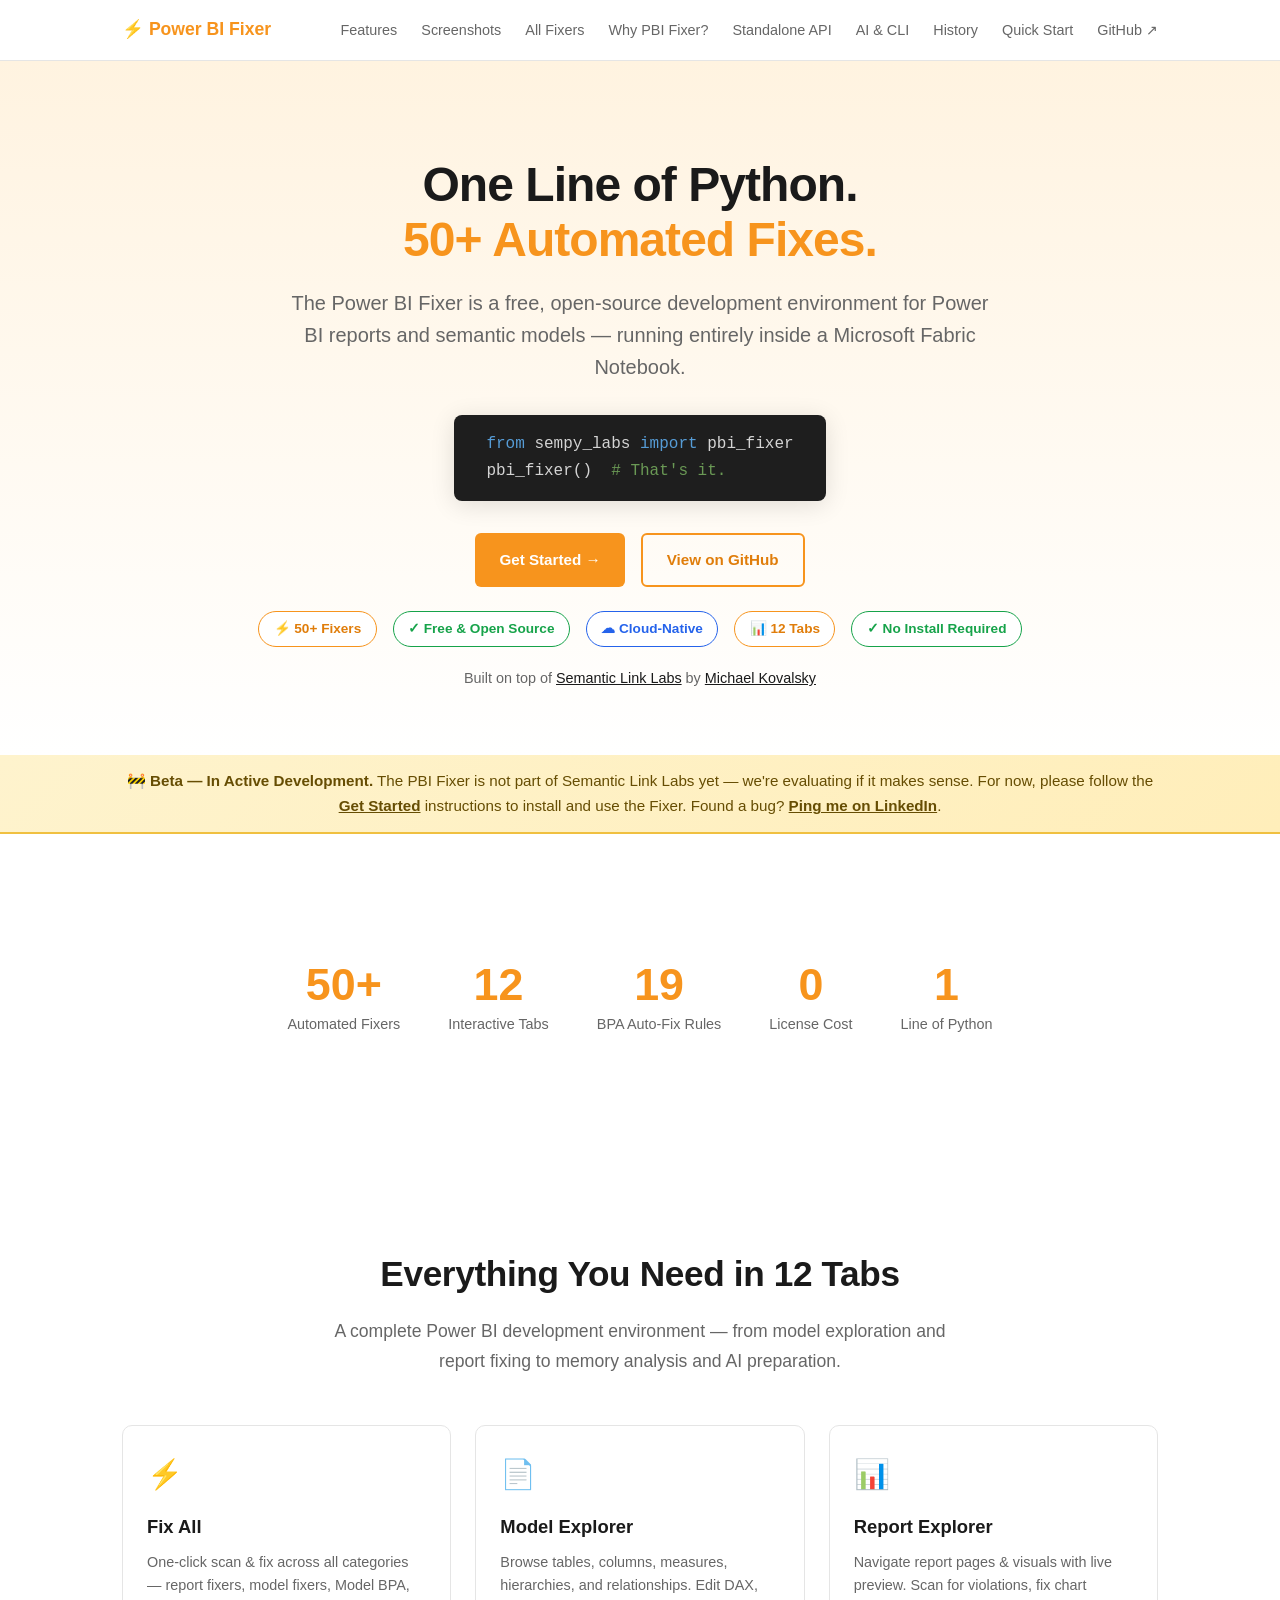
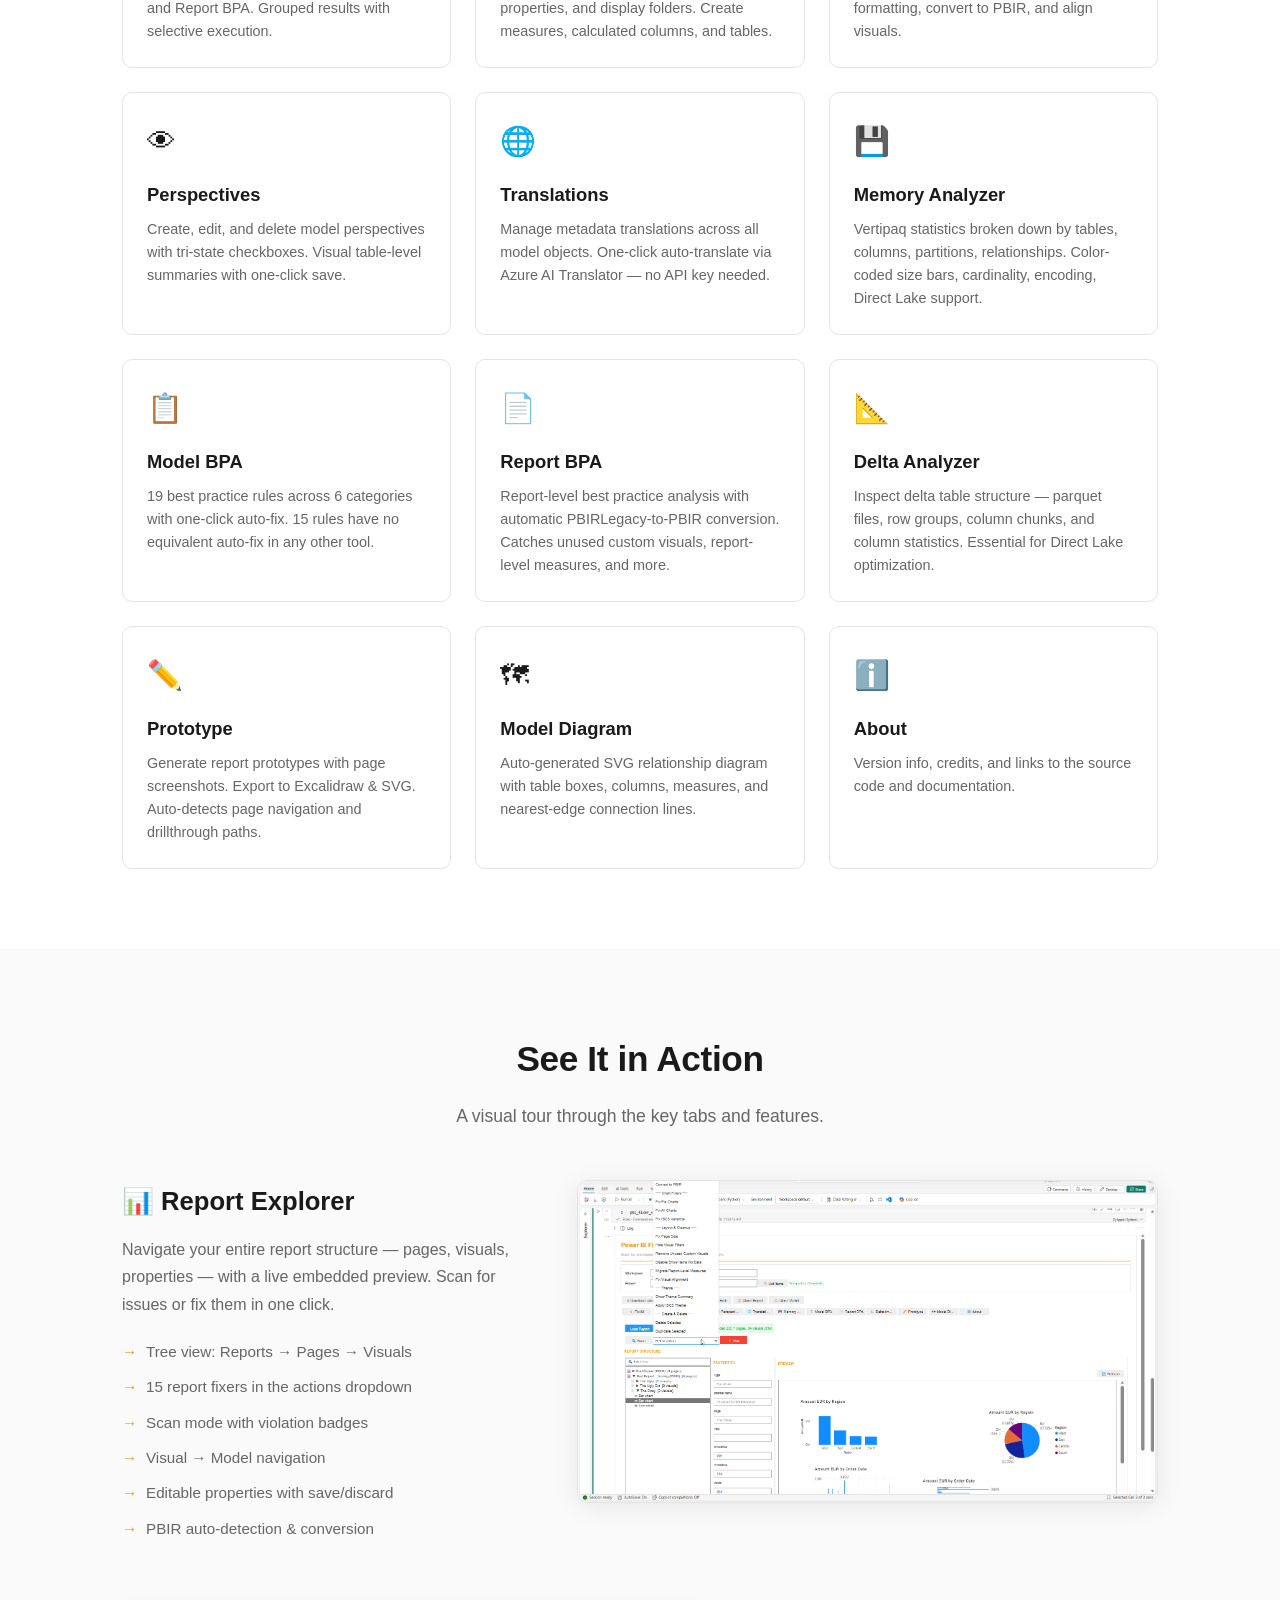
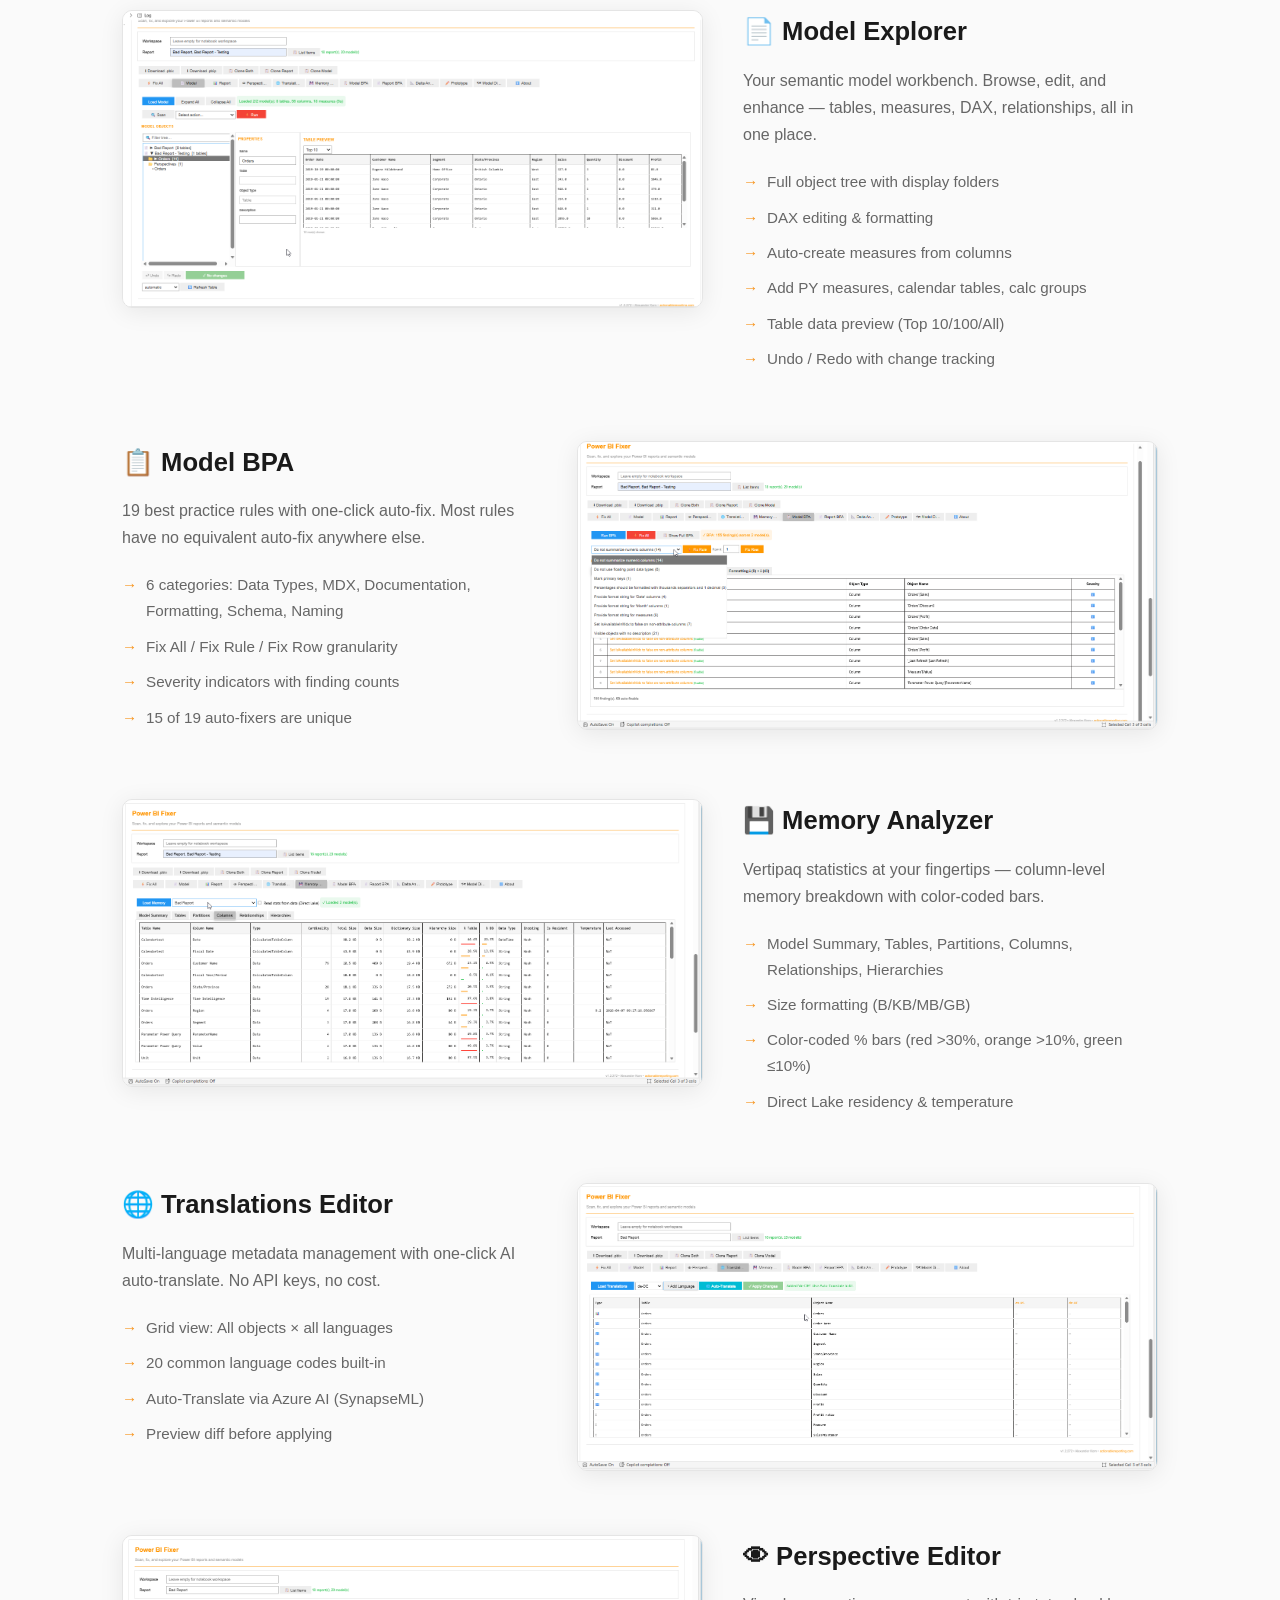
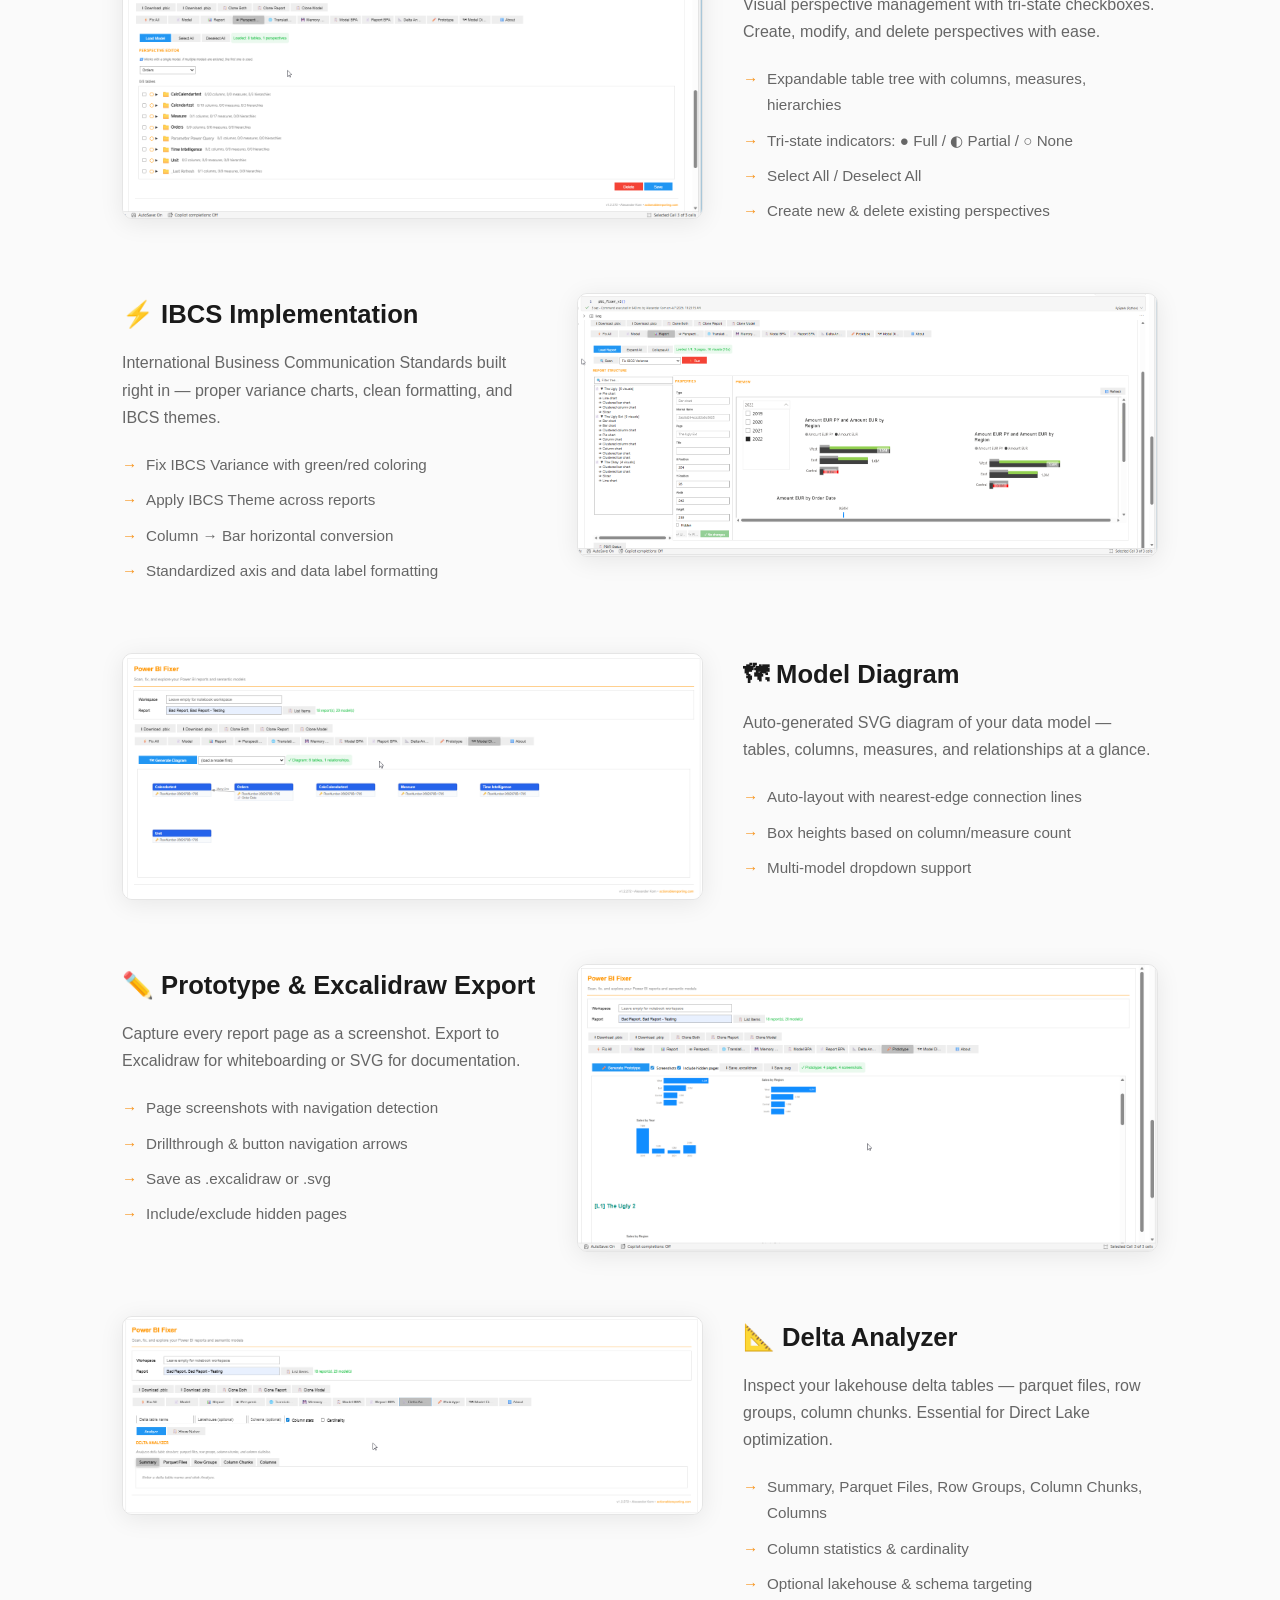
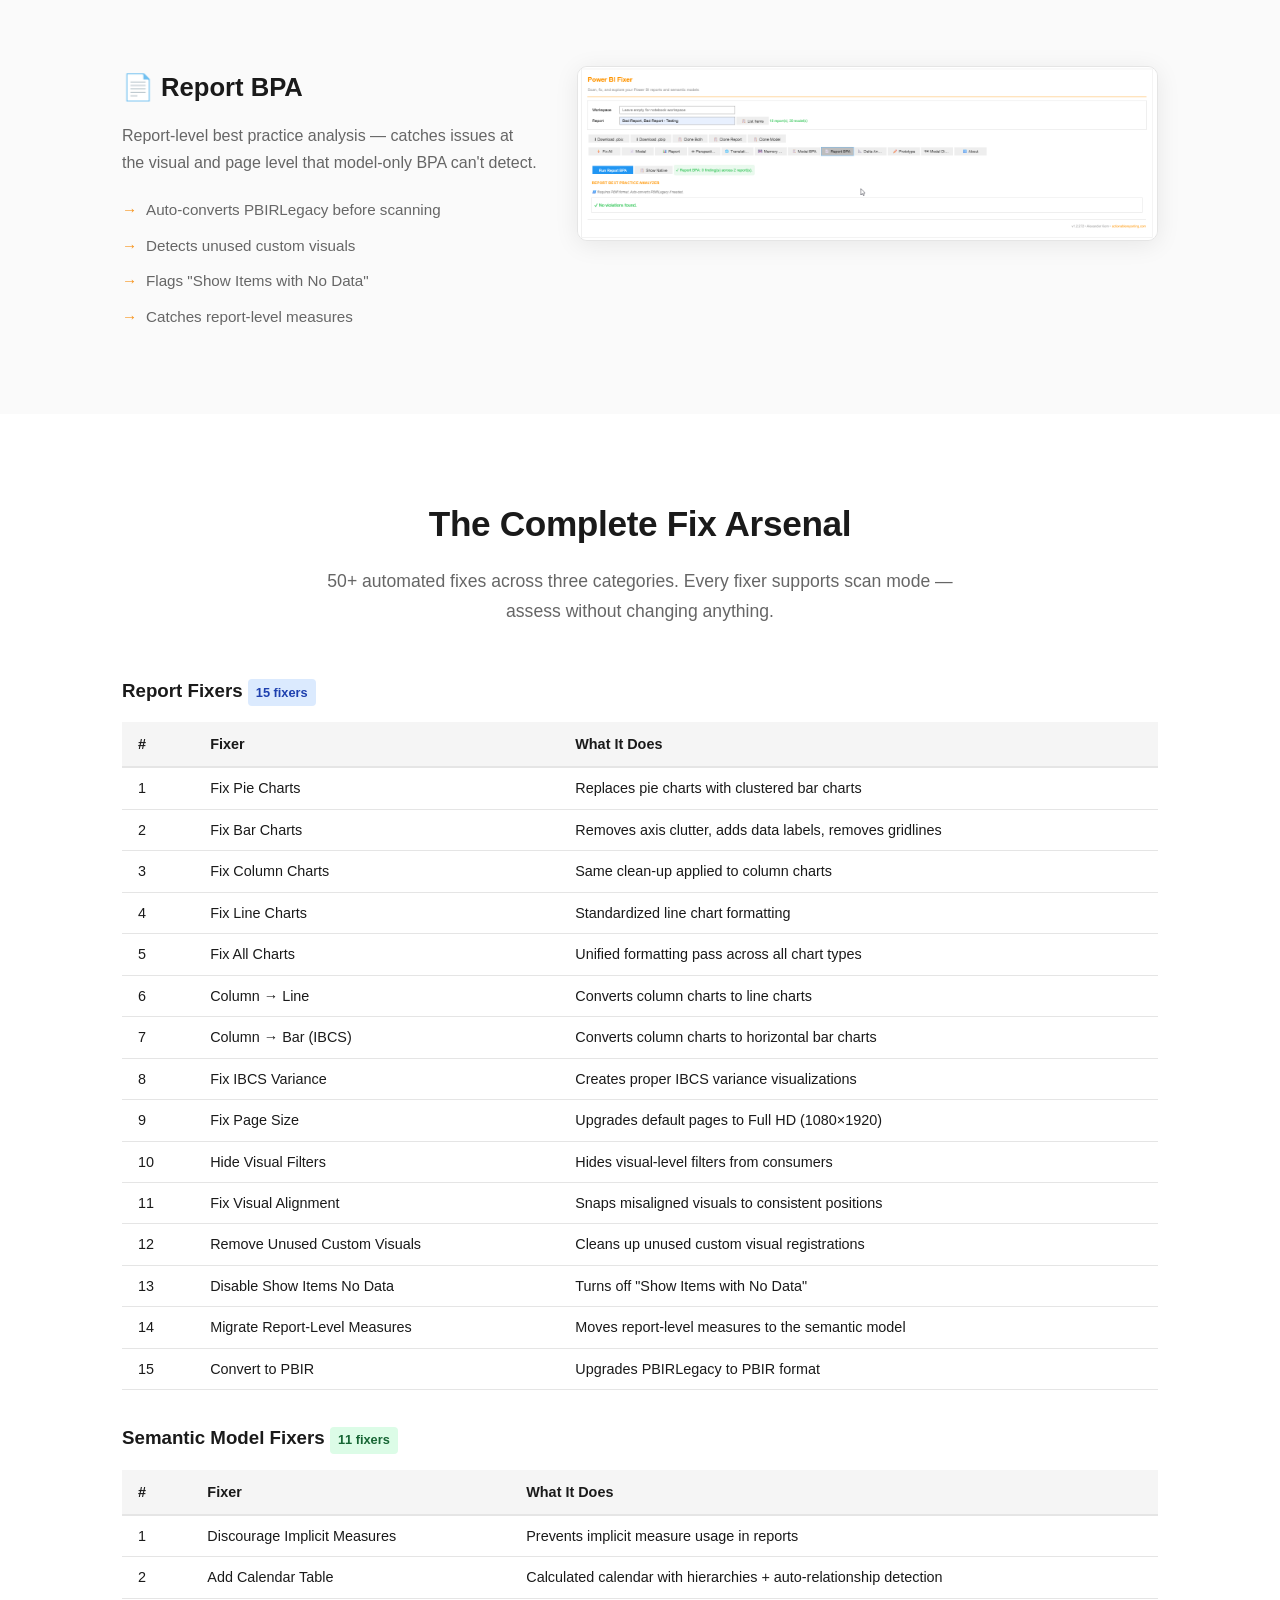
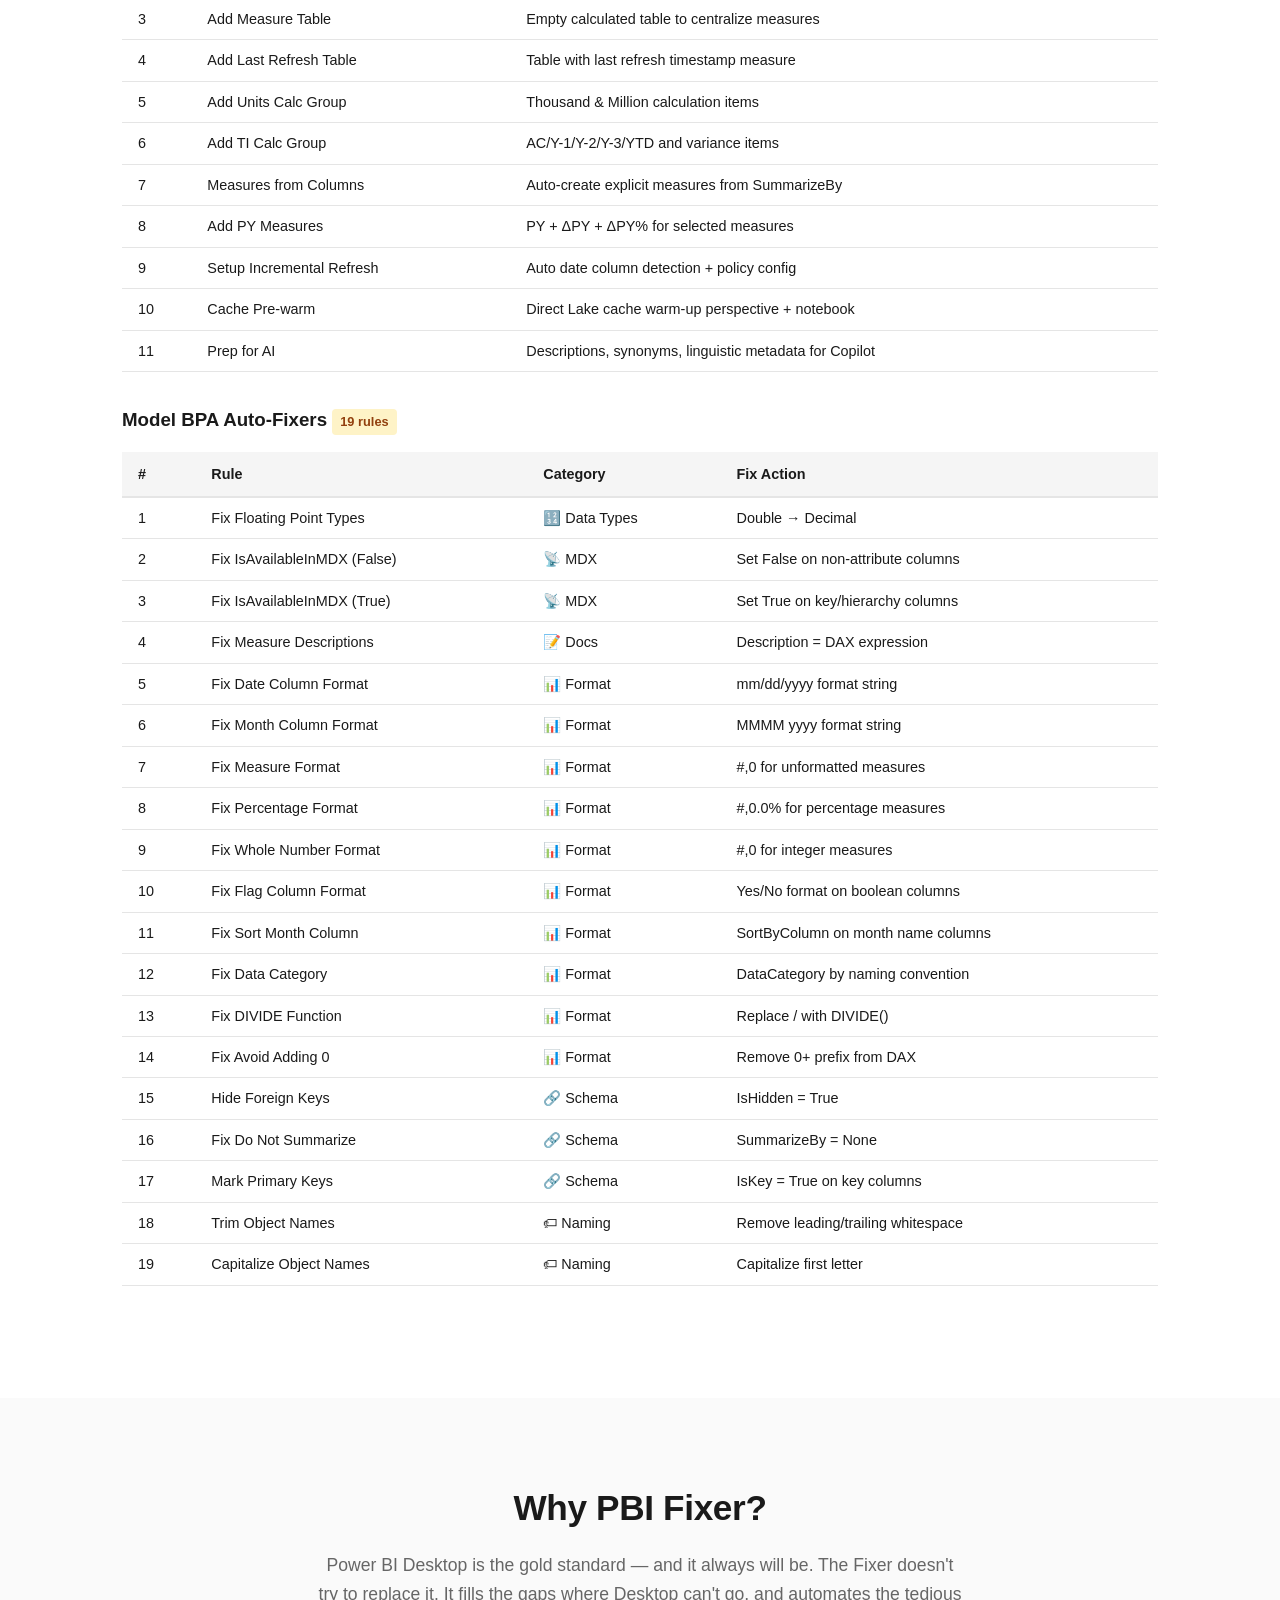
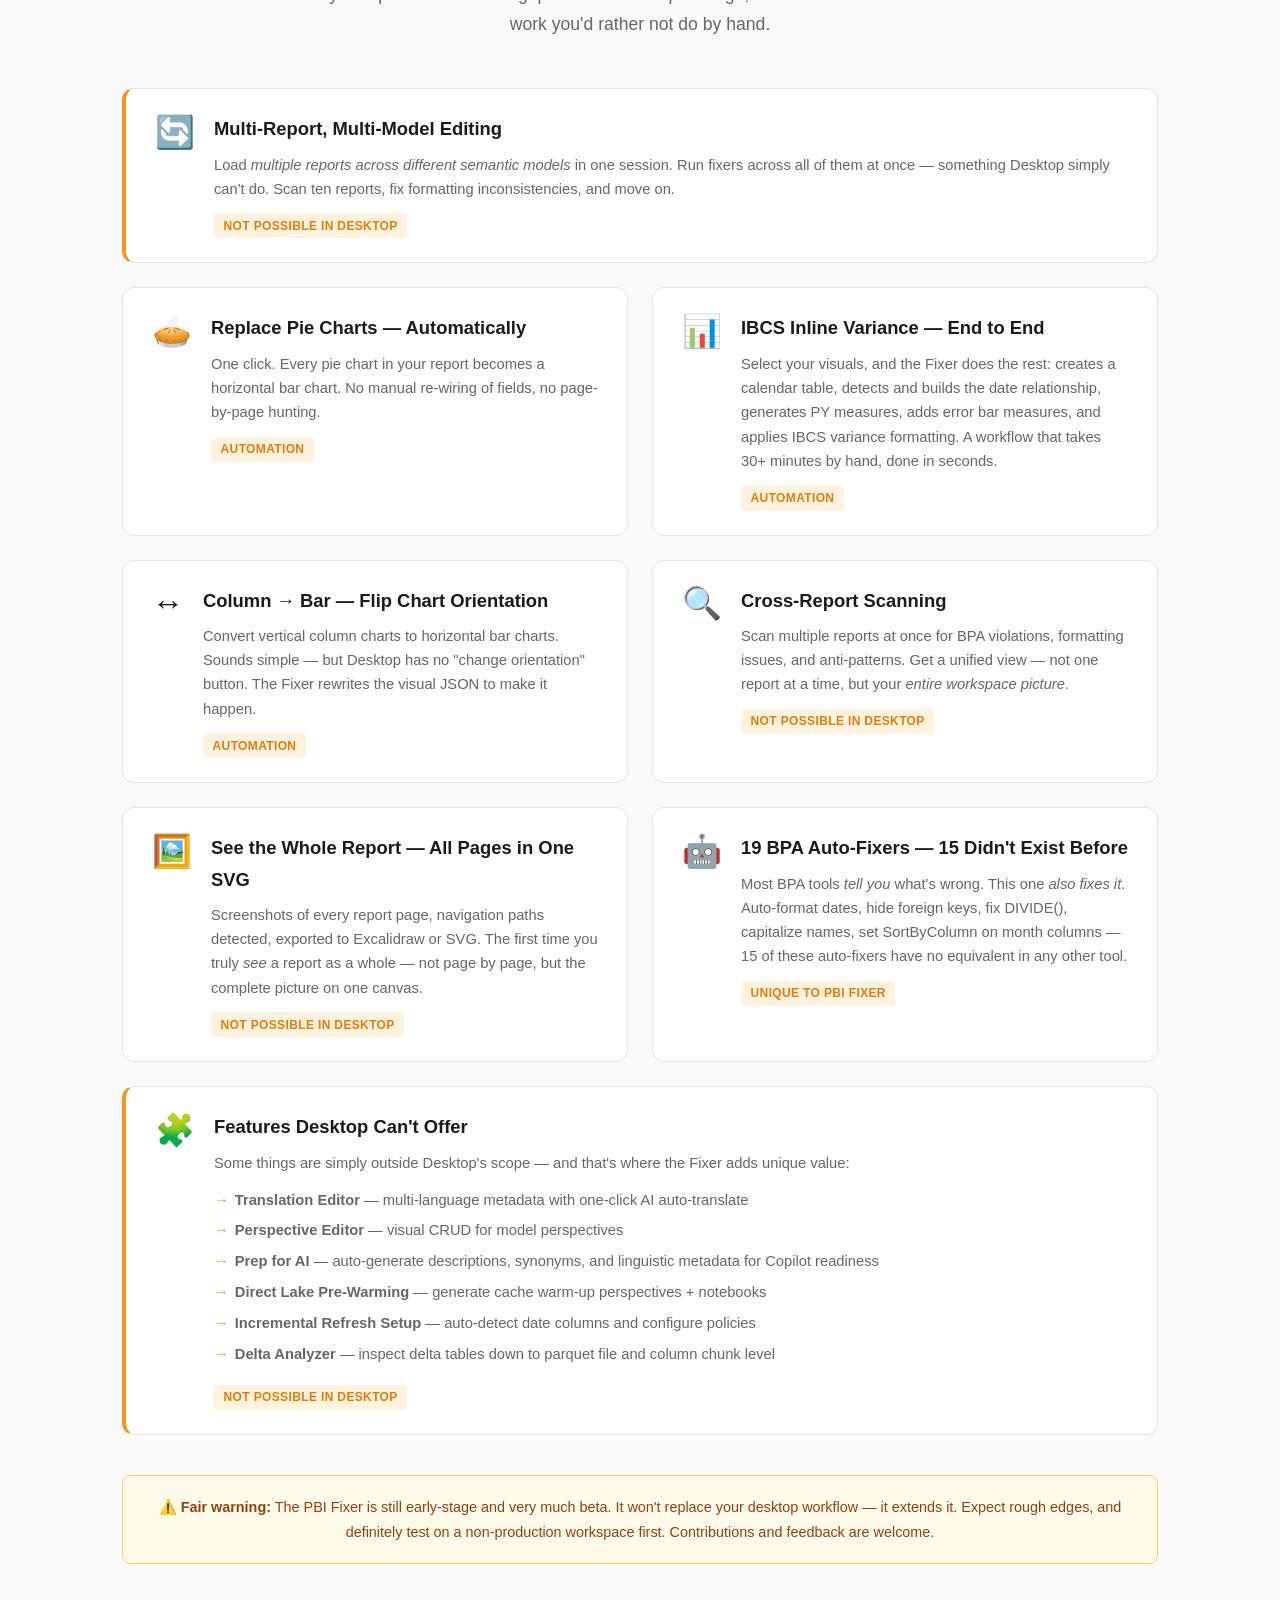
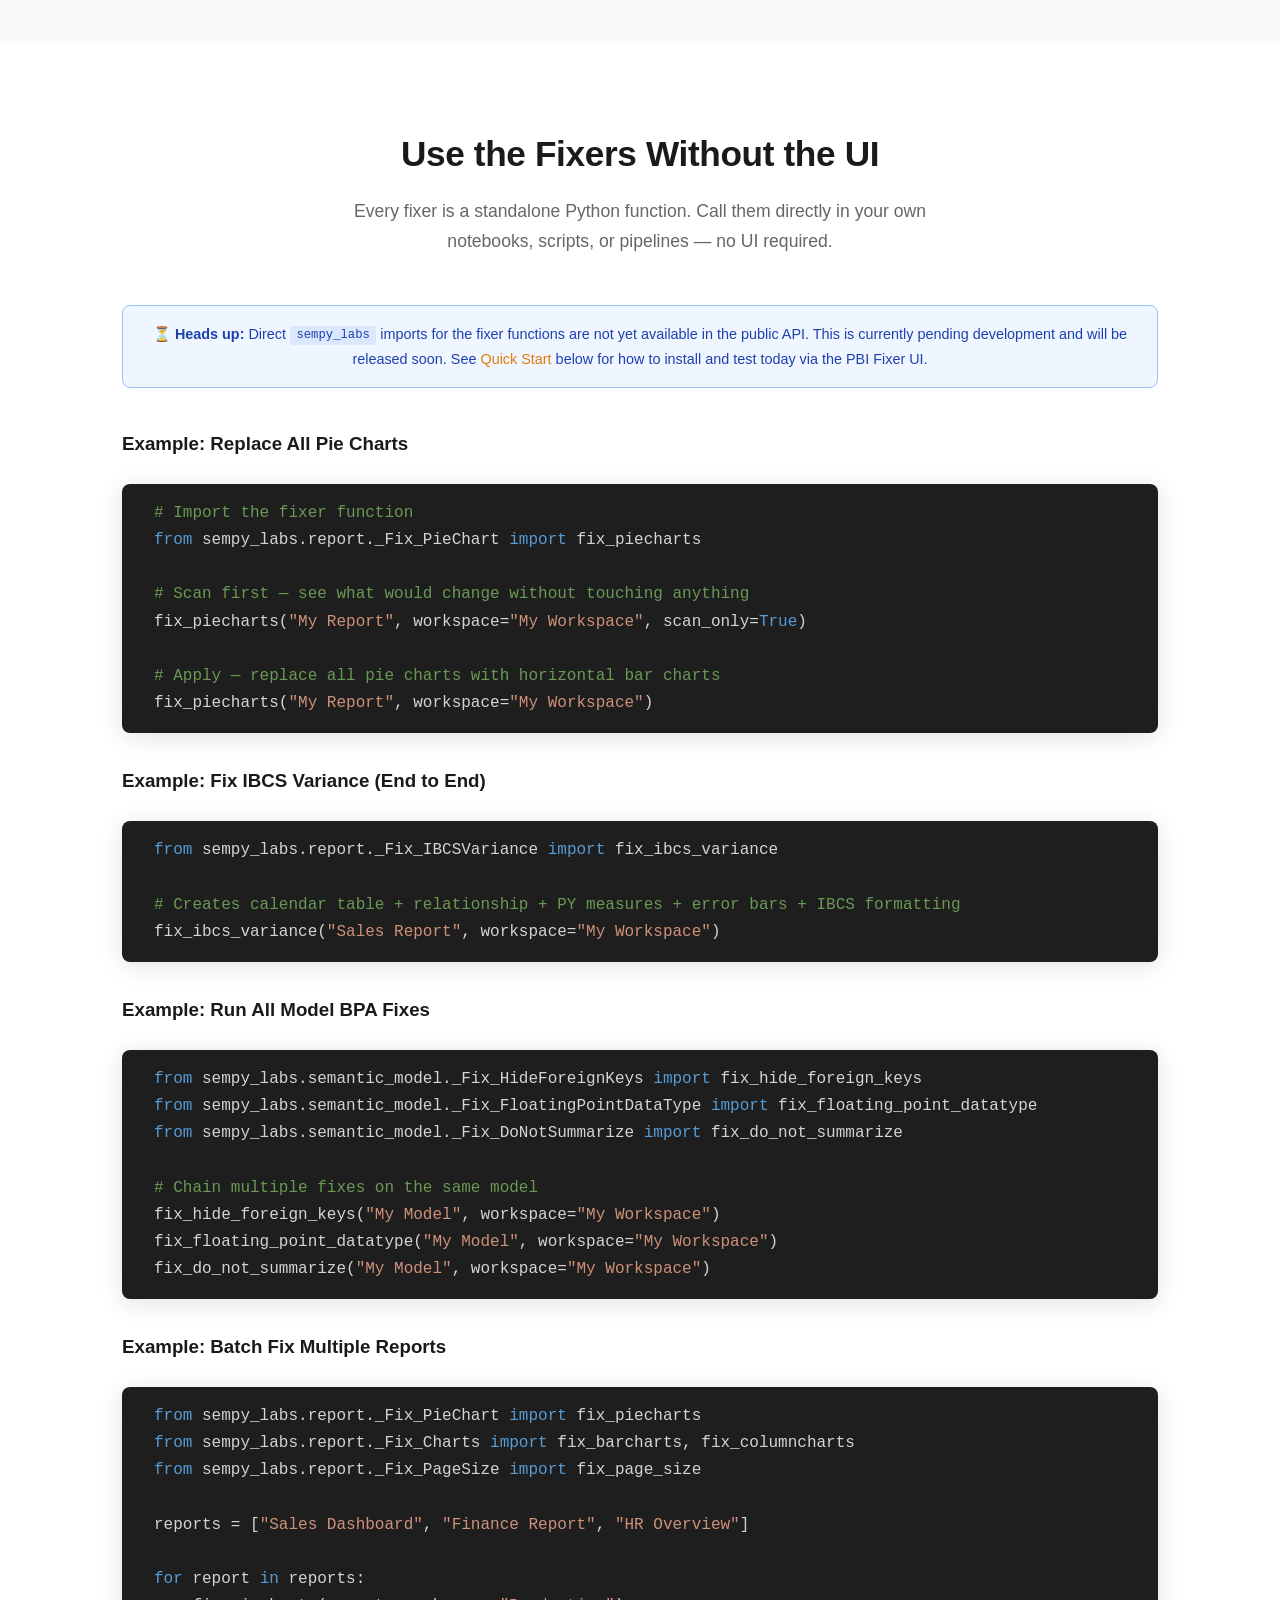
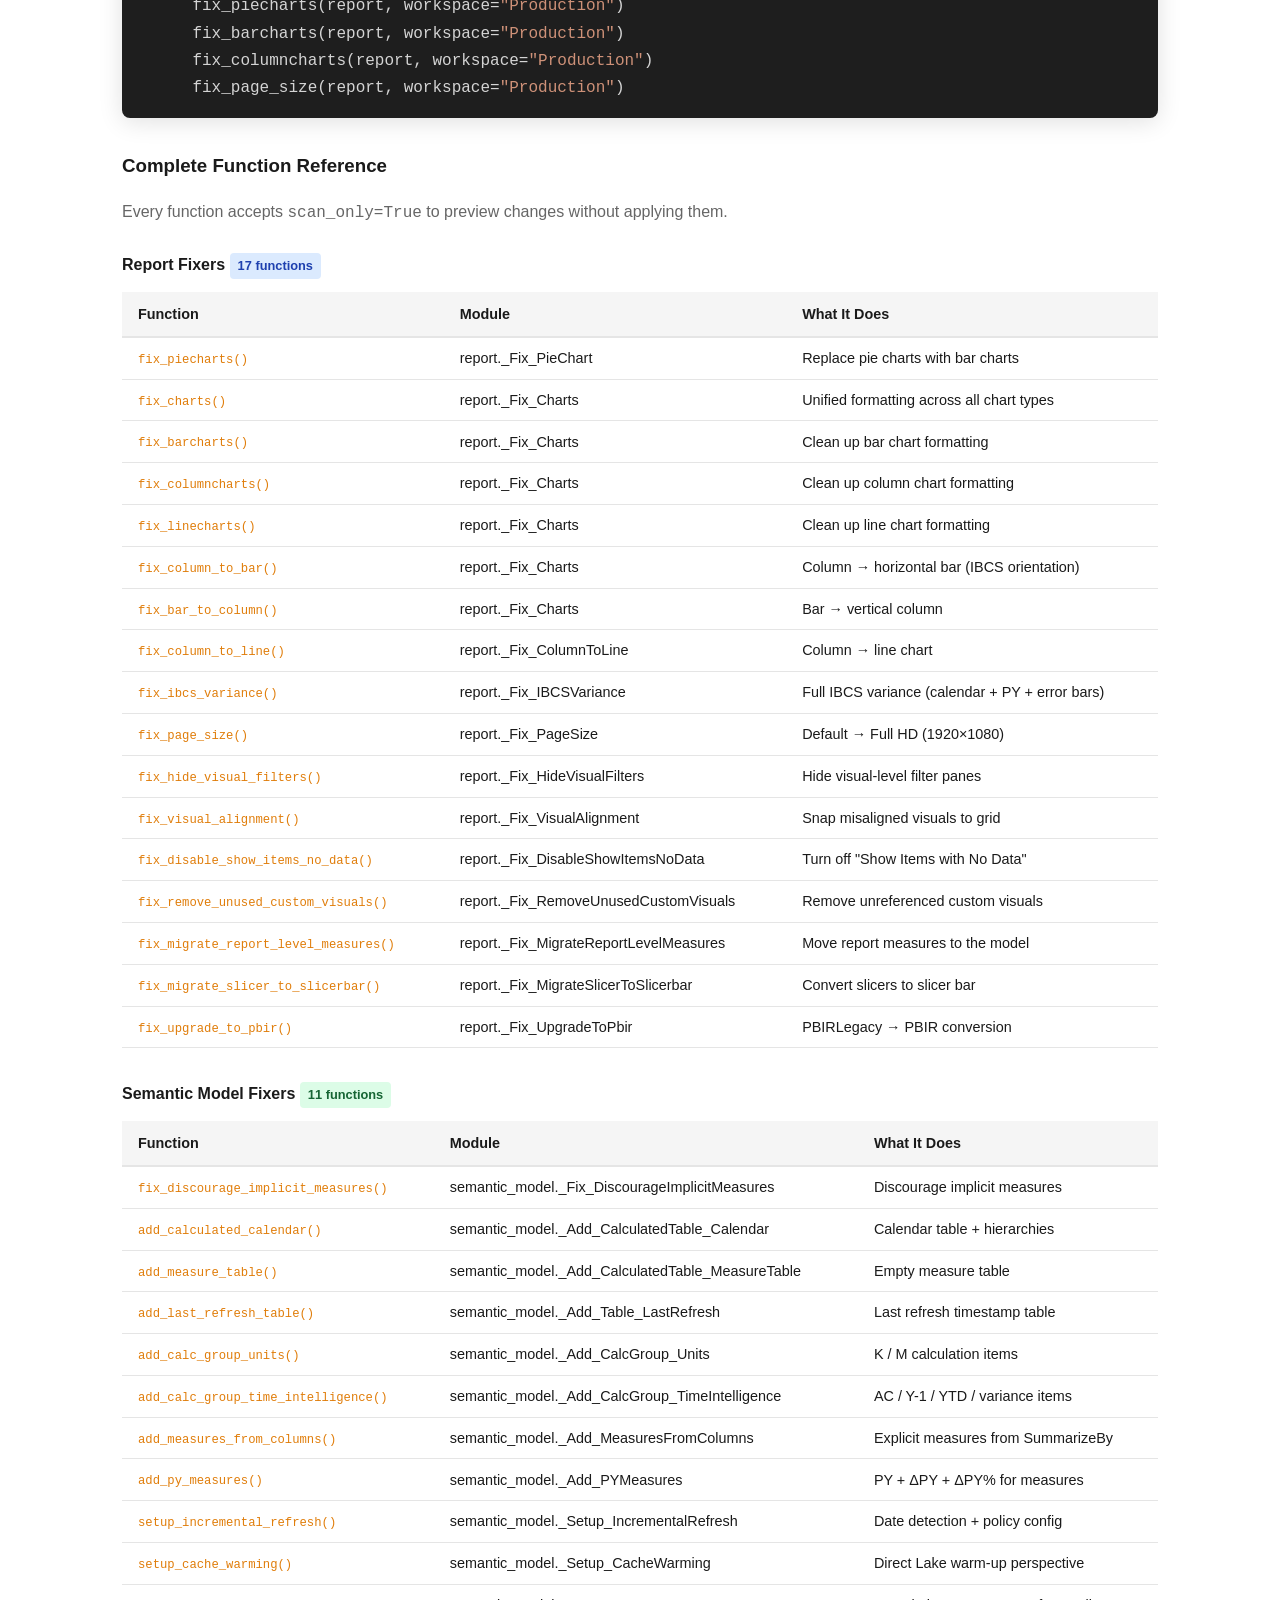
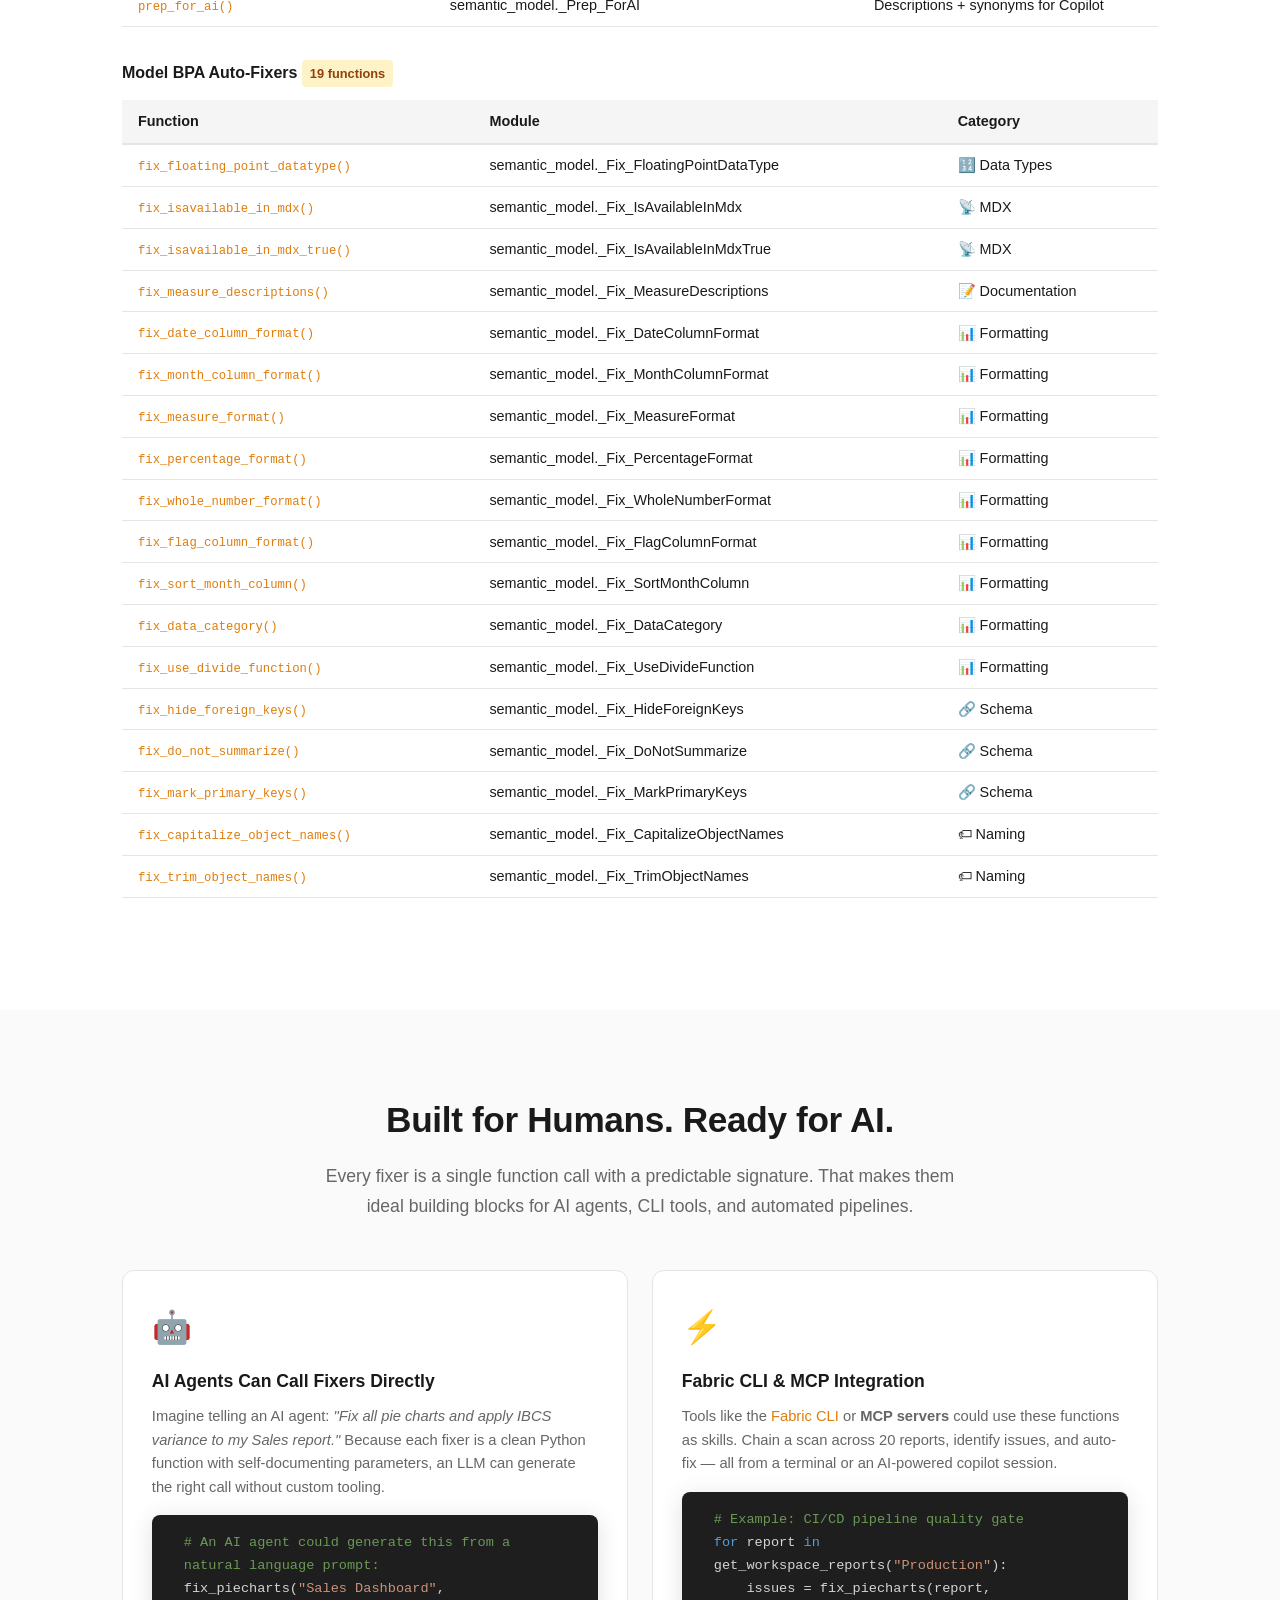
==== commit bda44dc8: "Update fixer count from 45+ to 50+" ====
--- a/docs/index.html
+++ b/docs/index.html
@@ -4,10 +4,10 @@
   <meta charset="UTF-8" />
   <meta name="viewport" content="width=device-width, initial-scale=1.0" />
   <title>Power BI Fixer — Scan, Fix, and Explore Your Power BI Reports</title>
-  <meta name="description" content="The Power BI Fixer is a free, open-source, notebook-native tool with 45+ automated fixers for Power BI reports and semantic models. One line of Python in a Microsoft Fabric Notebook." />
+  <meta name="description" content="The Power BI Fixer is a free, open-source, notebook-native tool with 50+ automated fixers for Power BI reports and semantic models. One line of Python in a Microsoft Fabric Notebook." />
   <meta name="author" content="Alexander Korn" />
   <meta property="og:title" content="Power BI Fixer — One Line to Fix Them All" />
-  <meta property="og:description" content="45+ automated fixers for Power BI reports and semantic models. Free. Open source. Runs in Microsoft Fabric Notebooks." />
+  <meta property="og:description" content="50+ automated fixers for Power BI reports and semantic models. Free. Open source. Runs in Microsoft Fabric Notebooks." />
   <meta property="og:type" content="website" />
   <meta property="og:url" content="https://kornalexander.github.io/pbi_fixer/" />
   <!-- Replace with actual screenshot when deploying -->
@@ -41,7 +41,7 @@
 <!-- ═══════════════ Hero ═══════════════ -->
 <section class="hero" id="hero">
   <div class="container">
-    <h1>One Line of Python.<br/><span class="accent">45+ Automated Fixes.</span></h1>
+    <h1>One Line of Python.<br/><span class="accent">50+ Automated Fixes.</span></h1>
     <p class="subtitle">
       The Power BI Fixer is a free, open-source development environment for Power BI reports
       and semantic models — running entirely inside a Microsoft Fabric Notebook.
@@ -58,7 +58,7 @@
     </div>
 
     <div class="hero-badges">
-      <span class="badge badge-orange">⚡ 45+ Fixers</span>
+      <span class="badge badge-orange">⚡ 50+ Fixers</span>
       <span class="badge badge-green">✓ Free &amp; Open Source</span>
       <span class="badge badge-blue">☁ Cloud-Native</span>
       <span class="badge badge-orange">📊 12 Tabs</span>
@@ -72,7 +72,7 @@
 <!-- ═══════════════ Beta Banner ═══════════════ -->
 <div class="beta-banner">
   <div class="container">
-    <p>🚧 <strong>Beta — In Active Development.</strong> The PBI Fixer is not part of Semantic Link Labs yet — we're evaluating if it makes sense. For now, please follow the <a href="#quickstart">Get Started</a> instructions to install and use the Fixer. Found a bug? <a href="https://www.linkedin.com/in/intrepidalexander/" target="_blank">Ping me on LinkedIn</a>.</p>
+    <p>🚧 <strong>Beta — In Active Development.</strong> The PBI Fixer is not part of Semantic Link Labs yet — we're evaluating if it makes sense. For now, please follow the <a href="#quickstart">Get Started</a> instructions to install and use the Fixer. Found a bug? <a href="https://www.linkedin.com/in/alexanderkorn/" target="_blank">Ping me on LinkedIn</a>.</p>
   </div>
 </div>
 
@@ -81,7 +81,7 @@
   <div class="container">
     <div class="stats">
       <div class="stat">
-        <div class="stat-number">45+</div>
+        <div class="stat-number">50+</div>
         <div class="stat-label">Automated Fixers</div>
       </div>
       <div class="stat">
@@ -403,7 +403,7 @@
   <div class="container">
     <div class="section-header">
       <h2>The Complete Fix Arsenal</h2>
-      <p>45+ automated fixes across three categories. Every fixer supports scan mode — assess without changing anything.</p>
+      <p>50+ automated fixes across three categories. Every fixer supports scan mode — assess without changing anything.</p>
     </div>
 
     <h3 style="margin-bottom:1rem;">Report Fixers <span class="category-badge cat-report">15 fixers</span></h3>
@@ -800,7 +800,7 @@
         <div class="history-year">Now</div>
         <div class="history-content">
           <h3>PBI Fixer v2 — Full Development Environment</h3>
-          <p>From a simple fixer to a complete Power BI development environment. 45+ fixers, 12 tabs, SM &amp; Report Explorer with DAX editing, Vertipaq analysis, BPA auto-fix, perspectives editor, multi-report editing, and standalone API. Still one line: <code>pbi_fixer()</code></p>
+          <p>From a simple fixer to a complete Power BI development environment. 50+ fixers, 12 tabs, SM &amp; Report Explorer with DAX editing, Vertipaq analysis, BPA auto-fix, perspectives editor, multi-report editing, and standalone API. Still one line: <code>pbi_fixer()</code></p>
         </div>
       </div>
     </div>
@@ -815,9 +815,8 @@
       <p>Video walkthroughs and demos of the Power BI Fixer v2.</p>
     </div>
 
-    <!-- Replace with actual YouTube embed when video is ready -->
-    <div class="video-placeholder" id="video-demo">
-      🎬 Demo video coming soon — subscribe for updates
+    <div style="position:relative;padding-bottom:56.25%;height:0;overflow:hidden;max-width:900px;margin:0 auto;border-radius:12px;">
+      <iframe src="https://www.youtube.com/embed/BQdSo6ZnmKY" title="PBI Fixer v2 Demo" frameborder="0" allow="accelerometer; autoplay; clipboard-write; encrypted-media; gyroscope; picture-in-picture" allowfullscreen style="position:absolute;top:0;left:0;width:100%;height:100%;border-radius:12px;"></iframe>
     </div>
 
     <!--
@@ -949,7 +948,7 @@
       <a href="https://github.com/KornAlexander/pbi_fixer" target="_blank">GitHub</a>
       <a href="https://github.com/KornAlexander/semantic-link-labs/tree/feature/pbi-fixer-ui" target="_blank">Source Code</a>
       <a href="https://actionablereporting.com" target="_blank">Blog</a>
-      <a href="https://www.linkedin.com/in/intrepidalexander/" target="_blank">LinkedIn</a>
+      <a href="https://www.linkedin.com/in/alexanderkorn/" target="_blank">LinkedIn</a>
     </div>
     <p>Power BI Fixer — by Alexander Korn — <a href="https://actionablereporting.com">actionablereporting.com</a></p>
     <p style="margin-top:0.5rem;font-size:0.8rem;">Free &amp; Open Source. Built with ❤️ on Microsoft Fabric.</p>
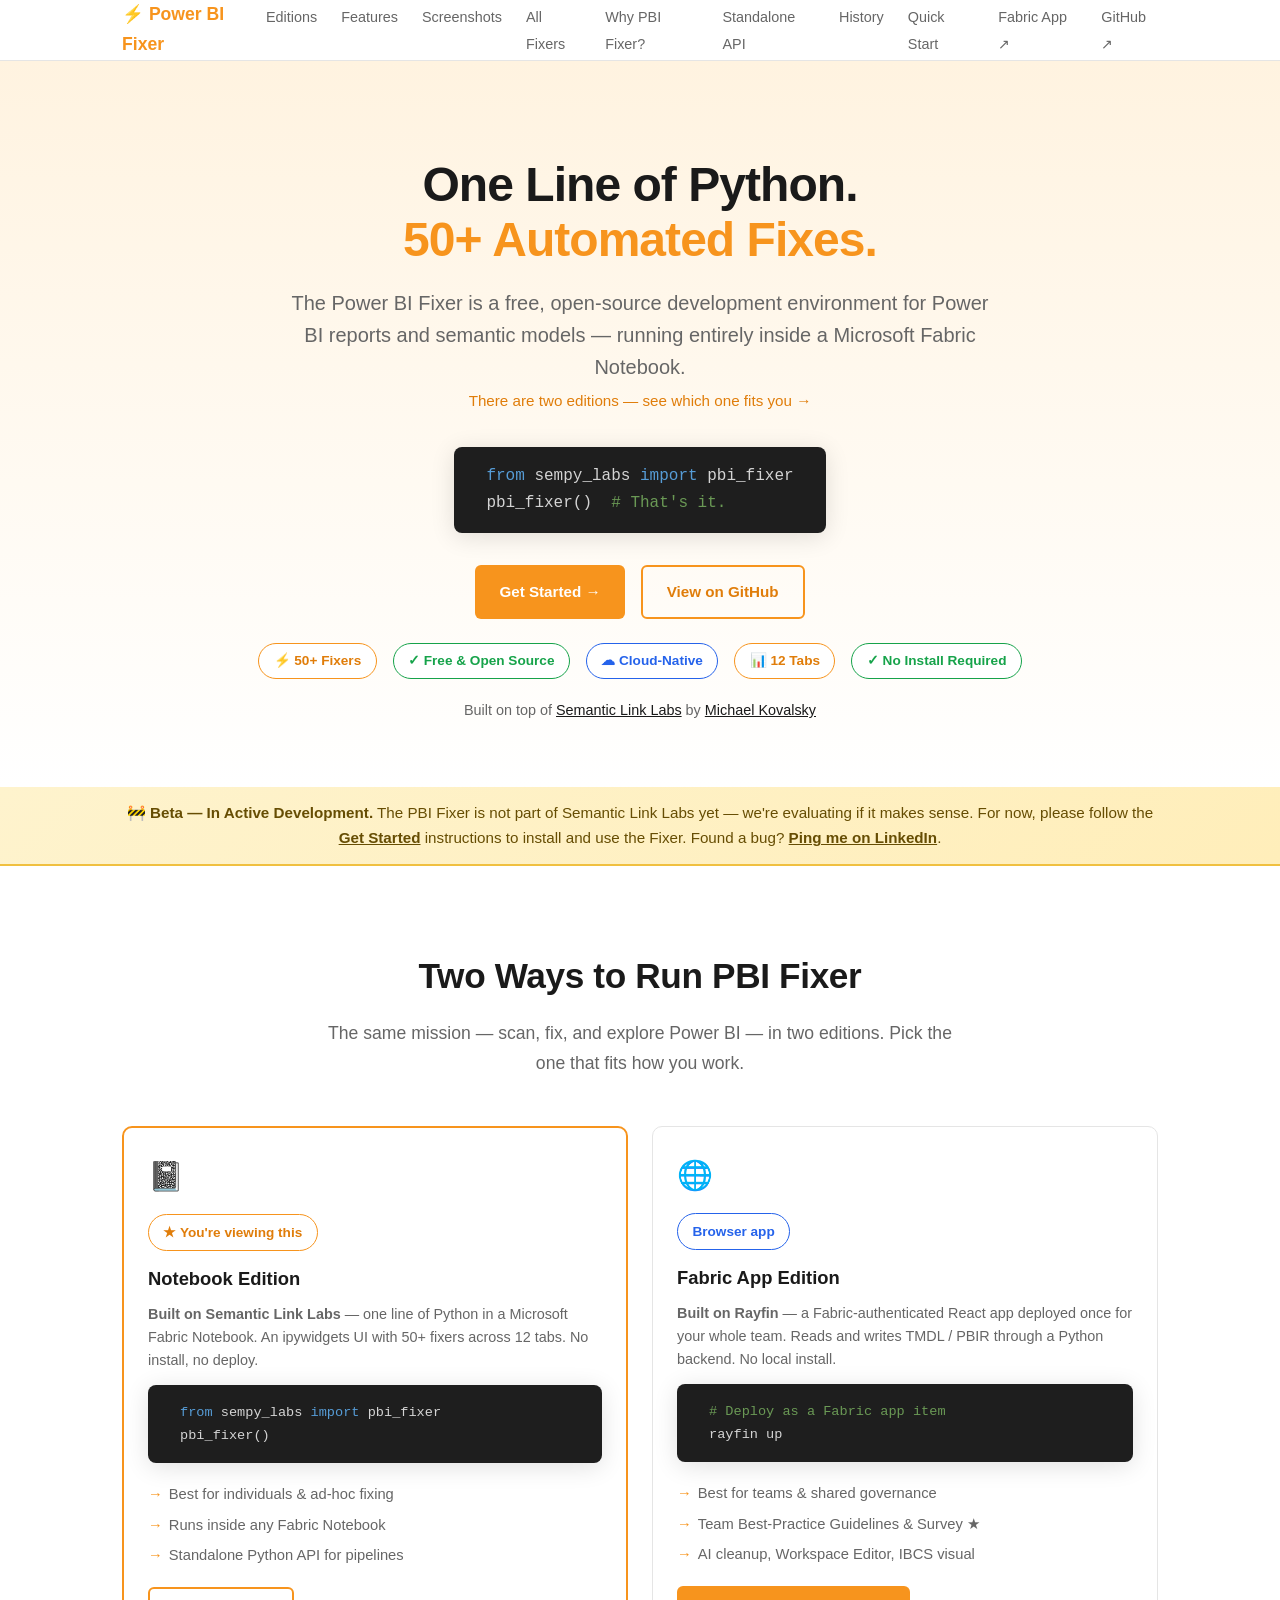
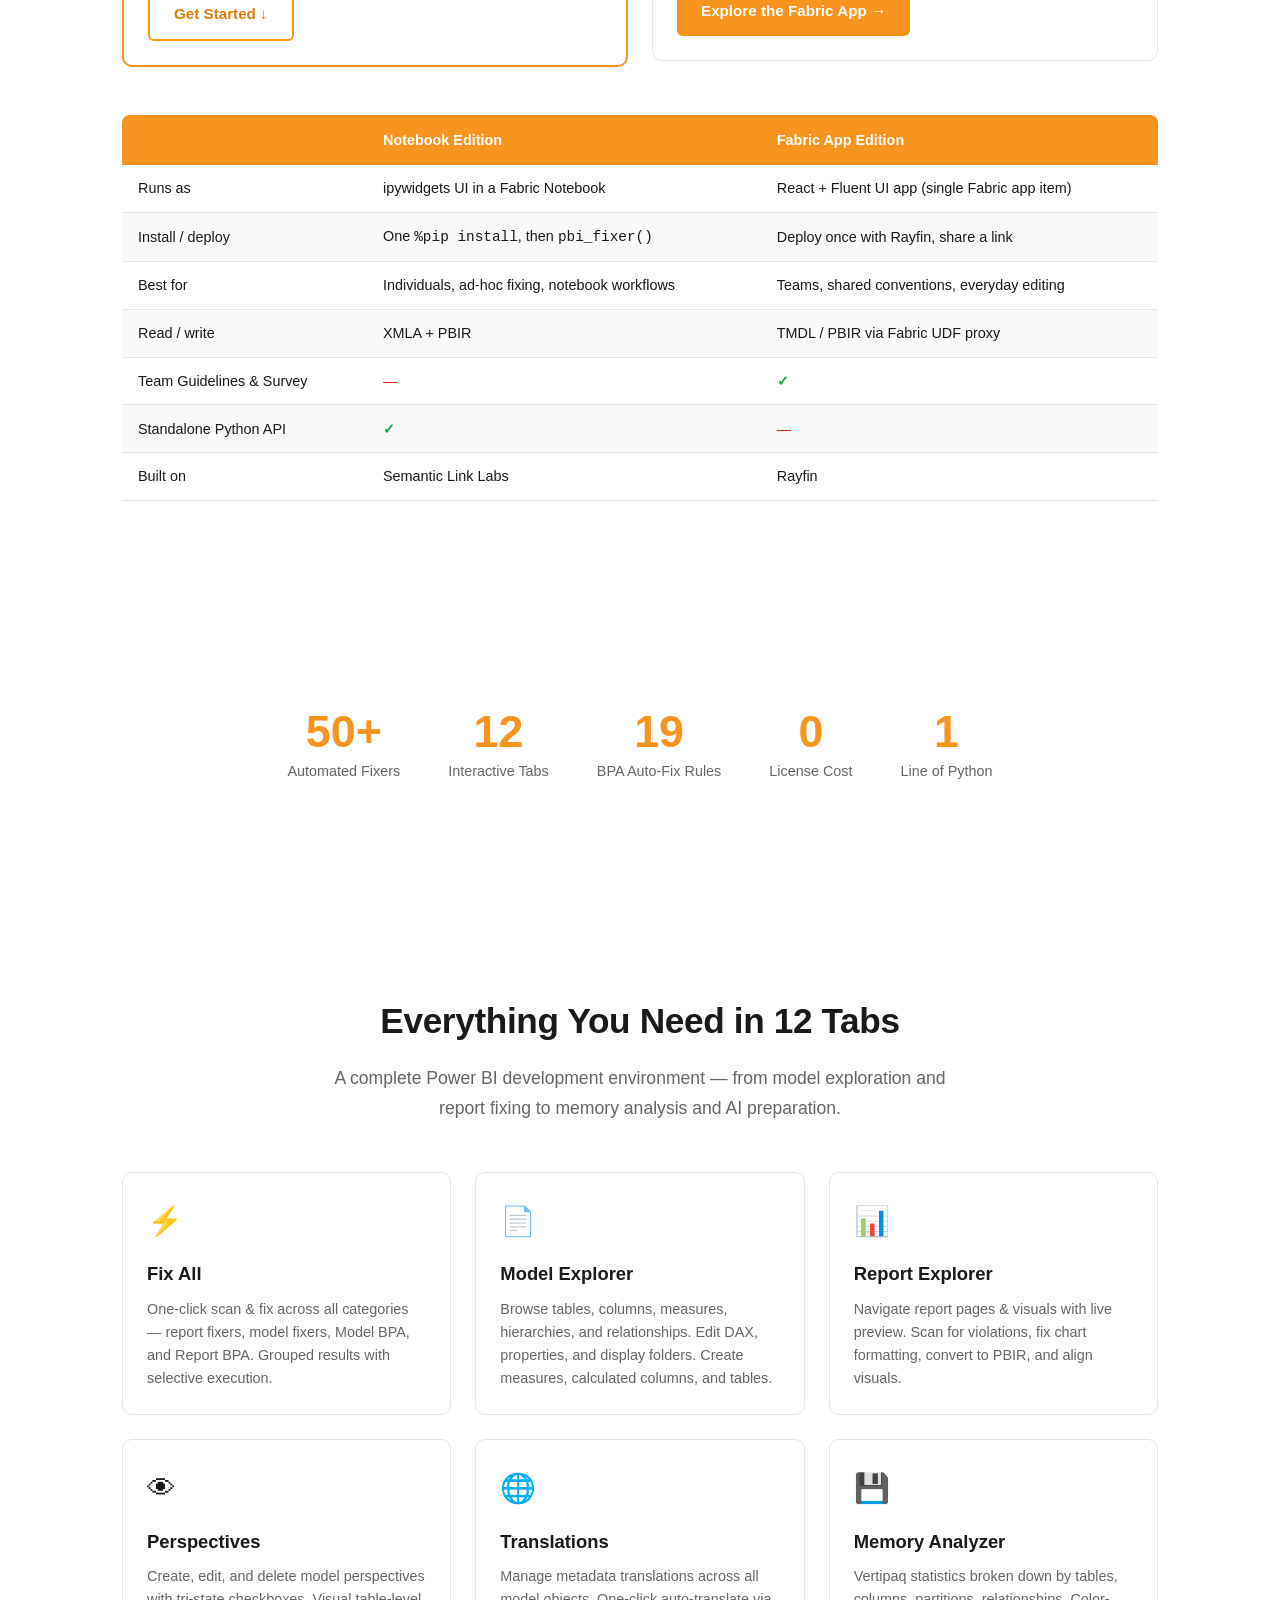
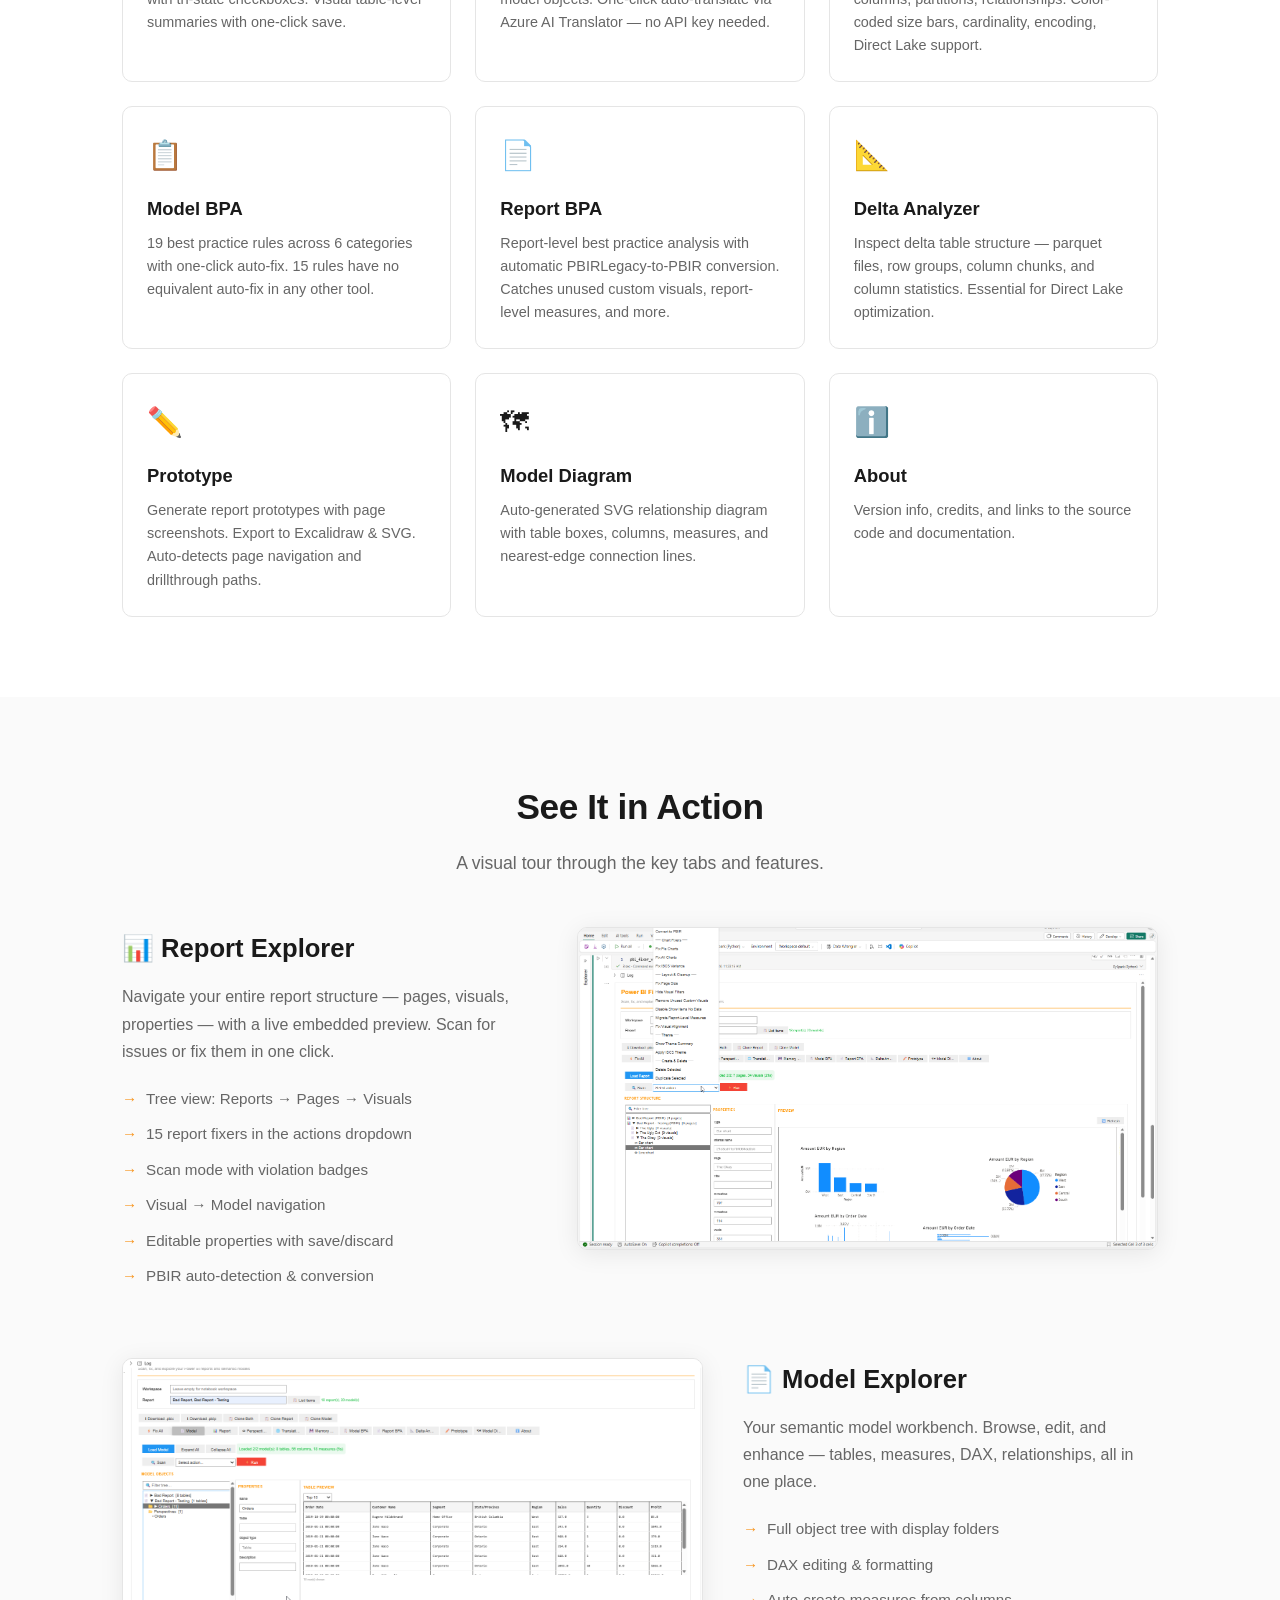
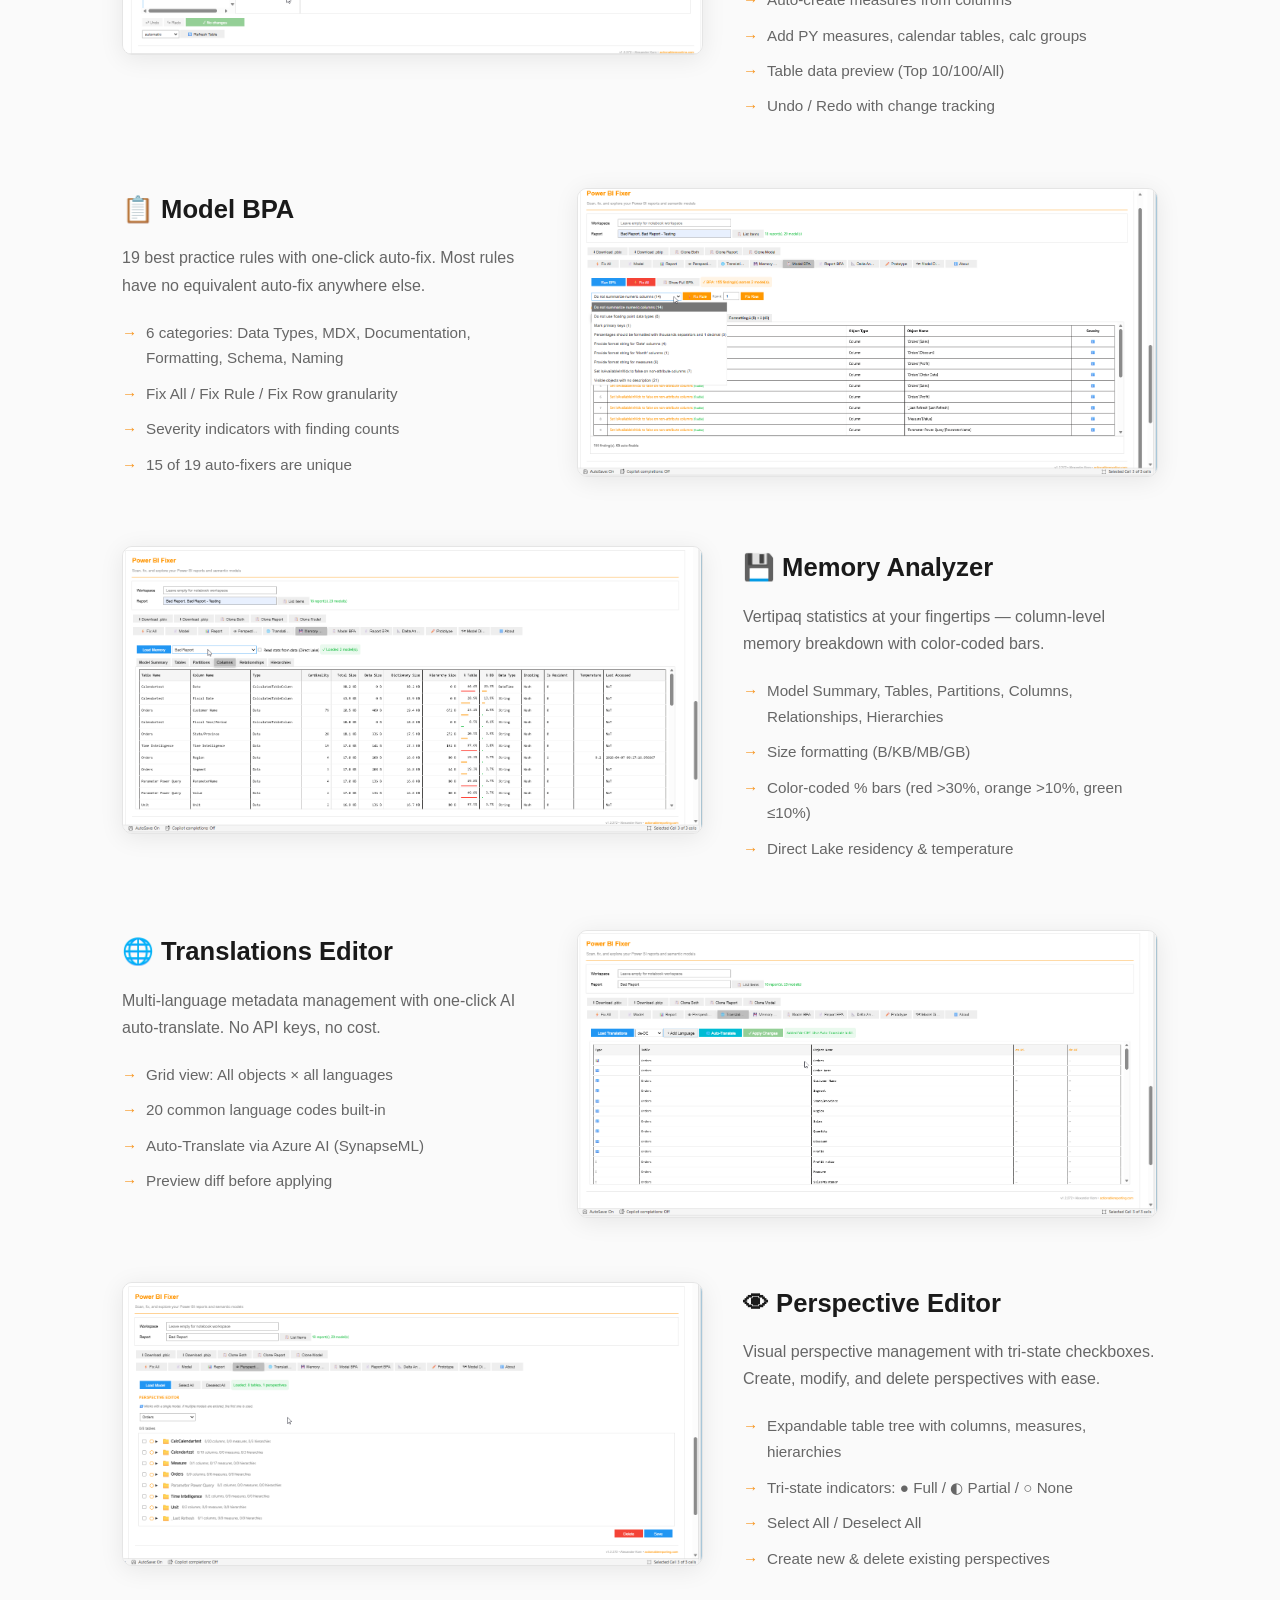
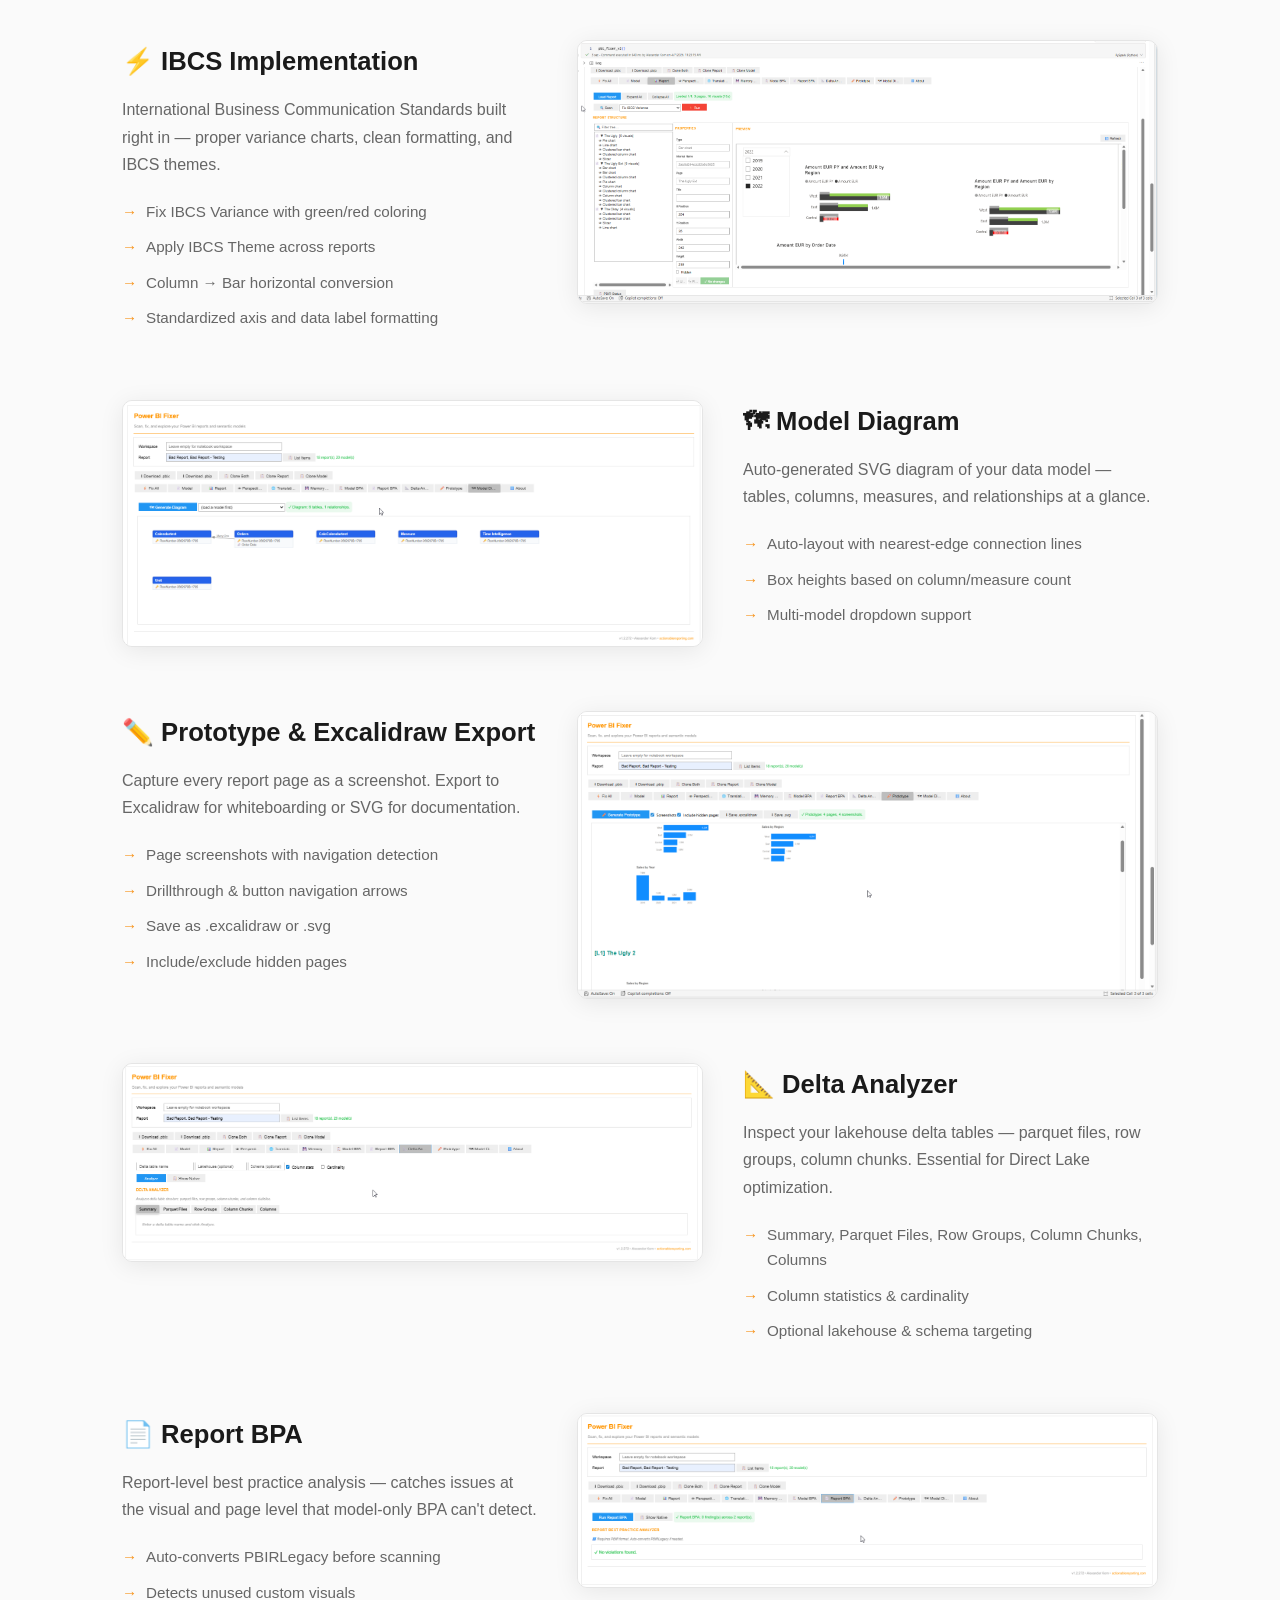
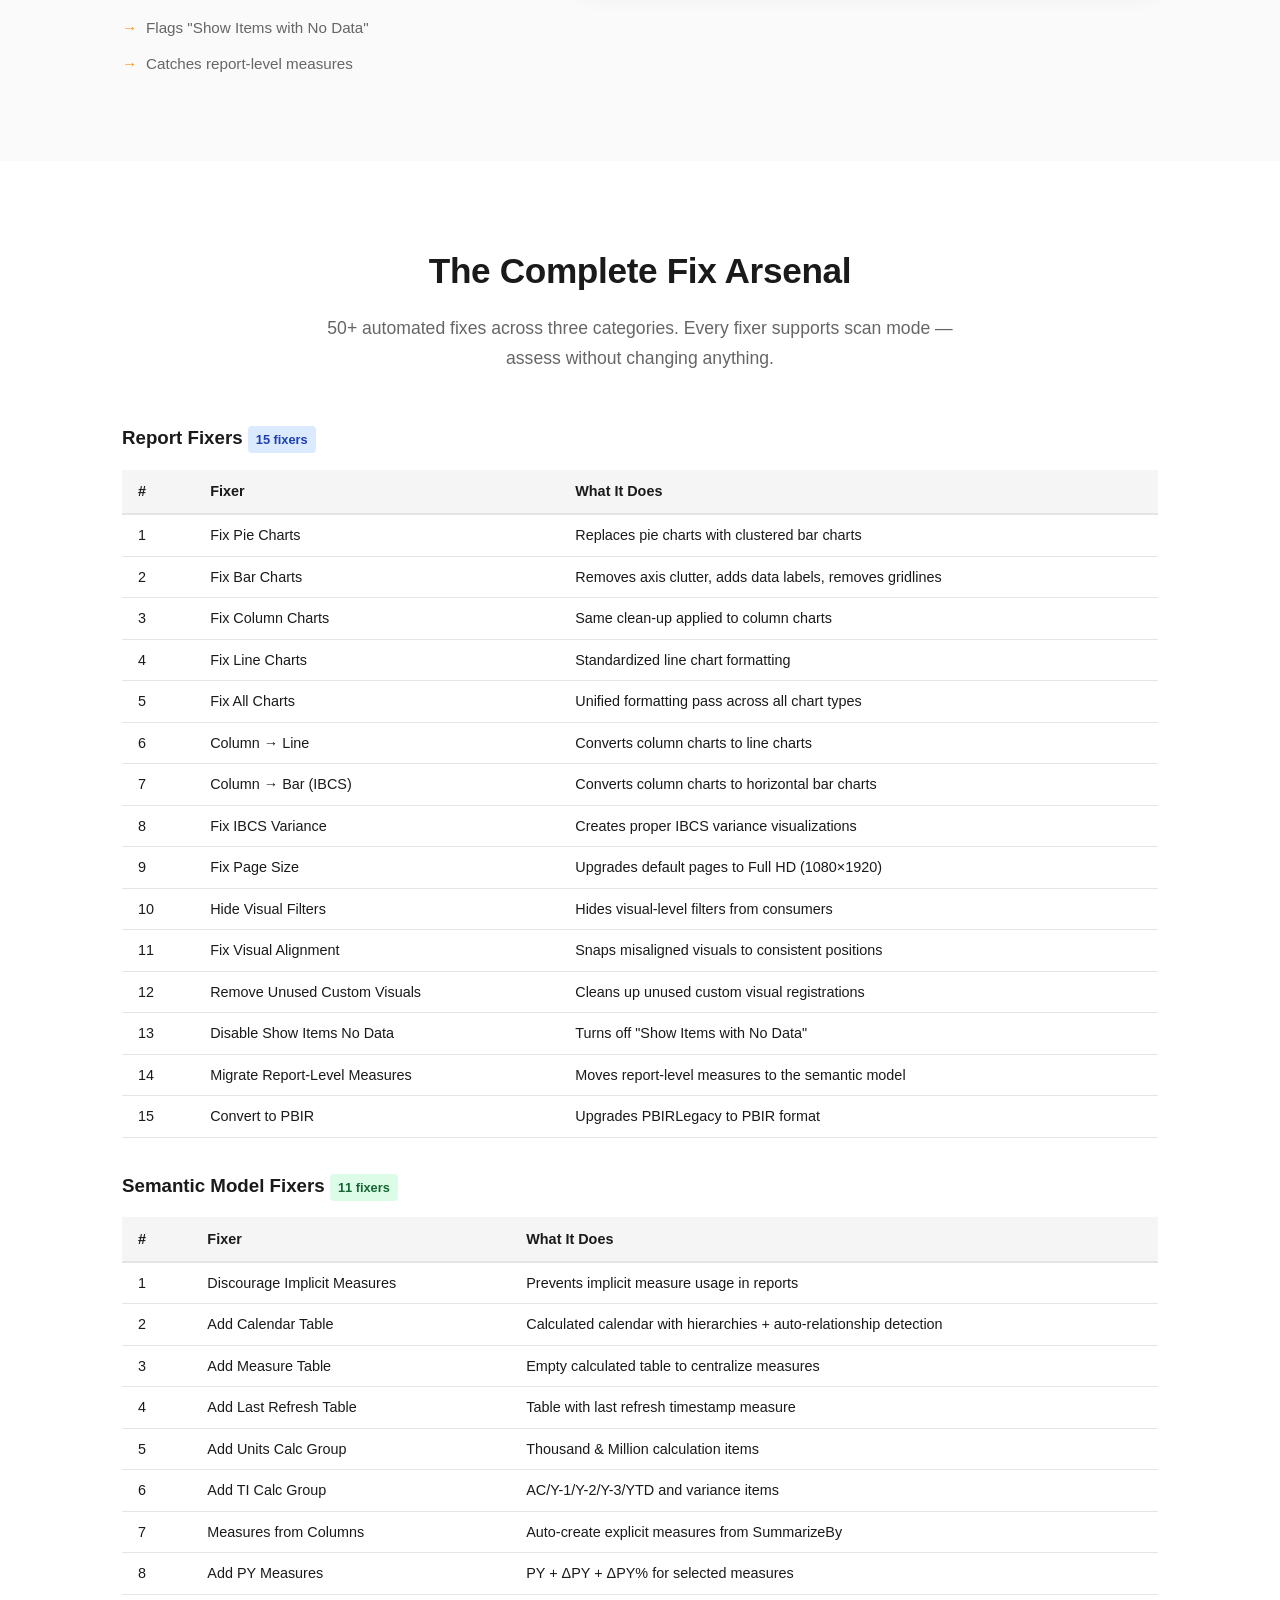
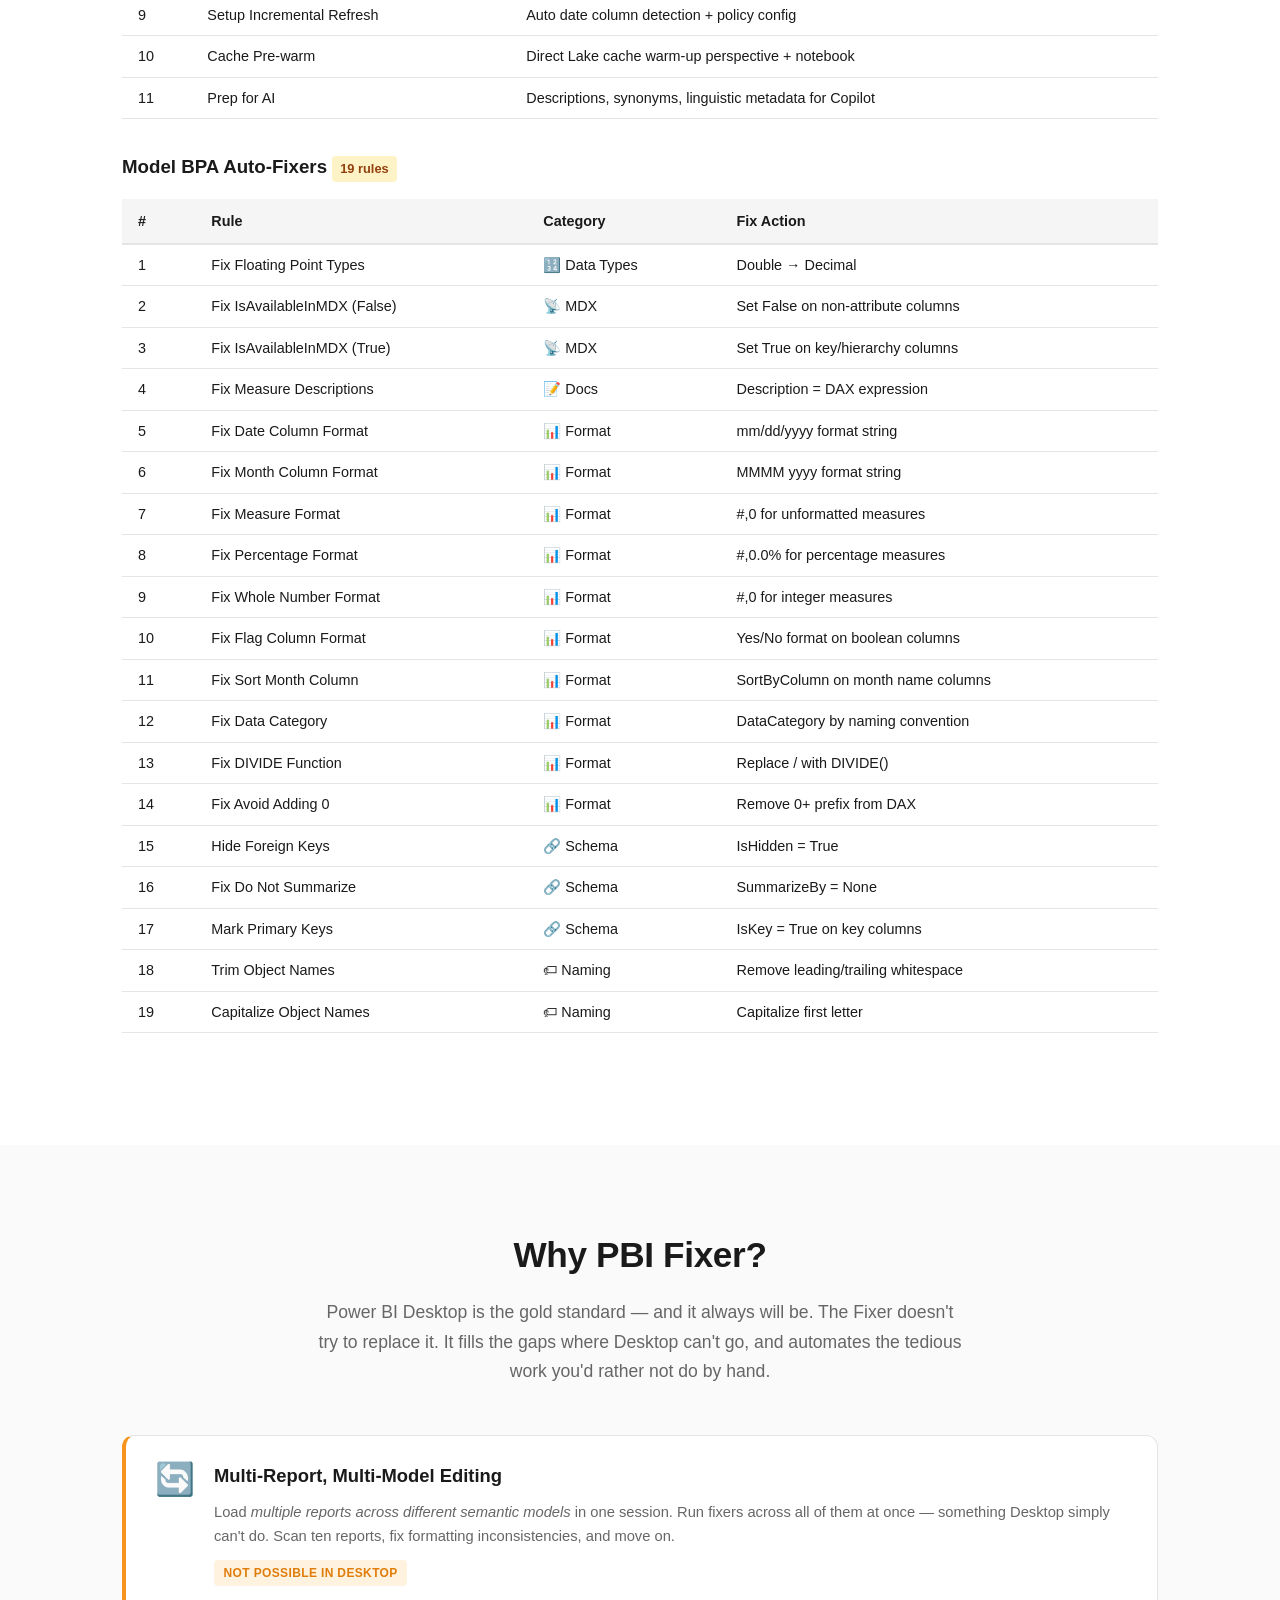
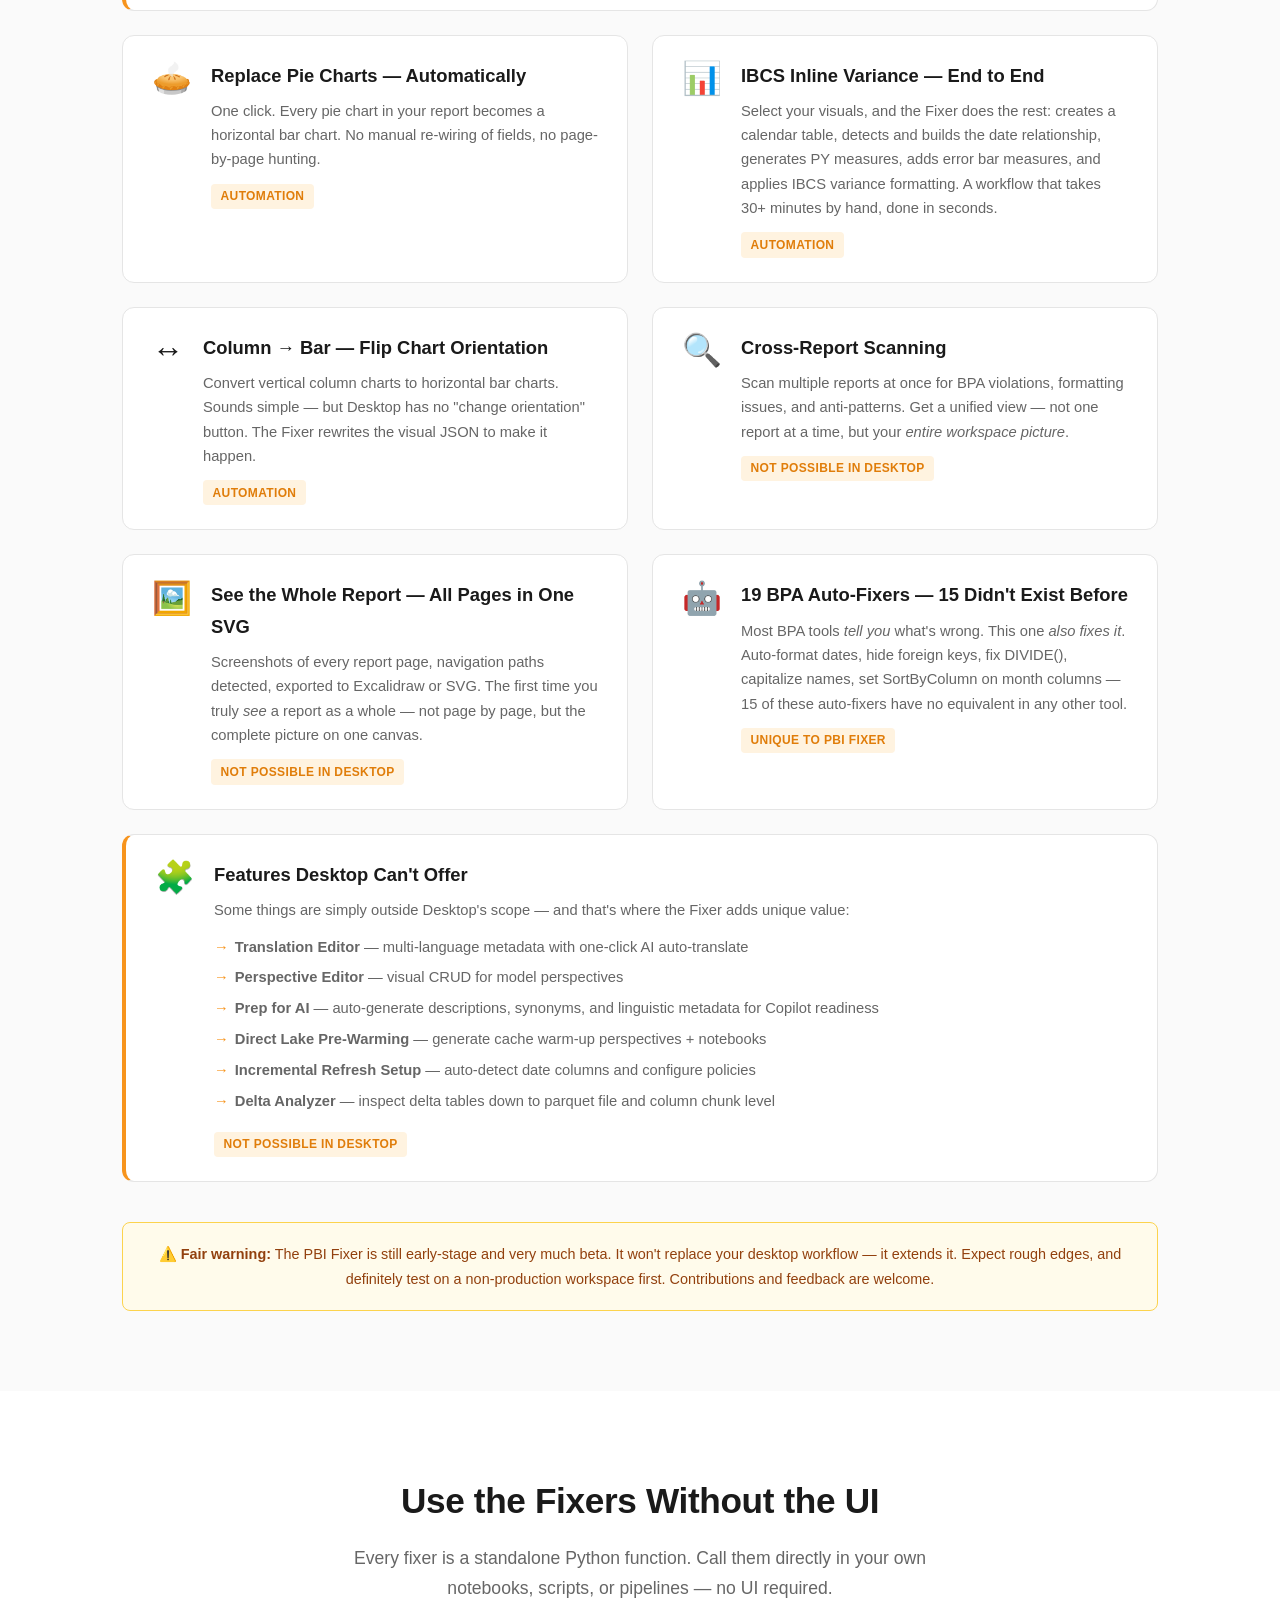
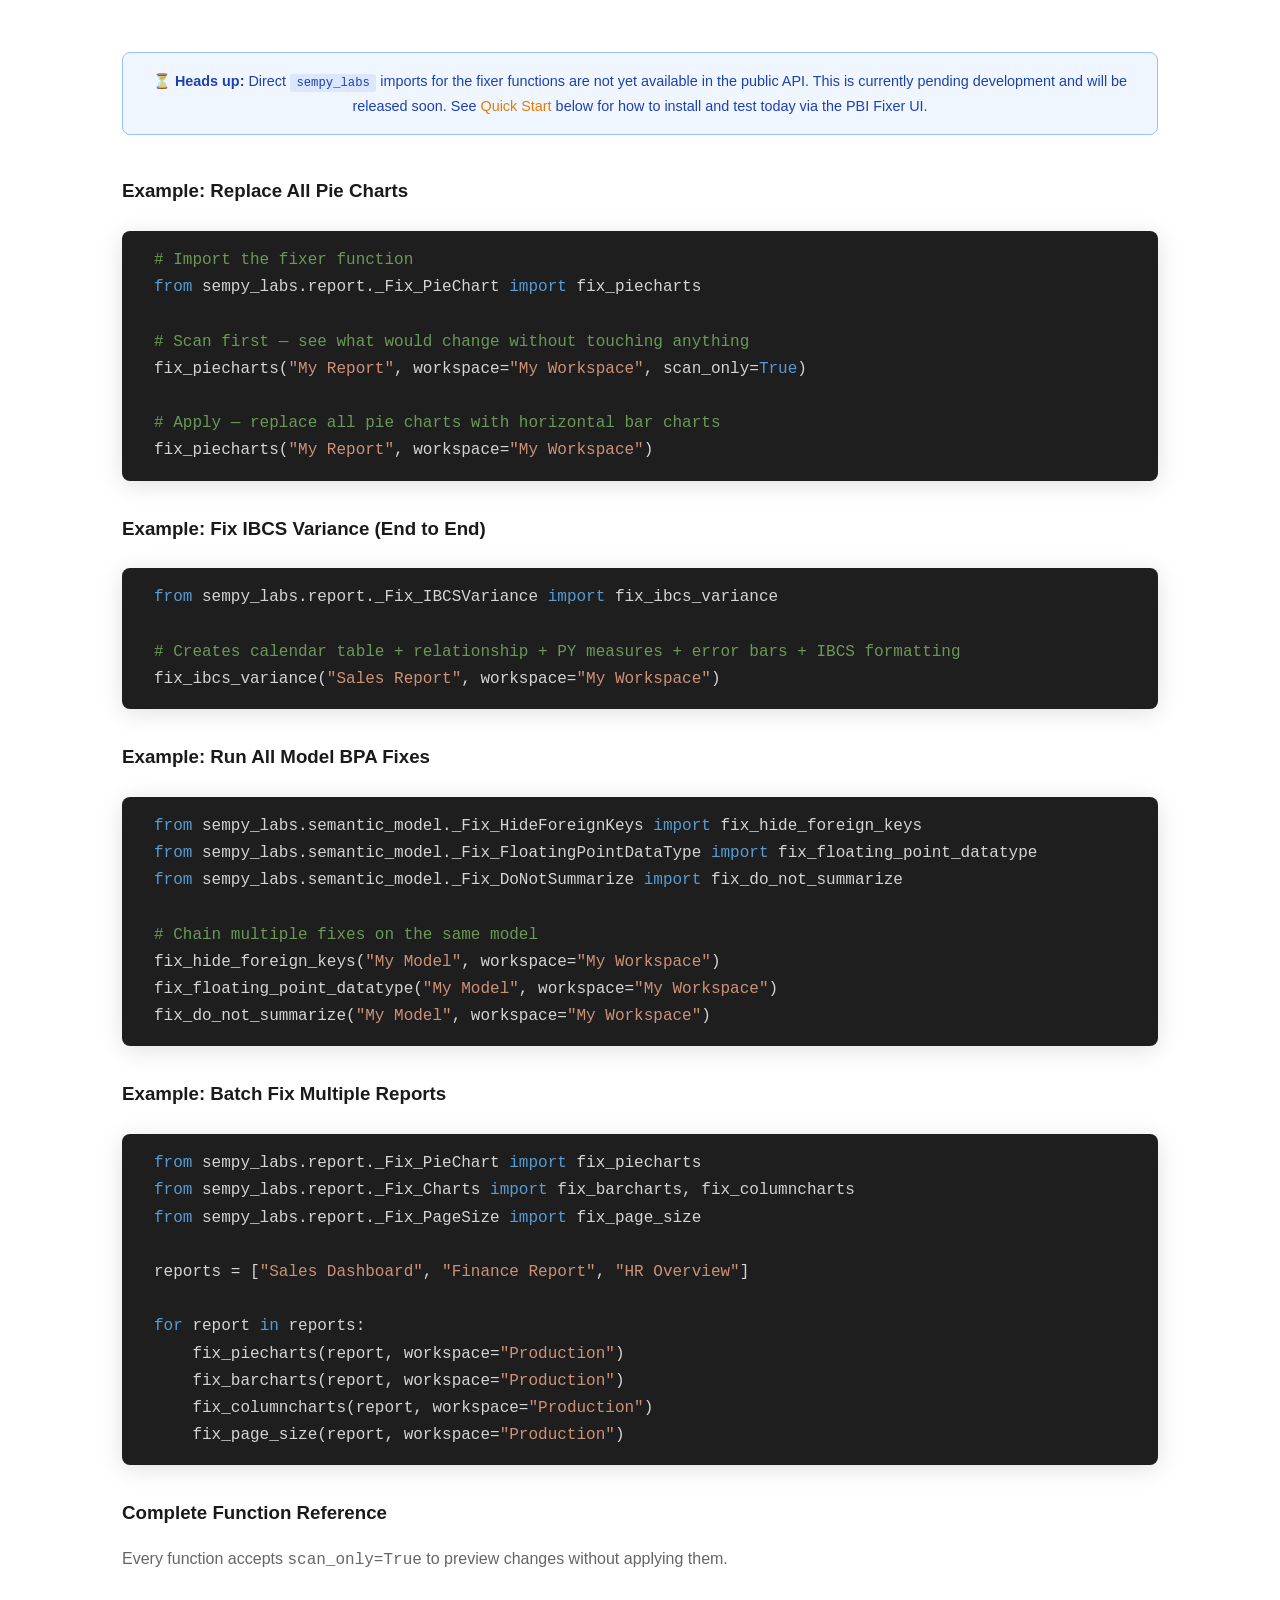
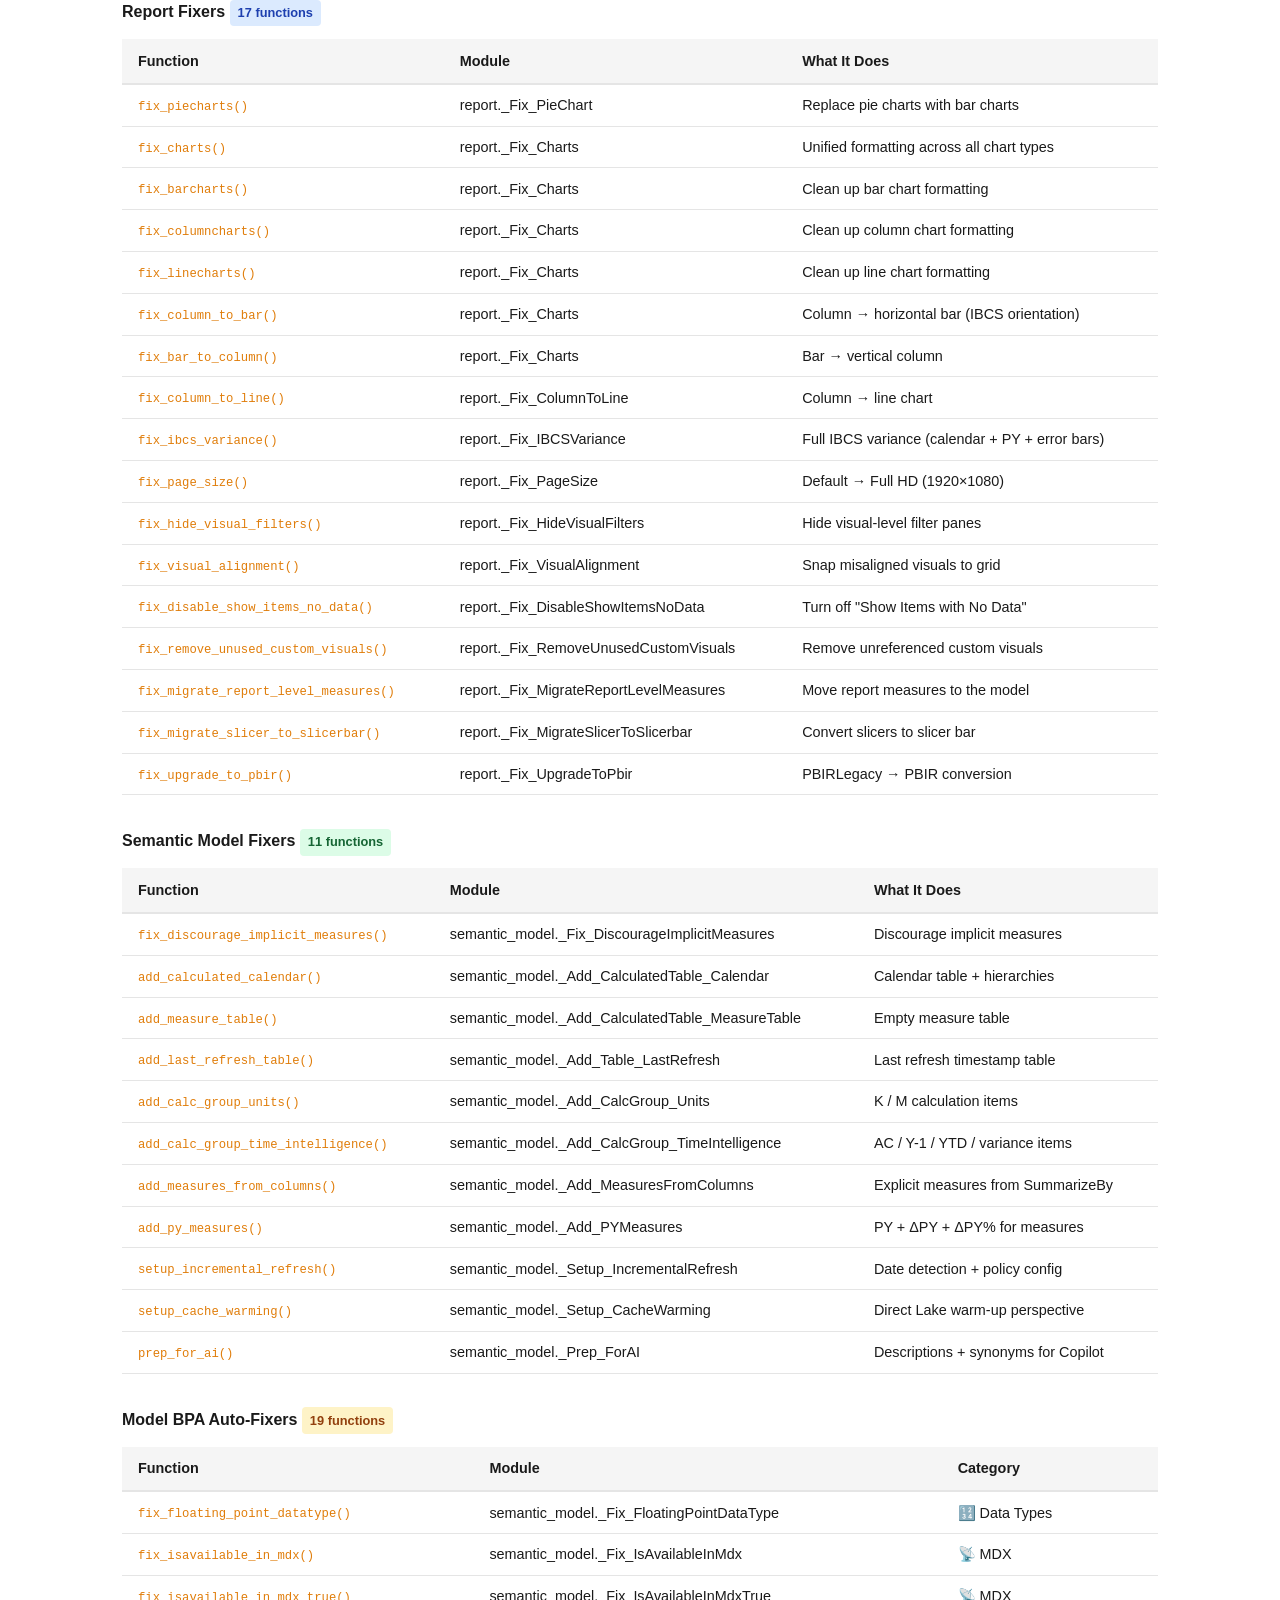
==== commit dbb63254: "docs: add Fabric App edition page (app.html) + two-edition split on landing page New app.html for th" ====
--- a/docs/index.html
+++ b/docs/index.html
@@ -4,7 +4,7 @@
   <meta charset="UTF-8" />
   <meta name="viewport" content="width=device-width, initial-scale=1.0" />
   <title>Power BI Fixer — Scan, Fix, and Explore Your Power BI Reports</title>
-  <meta name="description" content="The Power BI Fixer is a free, open-source, notebook-native tool with 50+ automated fixers for Power BI reports and semantic models. One line of Python in a Microsoft Fabric Notebook." />
+  <meta name="description" content="The Power BI Fixer is a free, open-source tool with 50+ automated fixers for Power BI reports and semantic models. Available in two editions: a Notebook edition (one line of Python in a Microsoft Fabric Notebook) and a Fabric App edition (a browser app deployed for your team)." />
   <meta name="author" content="Alexander Korn" />
   <meta property="og:title" content="Power BI Fixer — One Line to Fix Them All" />
   <meta property="og:description" content="50+ automated fixers for Power BI reports and semantic models. Free. Open source. Runs in Microsoft Fabric Notebooks." />
@@ -22,14 +22,15 @@
   <div class="container">
     <a href="#" class="nav-logo">⚡ Power BI Fixer</a>
     <ul class="nav-links" id="navLinks">
+      <li><a href="#editions">Editions</a></li>
       <li><a href="#features">Features</a></li>
       <li><a href="#screenshots">Screenshots</a></li>
       <li><a href="#fixers">All Fixers</a></li>
       <li><a href="#why">Why PBI Fixer?</a></li>
       <li><a href="#api">Standalone API</a></li>
-      <li><a href="#ai">AI &amp; CLI</a></li>
       <li><a href="#history">History</a></li>
       <li><a href="#quickstart">Quick Start</a></li>
+      <li><a href="https://kornalexander.github.io/pbi_fixer/app.html">Fabric App ↗</a></li>
       <li><a href="https://github.com/KornAlexander/pbi_fixer" target="_blank">GitHub ↗</a></li>
     </ul>
     <button class="nav-hamburger" onclick="document.getElementById('navLinks').classList.toggle('open')" aria-label="Toggle navigation">
@@ -45,6 +46,7 @@
     <p class="subtitle">
       The Power BI Fixer is a free, open-source development environment for Power BI reports
       and semantic models — running entirely inside a Microsoft Fabric Notebook.
+      <br/><a href="#editions" style="font-size:0.95rem;">There are two editions — see which one fits you →</a>
     </p>
 
     <div class="hero-code">
@@ -75,6 +77,65 @@
     <p>🚧 <strong>Beta — In Active Development.</strong> The PBI Fixer is not part of Semantic Link Labs yet — we're evaluating if it makes sense. For now, please follow the <a href="#quickstart">Get Started</a> instructions to install and use the Fixer. Found a bug? <a href="https://www.linkedin.com/in/alexanderkorn/" target="_blank">Ping me on LinkedIn</a>.</p>
   </div>
 </div>
+
+<!-- ═══════════════ Editions ═══════════════ -->
+<section class="section" id="editions">
+  <div class="container">
+    <div class="section-header">
+      <h2>Two Ways to Run PBI Fixer</h2>
+      <p>The same mission — scan, fix, and explore Power BI — in two editions. Pick the one that fits how you work.</p>
+    </div>
+
+    <div class="tabs-grid" style="grid-template-columns:repeat(auto-fit,minmax(320px,1fr));align-items:start;">
+      <div class="tab-card" style="border-color:var(--accent);border-width:2px;">
+        <div class="icon">📓</div>
+        <span class="badge badge-orange" style="margin-bottom:0.8rem;">★ You're viewing this</span>
+        <h3>Notebook Edition</h3>
+        <p style="margin-bottom:0.8rem;"><strong>Built on Semantic Link Labs</strong> — one line of Python in a Microsoft Fabric Notebook. An ipywidgets UI with 50+ fixers across 12 tabs. No install, no deploy.</p>
+        <div class="hero-code" style="display:block;font-size:0.85rem;margin-bottom:1rem;">
+          <span class="kw">from</span> sempy_labs <span class="kw">import</span> pbi_fixer<br/>pbi_fixer()
+        </div>
+        <ul class="highlight-list" style="margin-bottom:1rem;">
+          <li>Best for individuals &amp; ad-hoc fixing</li>
+          <li>Runs inside any Fabric Notebook</li>
+          <li>Standalone Python API for pipelines</li>
+        </ul>
+        <a href="#quickstart" class="btn btn-outline">Get Started ↓</a>
+      </div>
+
+      <div class="tab-card">
+        <div class="icon">🌐</div>
+        <span class="badge badge-blue" style="margin-bottom:0.8rem;">Browser app</span>
+        <h3>Fabric App Edition</h3>
+        <p style="margin-bottom:0.8rem;"><strong>Built on Rayfin</strong> — a Fabric-authenticated React app deployed once for your whole team. Reads and writes TMDL / PBIR through a Python backend. No local install.</p>
+        <div class="hero-code" style="display:block;font-size:0.85rem;margin-bottom:1rem;">
+          <span class="cm"># Deploy as a Fabric app item</span><br/>rayfin up
+        </div>
+        <ul class="highlight-list" style="margin-bottom:1rem;">
+          <li>Best for teams &amp; shared governance</li>
+          <li>Team Best-Practice Guidelines &amp; Survey ★</li>
+          <li>AI cleanup, Workspace Editor, IBCS visual</li>
+        </ul>
+        <a href="https://kornalexander.github.io/pbi_fixer/app.html" class="btn btn-primary">Explore the Fabric App →</a>
+      </div>
+    </div>
+
+    <table class="comparison-table" style="margin-top:3rem;">
+      <thead>
+        <tr><th>&nbsp;</th><th>Notebook Edition</th><th>Fabric App Edition</th></tr>
+      </thead>
+      <tbody>
+        <tr><td>Runs as</td><td>ipywidgets UI in a Fabric Notebook</td><td>React + Fluent UI app (single Fabric app item)</td></tr>
+        <tr><td>Install / deploy</td><td>One <code>%pip install</code>, then <code>pbi_fixer()</code></td><td>Deploy once with Rayfin, share a link</td></tr>
+        <tr><td>Best for</td><td>Individuals, ad-hoc fixing, notebook workflows</td><td>Teams, shared conventions, everyday editing</td></tr>
+        <tr><td>Read / write</td><td>XMLA + PBIR</td><td>TMDL / PBIR via Fabric UDF proxy</td></tr>
+        <tr><td>Team Guidelines &amp; Survey</td><td class="cross">—</td><td><span class="check">✓</span></td></tr>
+        <tr><td>Standalone Python API</td><td><span class="check">✓</span></td><td class="cross">—</td></tr>
+        <tr><td>Built on</td><td>Semantic Link Labs</td><td>Rayfin</td></tr>
+      </tbody>
+    </table>
+  </div>
+</section>
 
 <!-- ═══════════════ Stats ═══════════════ -->
 <section class="section">
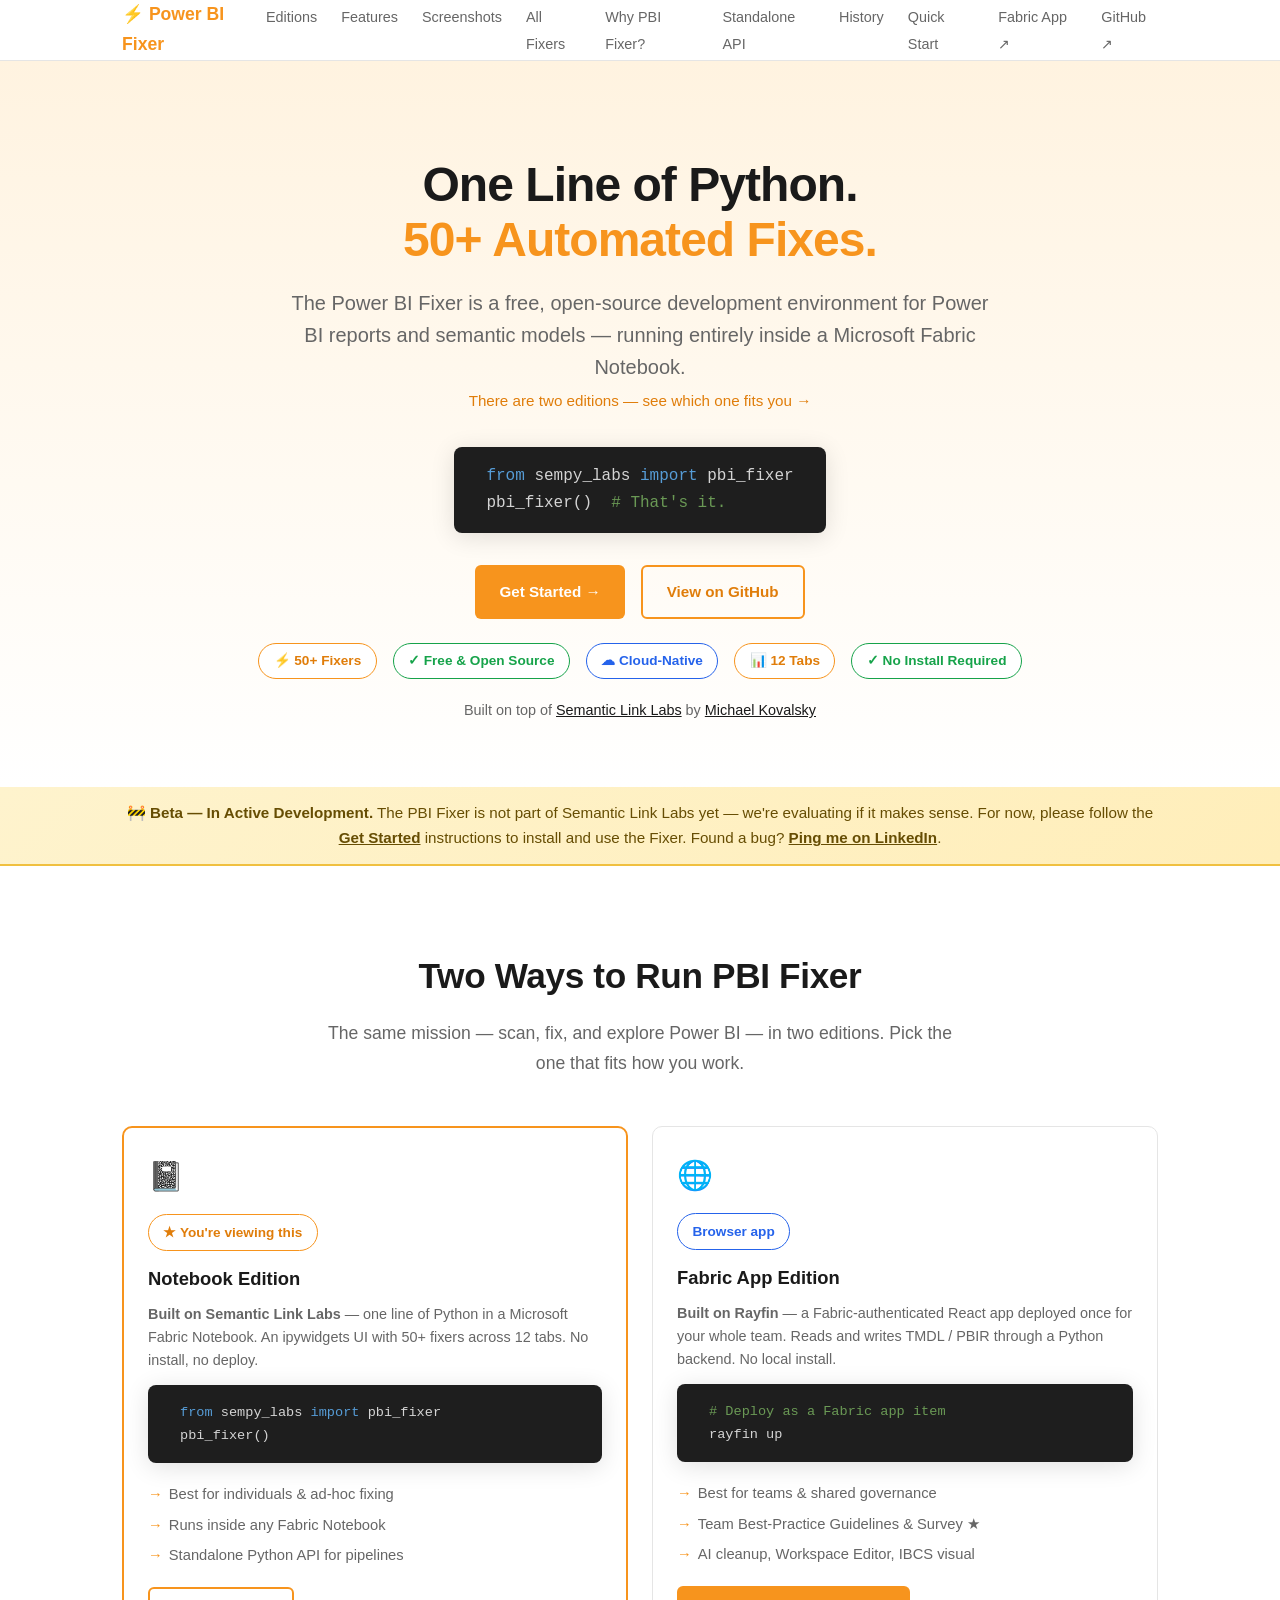
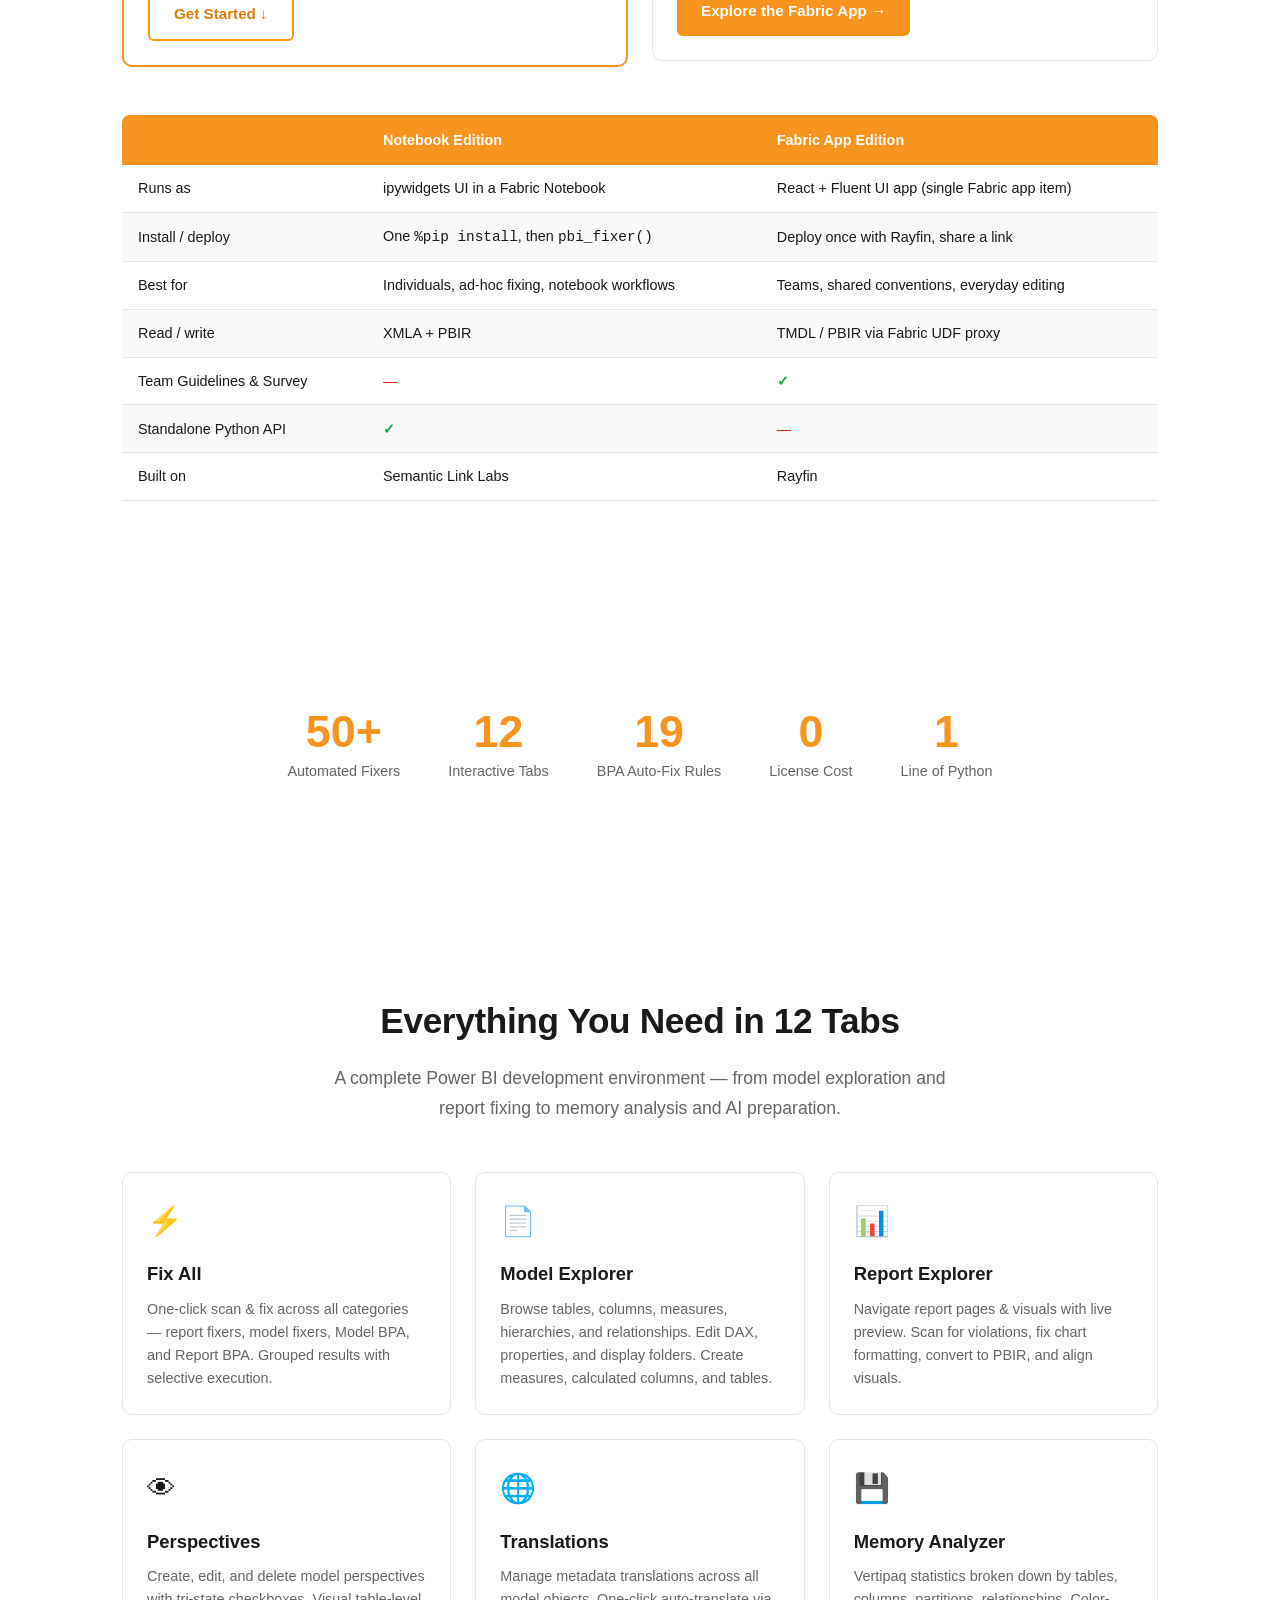
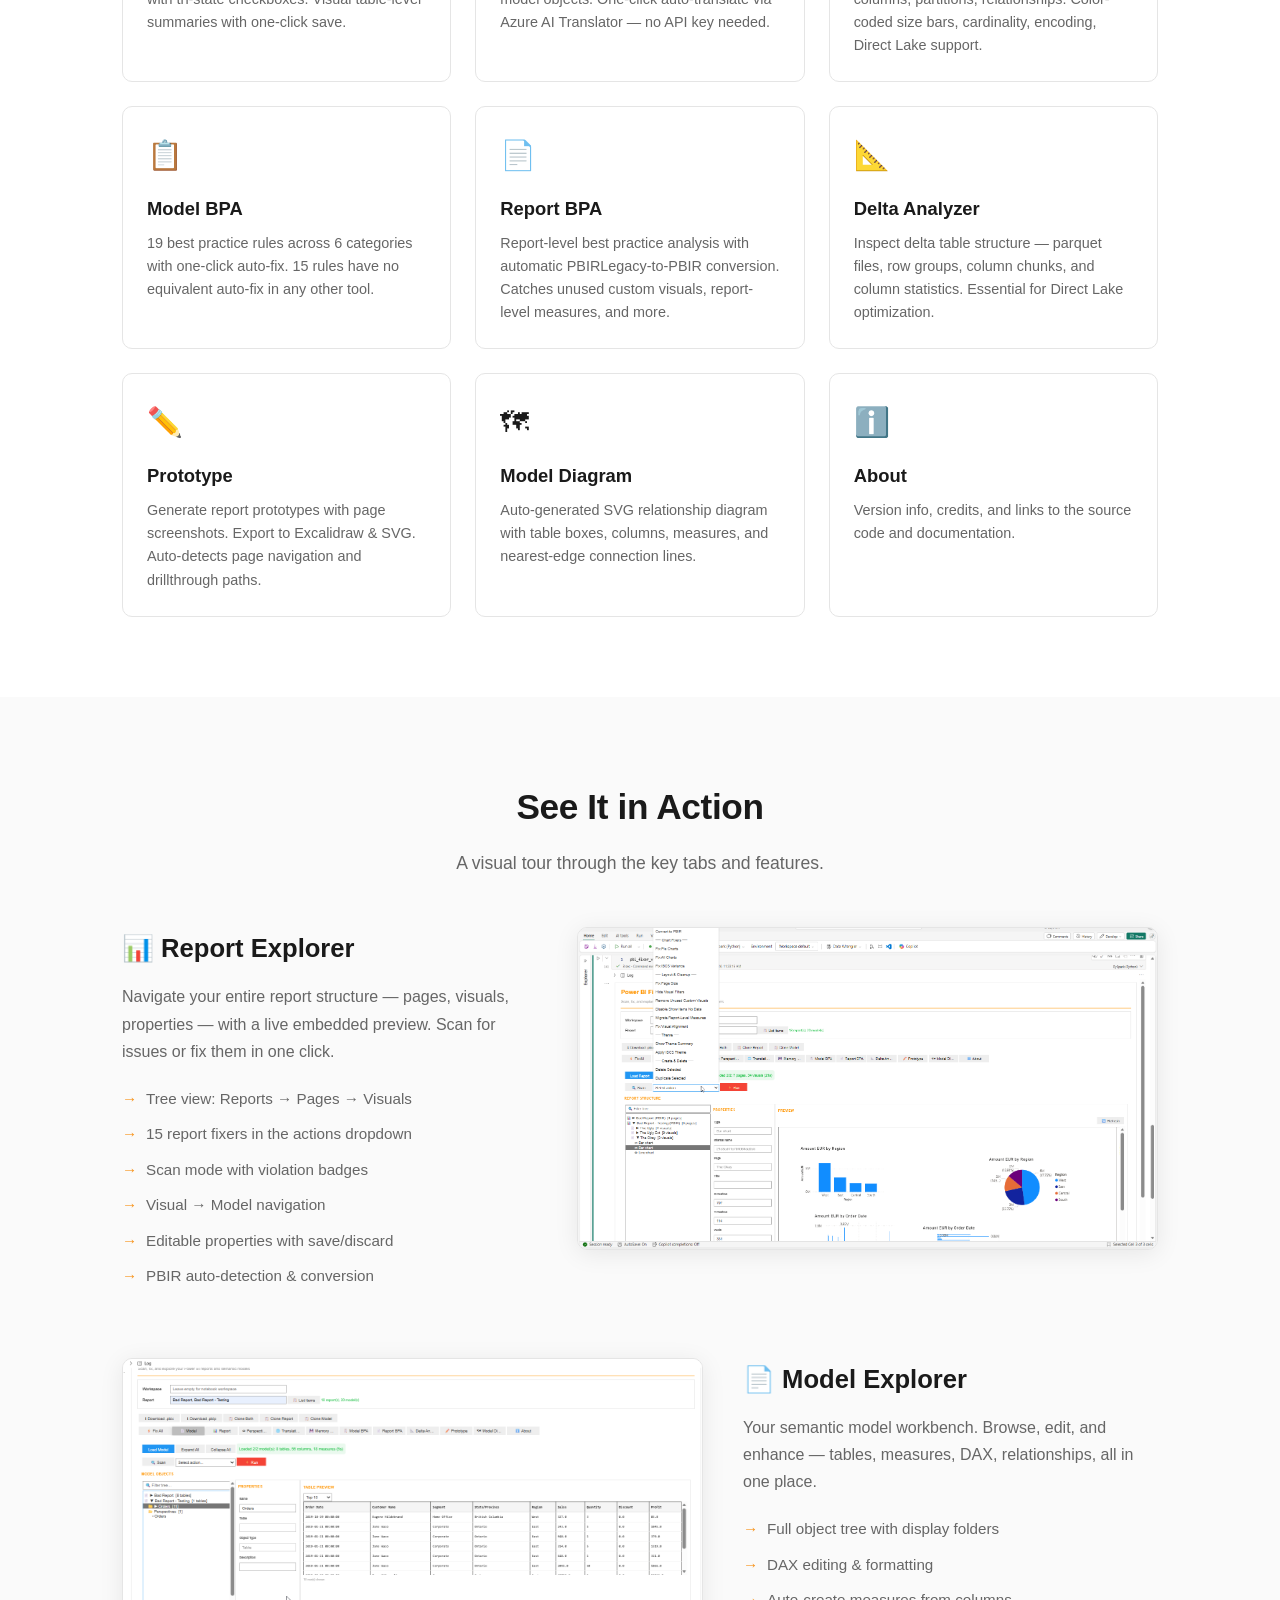
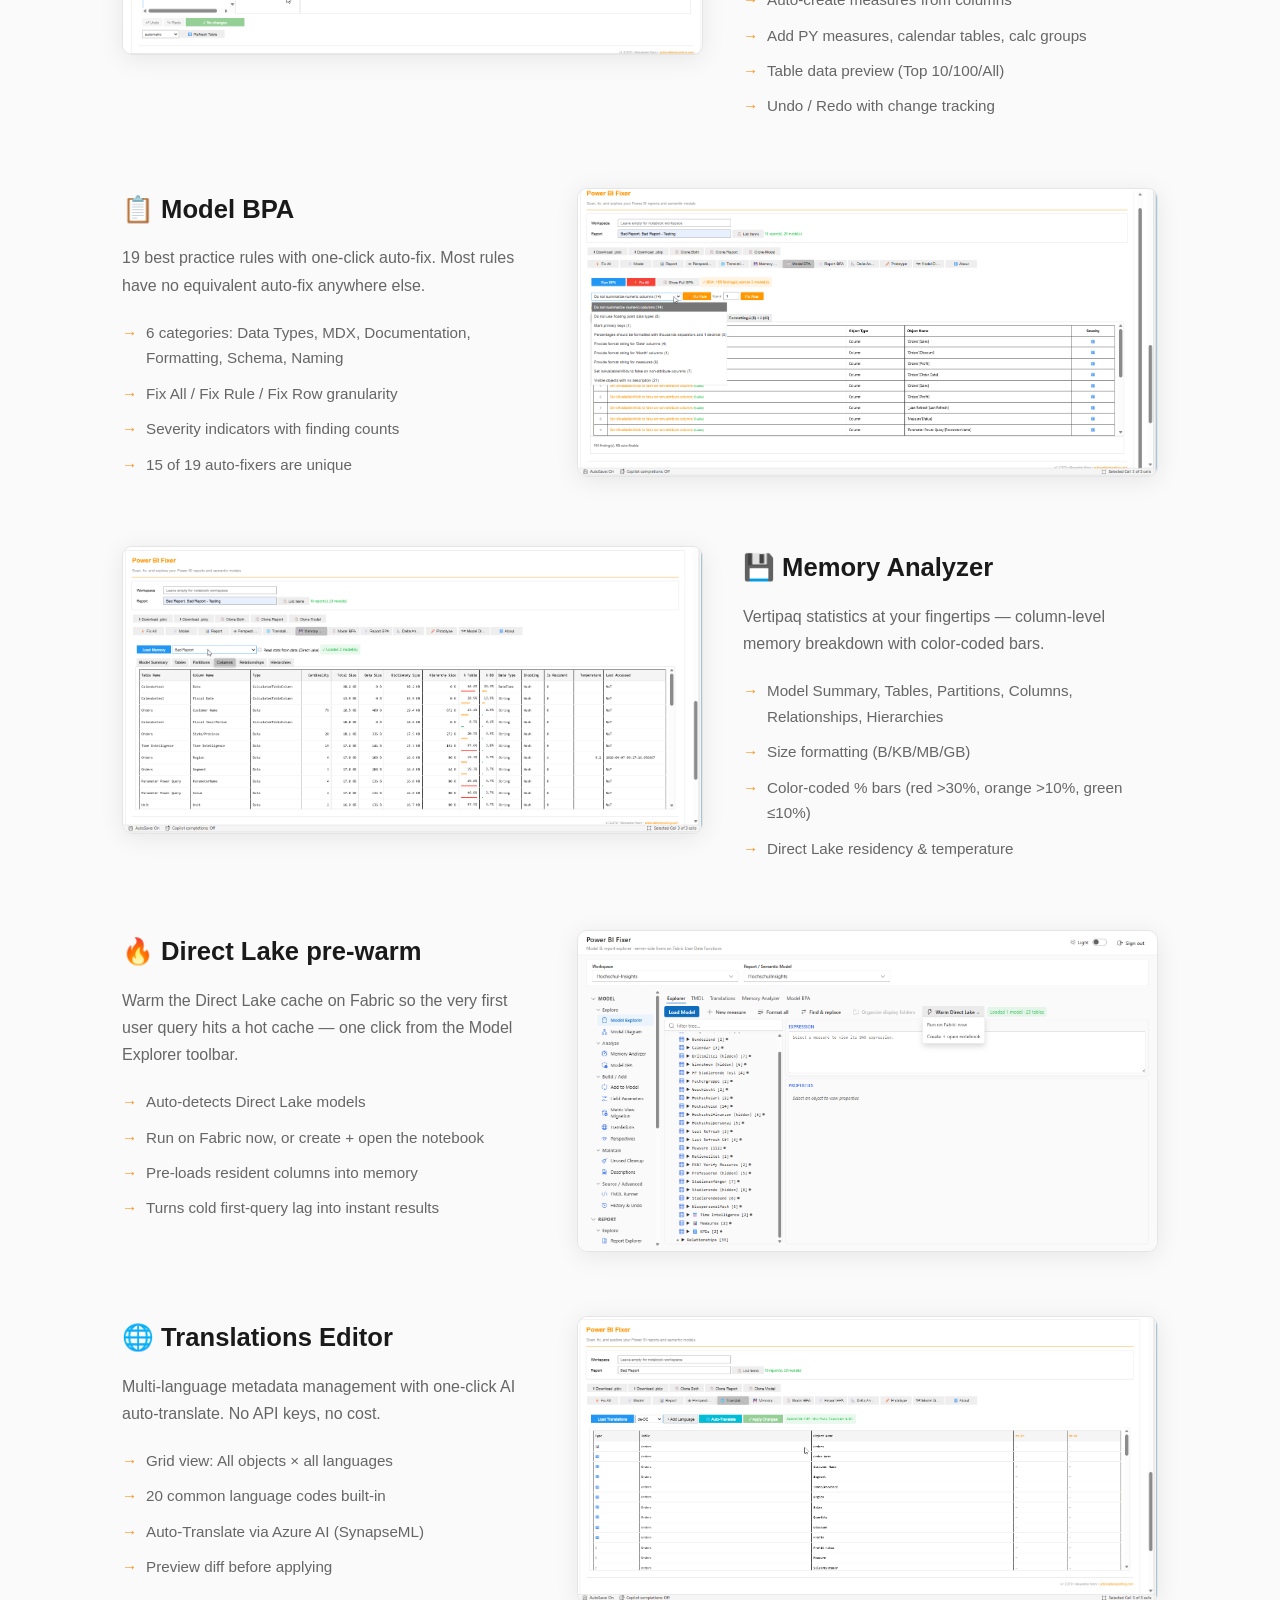
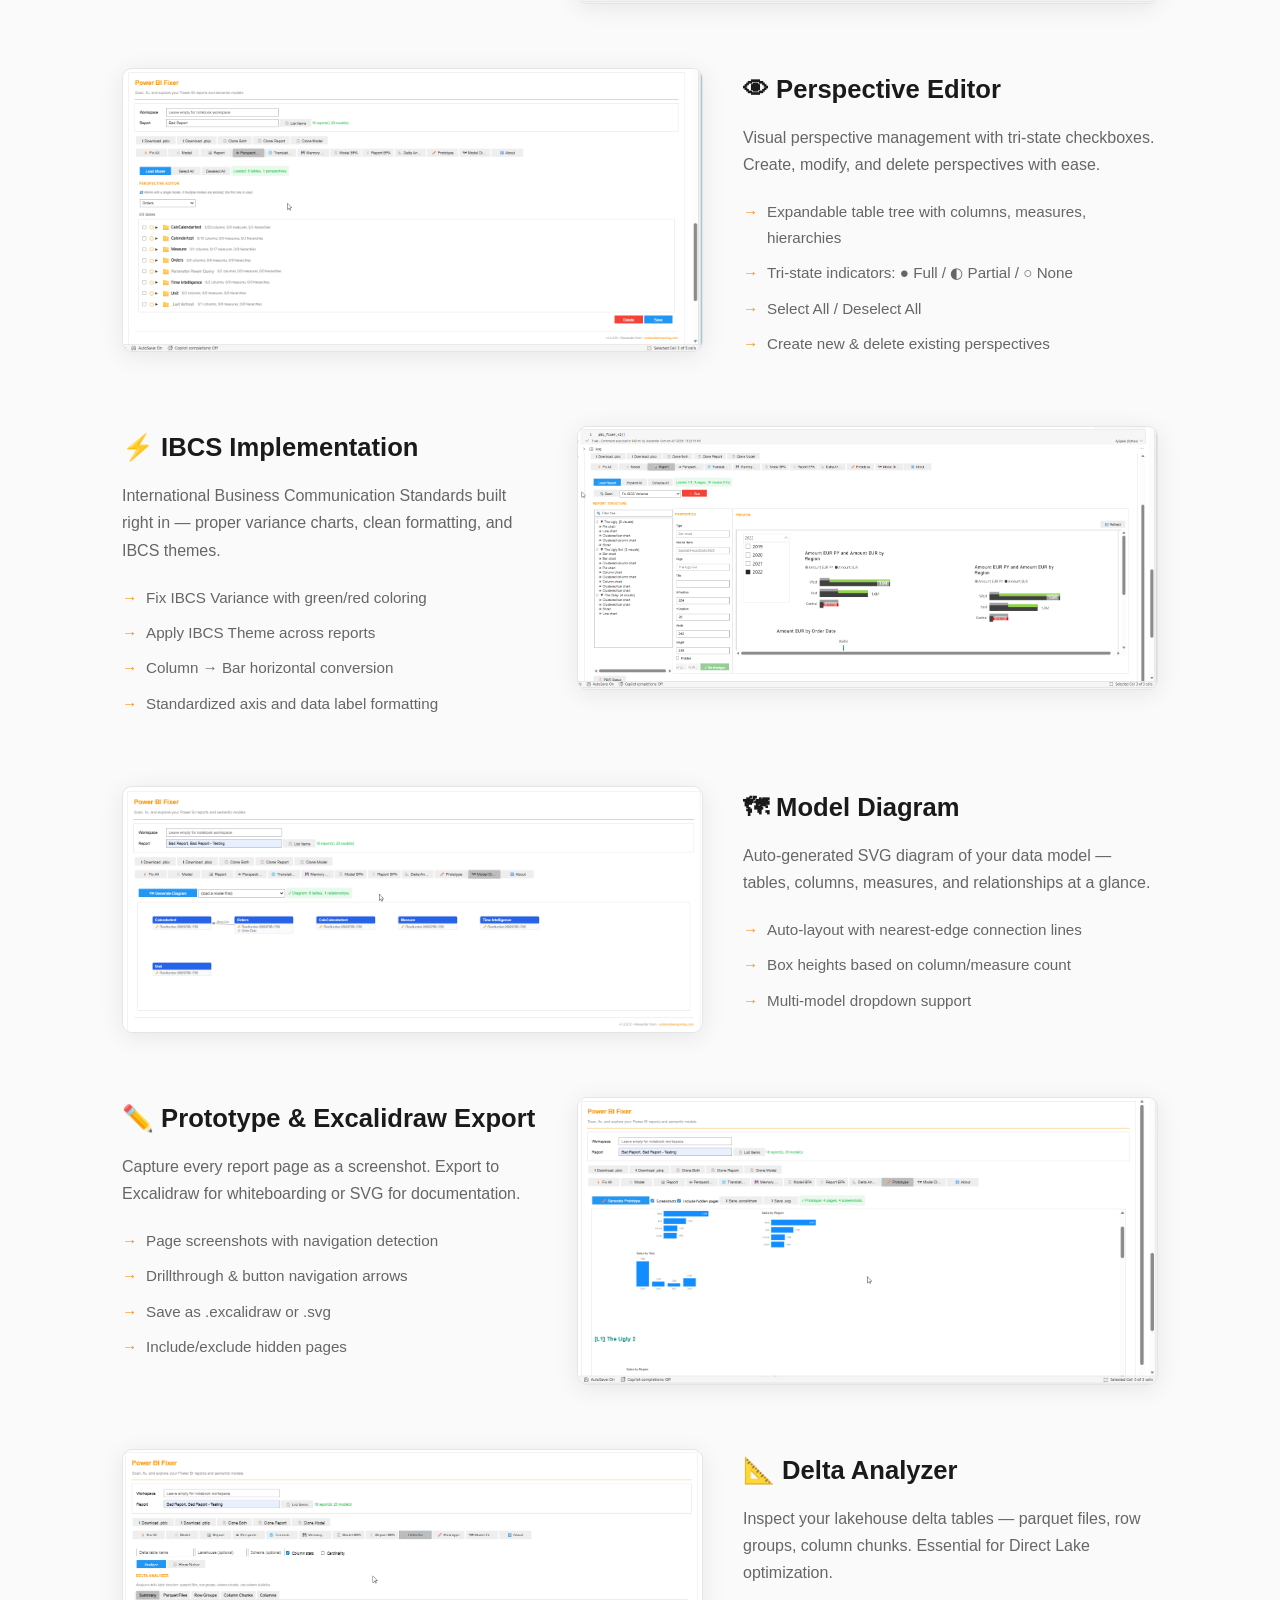
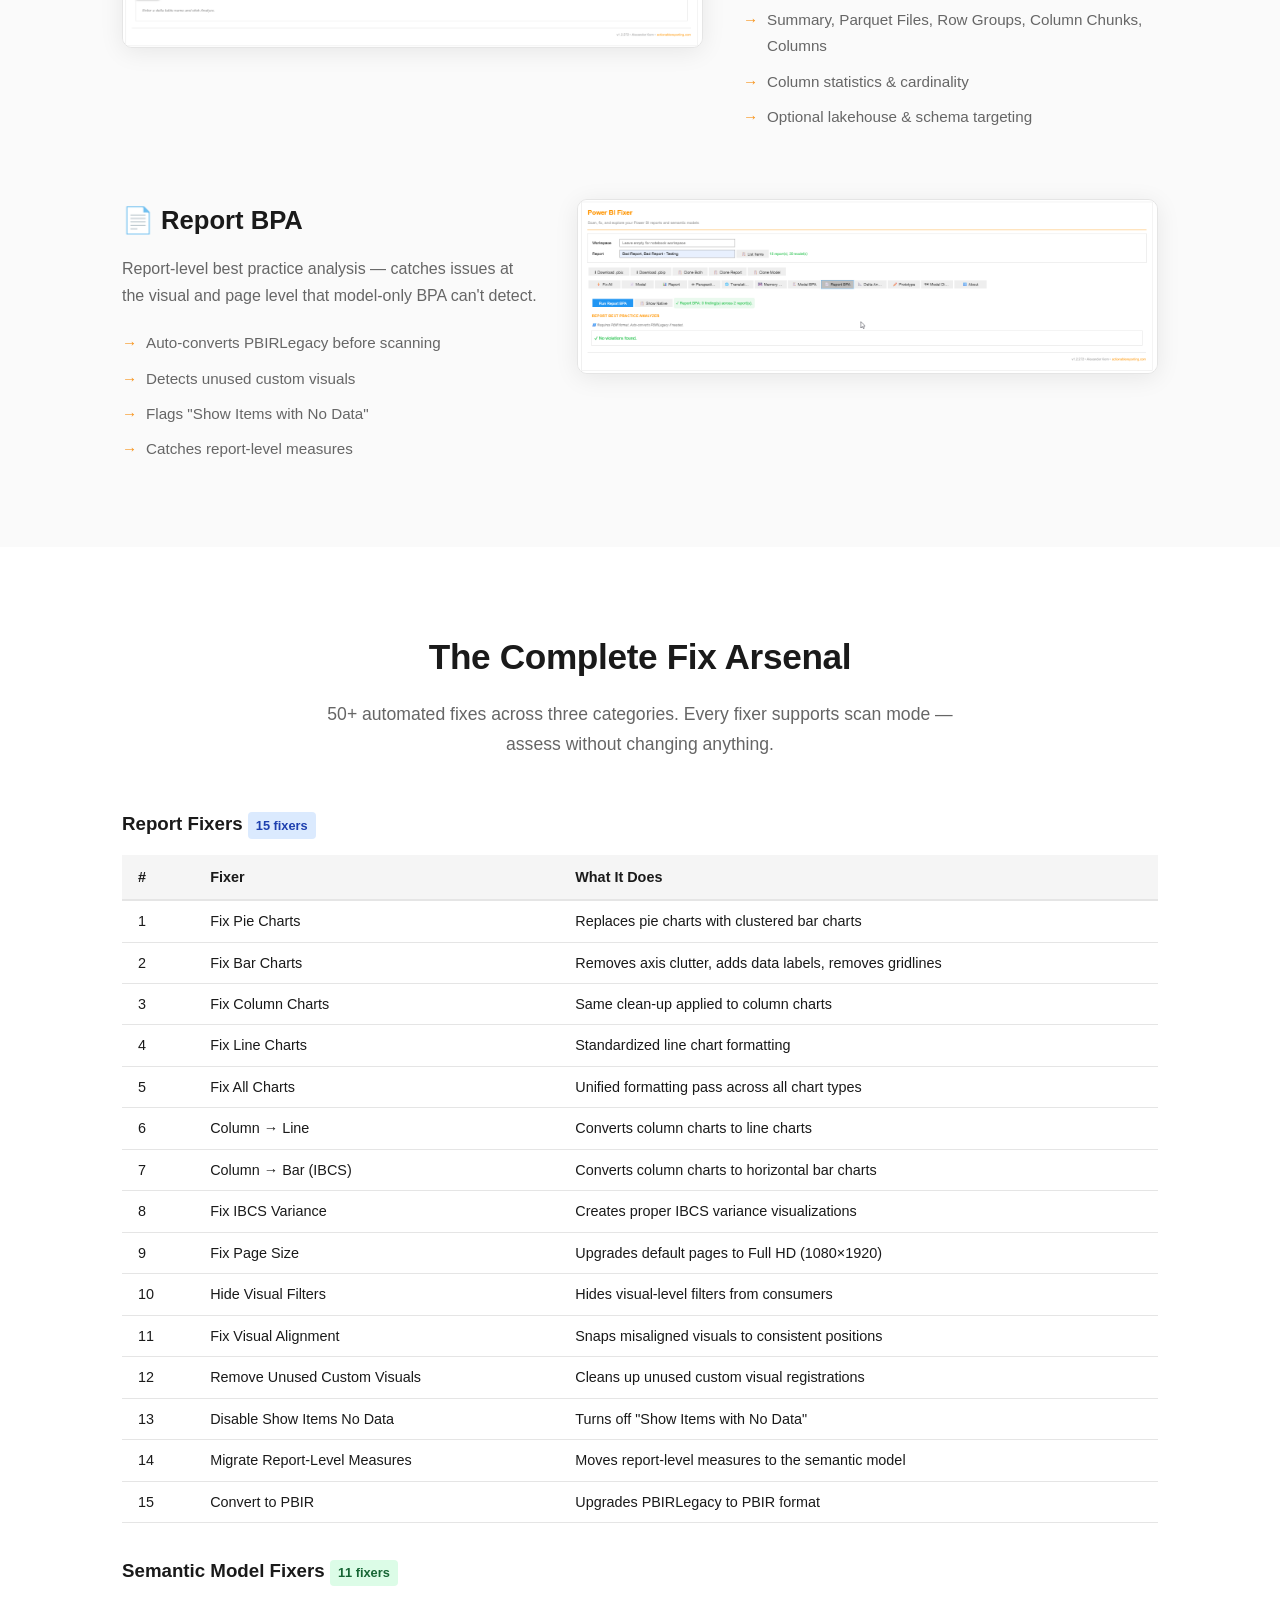
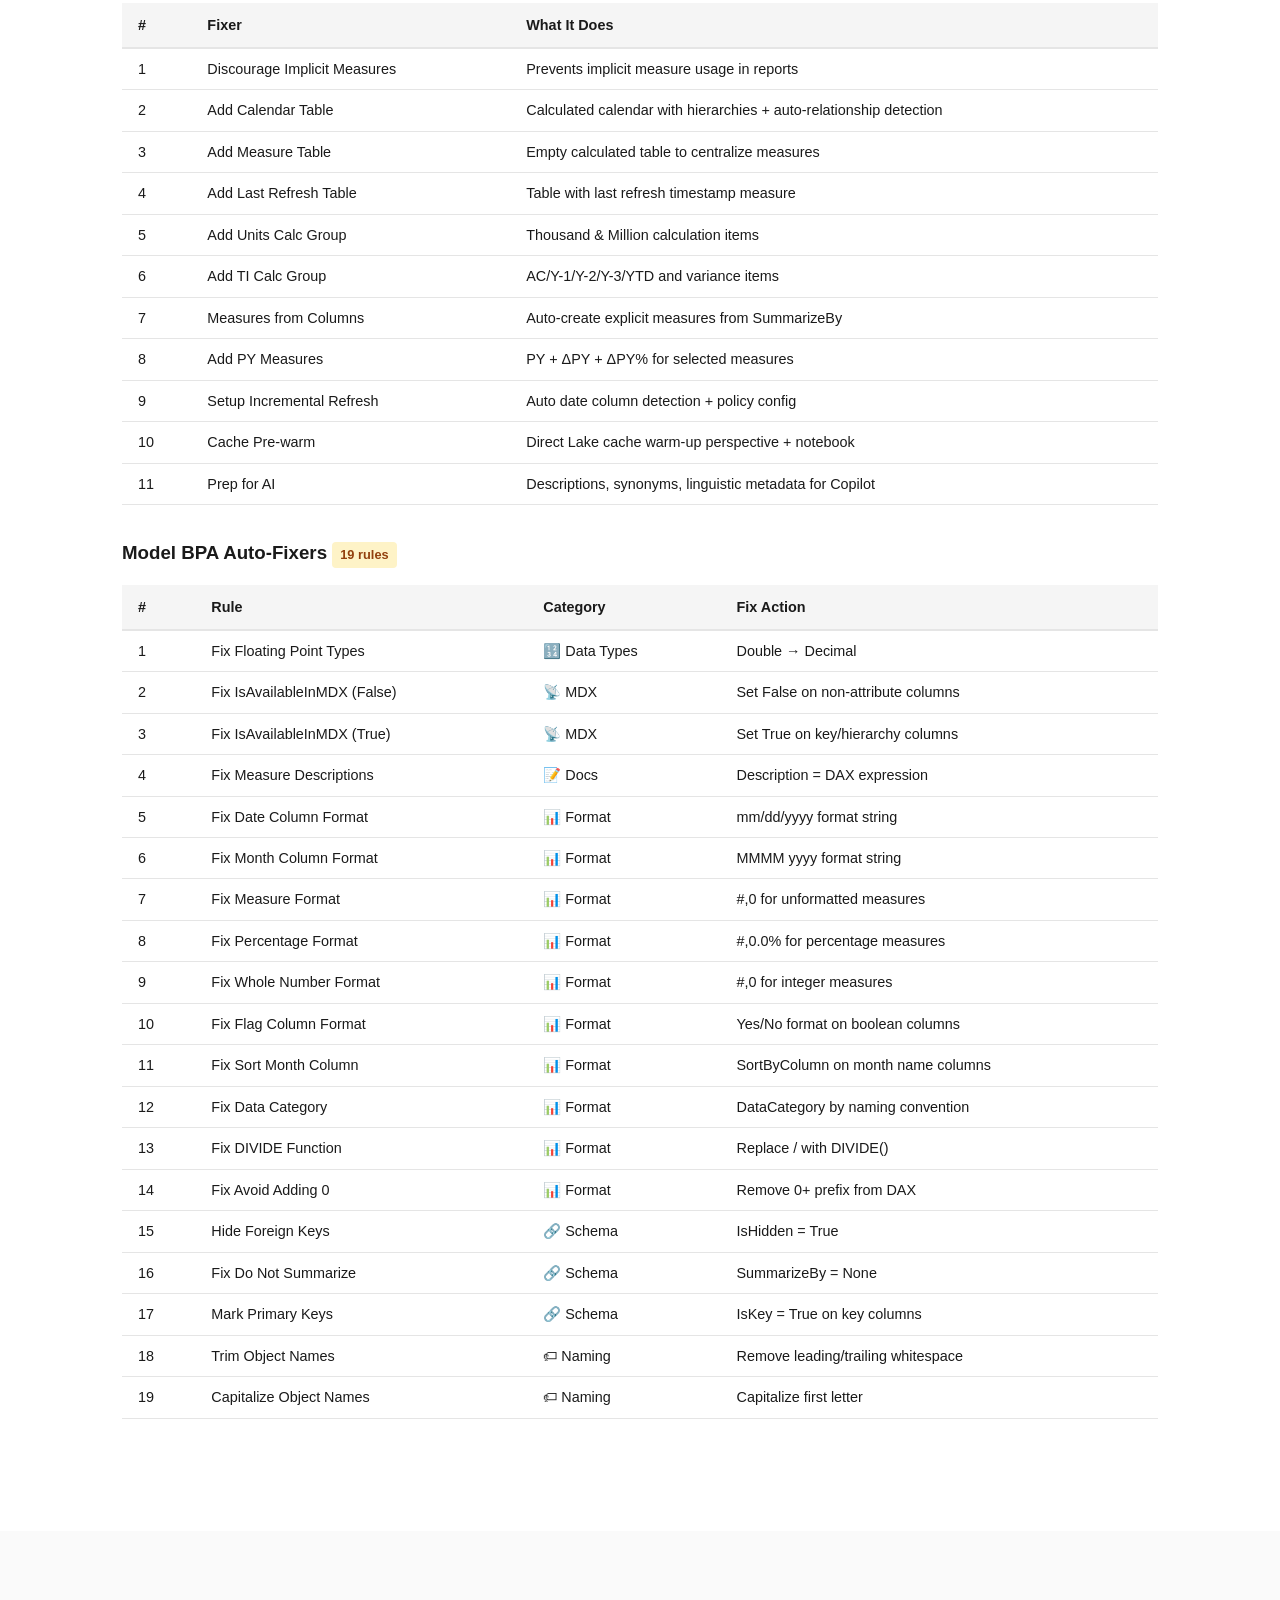
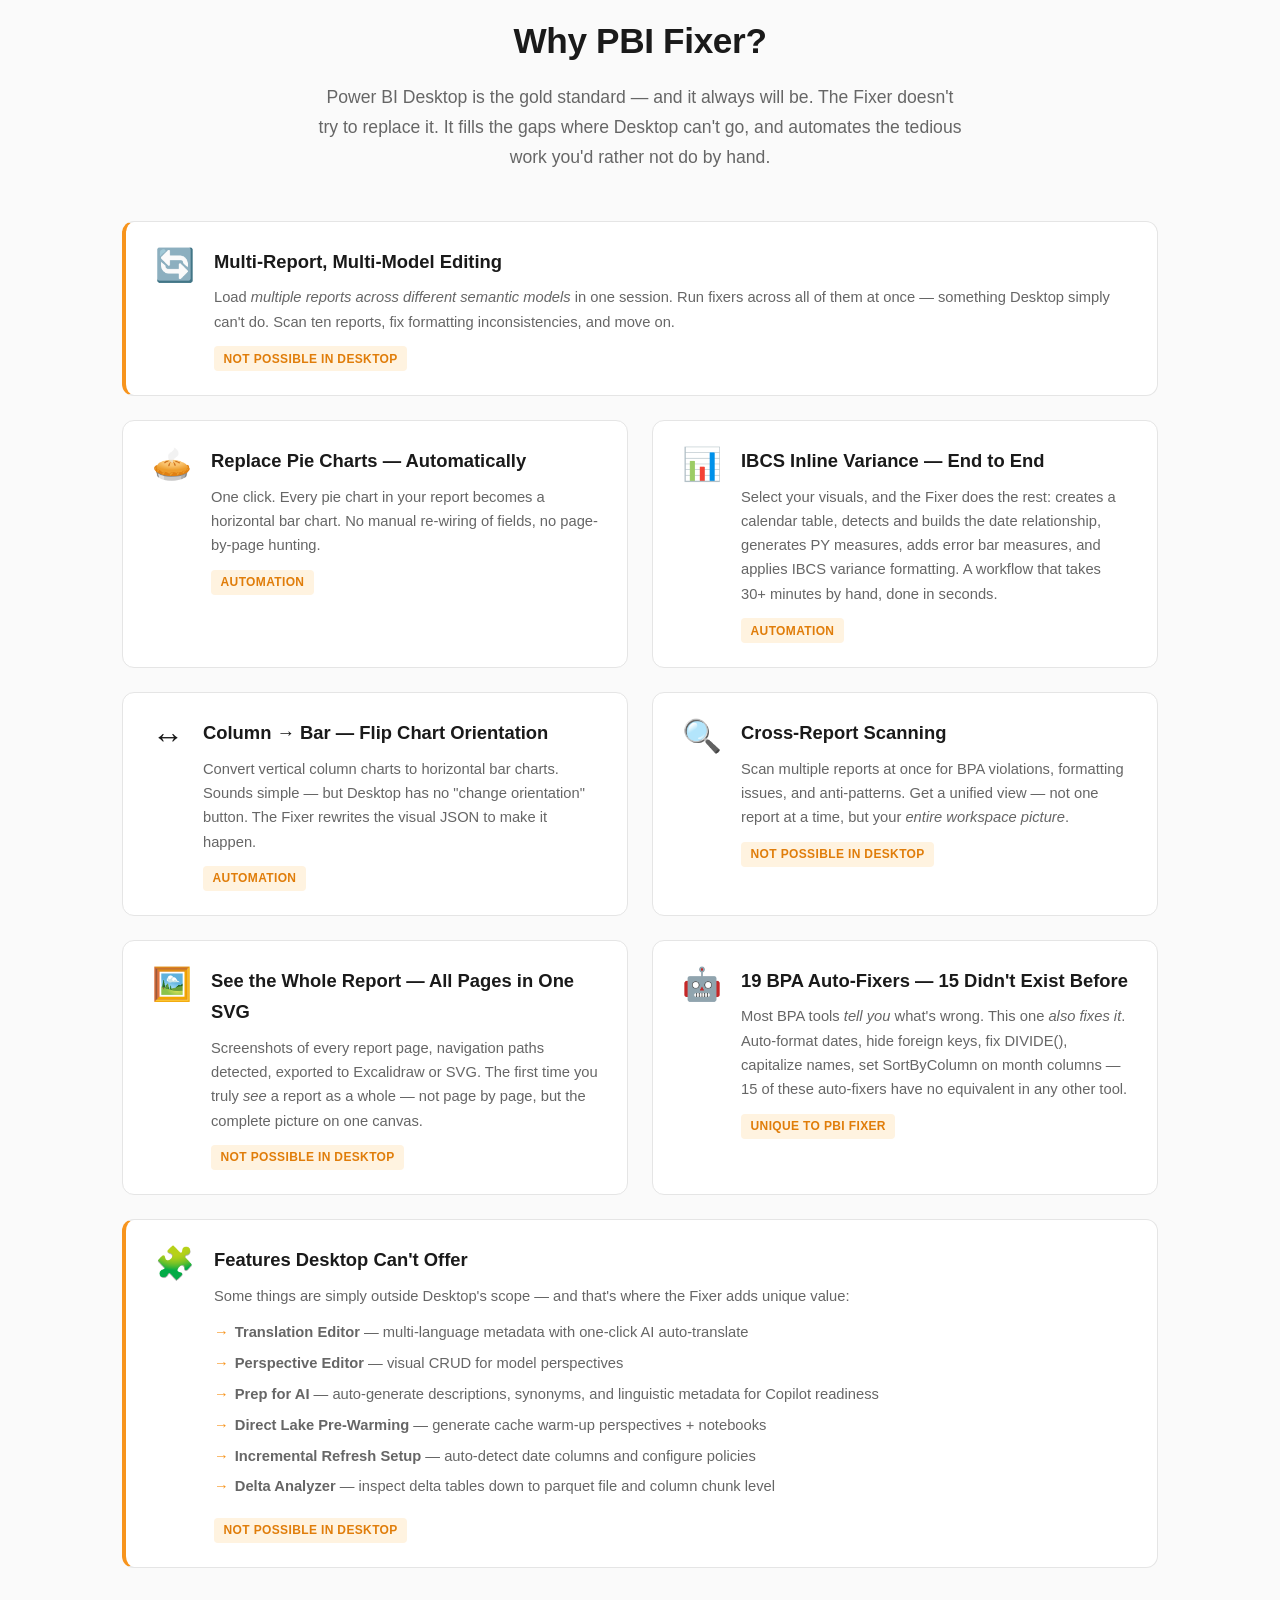
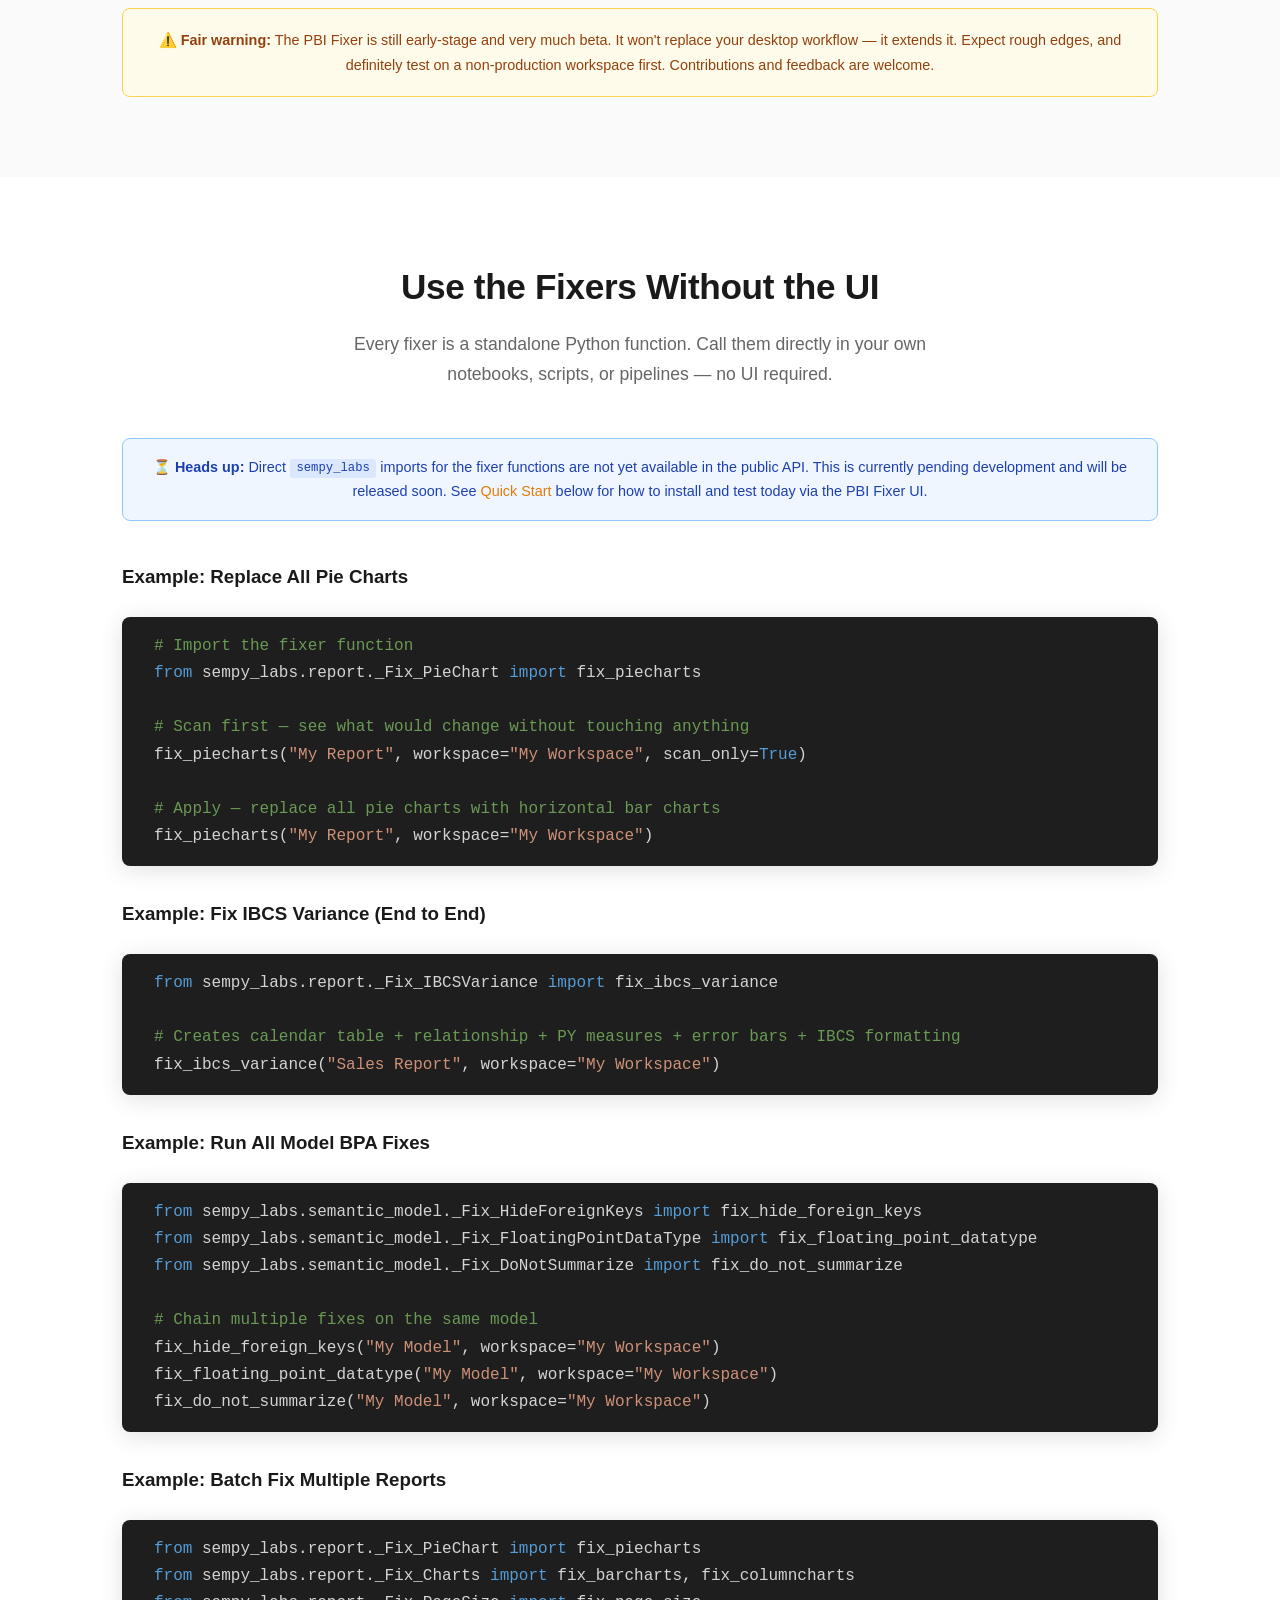
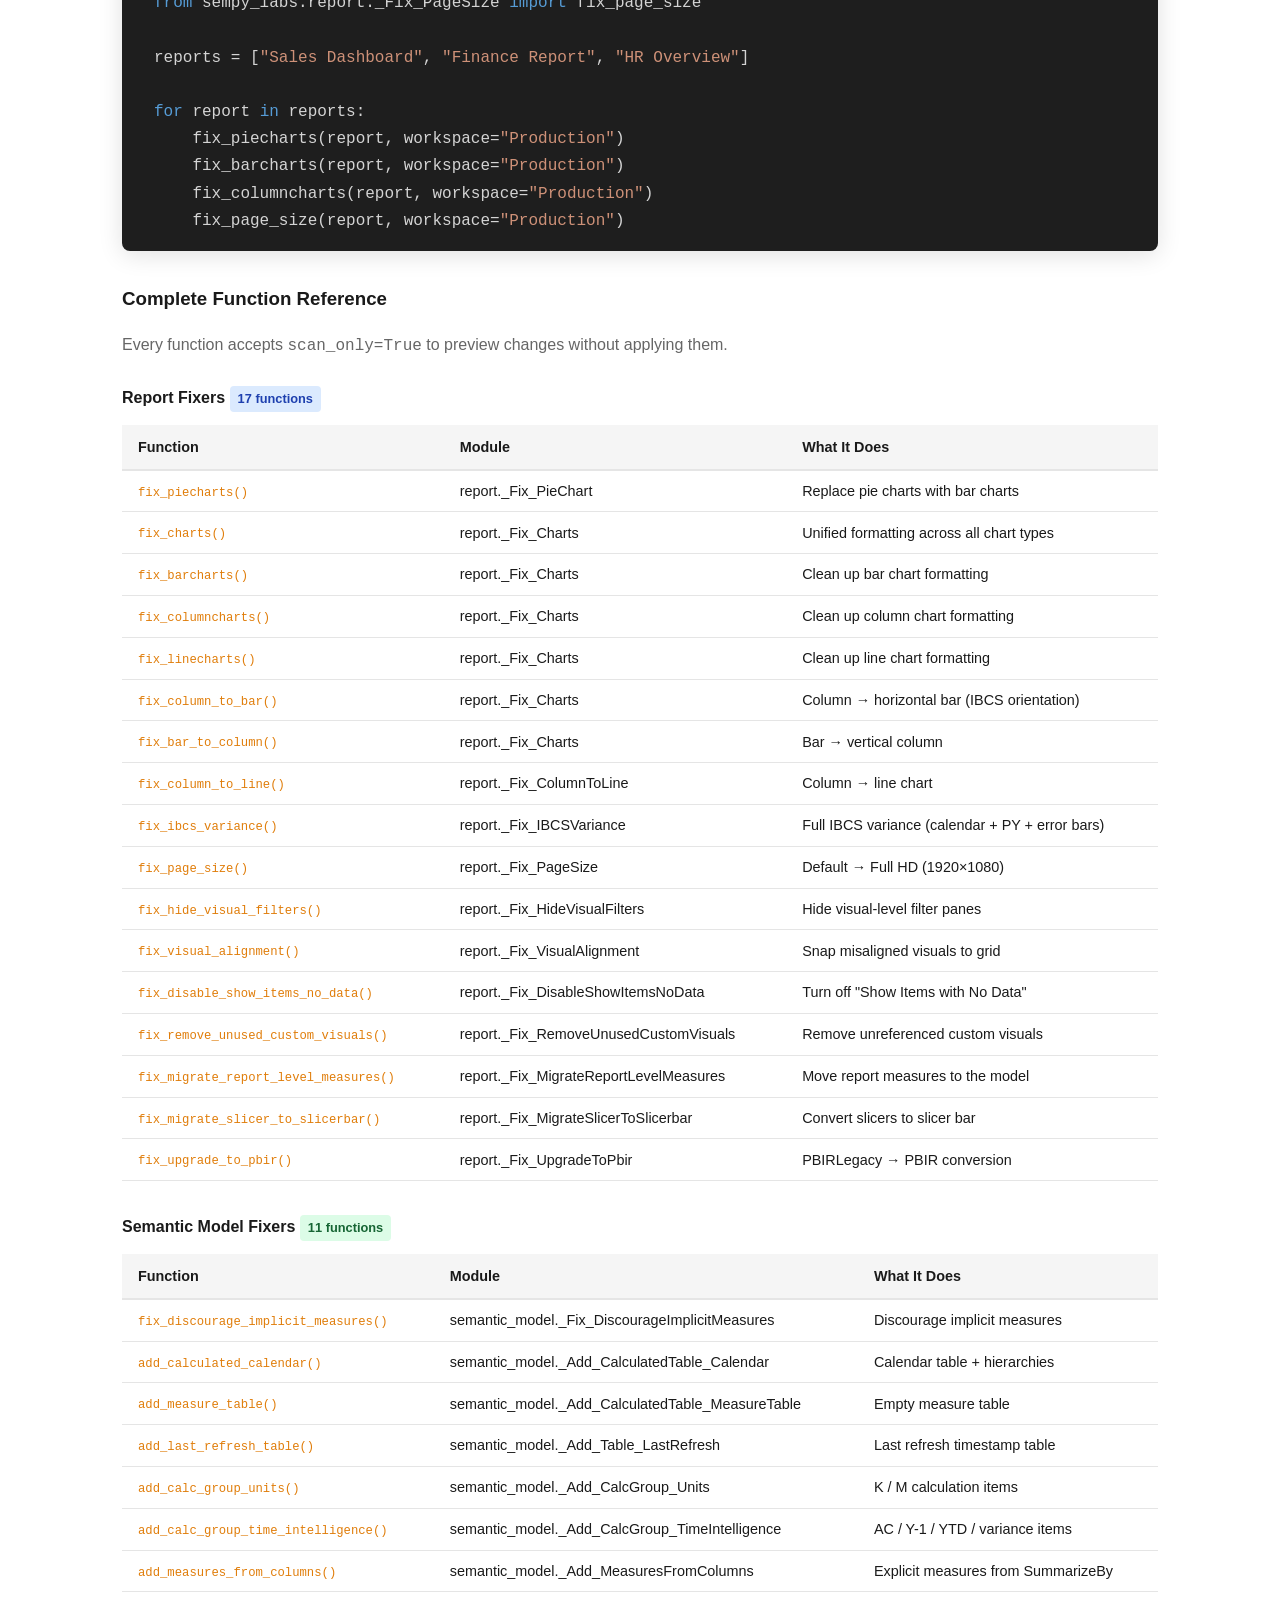
==== commit ba9146c3: "docs: add Direct Lake pre-warm to homepage showcase" ====
--- a/docs/index.html
+++ b/docs/index.html
@@ -322,6 +322,25 @@
         </div>
         <div class="screenshot-img">
           <img src="assets/img/memory-analyzer.png" alt="Memory Analyzer tab showing column-level size breakdown with color-coded percentage bars" loading="lazy" />
+        </div>
+      </div>
+    </div>
+
+    <!-- Direct Lake pre-warm -->
+    <div class="screenshot-section">
+      <div class="screenshot-row">
+        <div class="screenshot-text">
+          <h3>🔥 Direct Lake pre-warm</h3>
+          <p>Warm the Direct Lake cache on Fabric so the very first user query hits a hot cache — one click from the Model Explorer toolbar.</p>
+          <ul>
+            <li>Auto-detects Direct Lake models</li>
+            <li>Run on Fabric now, or create + open the notebook</li>
+            <li>Pre-loads resident columns into memory</li>
+            <li>Turns cold first-query lag into instant results</li>
+          </ul>
+        </div>
+        <div class="screenshot-img">
+          <img src="assets/img/direct-lake-warm.png" alt="Warm Direct Lake menu in the Model Explorer toolbar pre-loading columns into cache" loading="lazy" />
         </div>
       </div>
     </div>
@@ -1101,5 +1120,57 @@
 })();
 </script>
 
+<!-- ═══════════════ Screenshot lightbox (click to enlarge) ═══════════════ -->
+<script>
+(function () {
+  var imgs = document.querySelectorAll('.screenshot-img img');
+  if (!imgs.length) return;
+  var box = null;
+
+  function close() {
+    if (!box) return;
+    var b = box; box = null;
+    b.classList.remove('is-open');
+    document.removeEventListener('keydown', onKey);
+    setTimeout(function () { if (b && b.parentNode) b.parentNode.removeChild(b); }, 220);
+  }
+  function onKey(e) { if (e.key === 'Escape' || e.keyCode === 27) close(); }
+
+  function open(srcEl) {
+    if (box) close();
+    var rect = srcEl.getBoundingClientRect();
+    // Host iframe is non-scrolling, so the image rect.top ≈ its absolute Y.
+    var centerY = rect.top + window.pageYOffset + rect.height / 2;
+
+    box = document.createElement('div');
+    box.className = 'pbi-lightbox';
+    box.style.top = (centerY - 1500) + 'px';
+
+    var big = document.createElement('img');
+    big.className = 'pbi-lightbox__img';
+    big.src = srcEl.currentSrc || srcEl.src;
+    big.alt = srcEl.alt || '';
+    big.addEventListener('click', function (e) { e.stopPropagation(); });
+
+    var btn = document.createElement('button');
+    btn.className = 'pbi-lightbox__close';
+    btn.type = 'button';
+    btn.innerHTML = 'Close \u2715';
+
+    box.appendChild(big);
+    box.appendChild(btn);
+    box.addEventListener('click', close);
+    document.body.appendChild(box);
+    void box.offsetWidth; // reflow so the opacity/scale transition runs
+    box.classList.add('is-open');
+    document.addEventListener('keydown', onKey);
+  }
+
+  imgs.forEach(function (img) {
+    img.addEventListener('click', function () { open(img); });
+  });
+})();
+</script>
+
 </body>
 </html>
--- a/docs/assets/css/style.css
+++ b/docs/assets/css/style.css
@@ -747,3 +747,69 @@
   .highlight-card--hero { grid-column: span 1; }
   .ai-grid { grid-template-columns: 1fr; }
 }
+
+/* ── Screenshot lightbox (click to enlarge) ── */
+.screenshot-img img {
+  cursor: zoom-in;
+  transition: transform .15s ease, box-shadow .15s ease;
+}
+.screenshot-img img:hover {
+  transform: translateY(-2px);
+  box-shadow: 0 10px 32px rgba(0,0,0,0.16);
+}
+/* Tall fixed-pixel dim band, centered on the clicked image. The iframe host
+   is non-scrolling and cross-origin, so vh / fixed positioning are unusable;
+   a 3000px band reliably covers any real viewport around the click point. */
+.pbi-lightbox {
+  position: absolute;
+  left: 0;
+  width: 100%;
+  height: 3000px;
+  background: rgba(13, 16, 24, 0.84);
+  -webkit-backdrop-filter: blur(2px);
+  backdrop-filter: blur(2px);
+  z-index: 9999;
+  cursor: zoom-out;
+  opacity: 0;
+  transition: opacity .18s ease;
+}
+.pbi-lightbox.is-open { opacity: 1; }
+.pbi-lightbox__img {
+  position: absolute;
+  left: 50%;
+  top: 1500px;
+  transform: translate(-50%, -50%) scale(.96);
+  max-width: min(1280px, 94vw);
+  max-height: 720px;
+  width: auto;
+  height: auto;
+  display: block;
+  border-radius: 10px;
+  border: 1px solid rgba(255,255,255,0.18);
+  box-shadow: 0 24px 70px rgba(0,0,0,0.55);
+  cursor: default;
+  transition: transform .18s ease;
+}
+.pbi-lightbox.is-open .pbi-lightbox__img {
+  transform: translate(-50%, -50%) scale(1);
+}
+.pbi-lightbox__close {
+  position: absolute;
+  top: 1500px;
+  margin-top: -392px;
+  left: 50%;
+  transform: translateX(-50%);
+  display: inline-flex;
+  align-items: center;
+  gap: 0.4rem;
+  padding: 0.45rem 0.95rem;
+  font: 600 0.85rem/1 'Segoe UI', system-ui, sans-serif;
+  letter-spacing: 0.02em;
+  color: #fff;
+  background: rgba(255,255,255,0.14);
+  border: 1px solid rgba(255,255,255,0.28);
+  border-radius: 999px;
+  cursor: pointer;
+  transition: background .15s ease;
+}
+.pbi-lightbox__close:hover { background: rgba(255,255,255,0.26); }
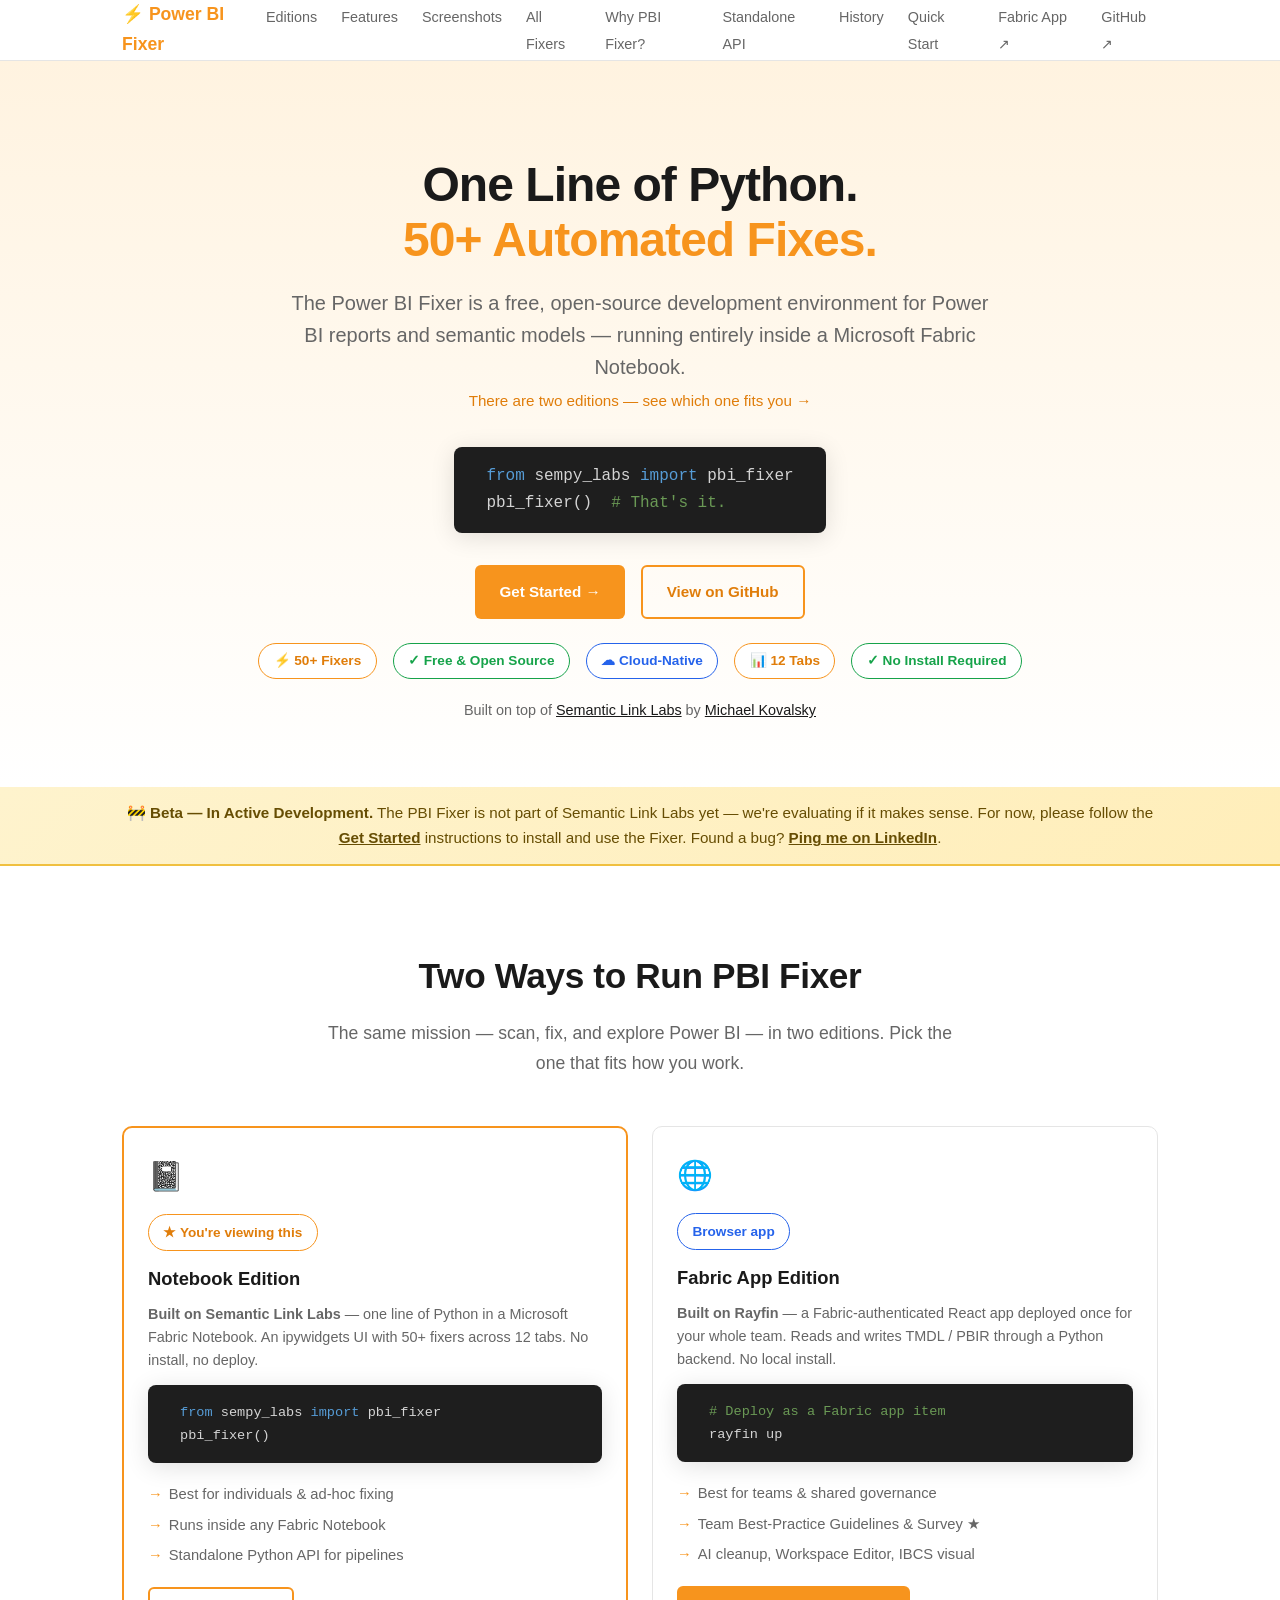
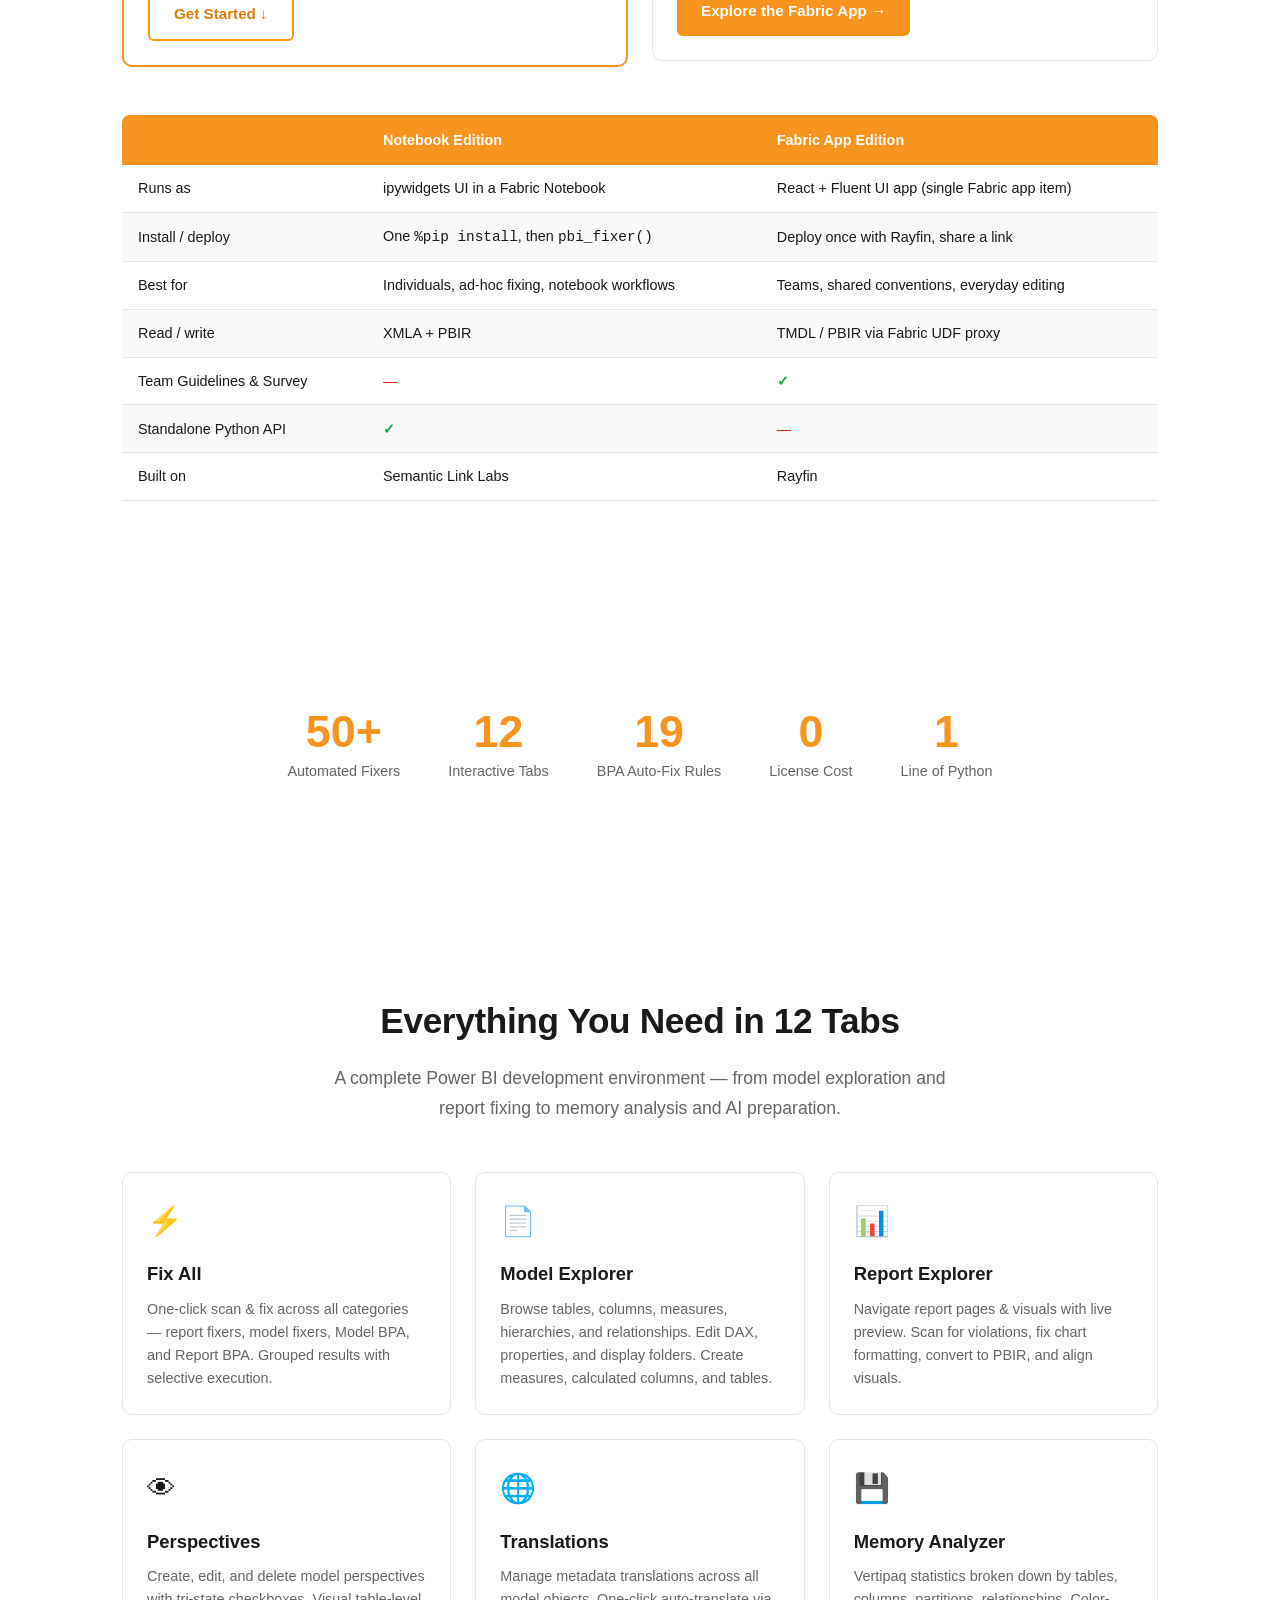
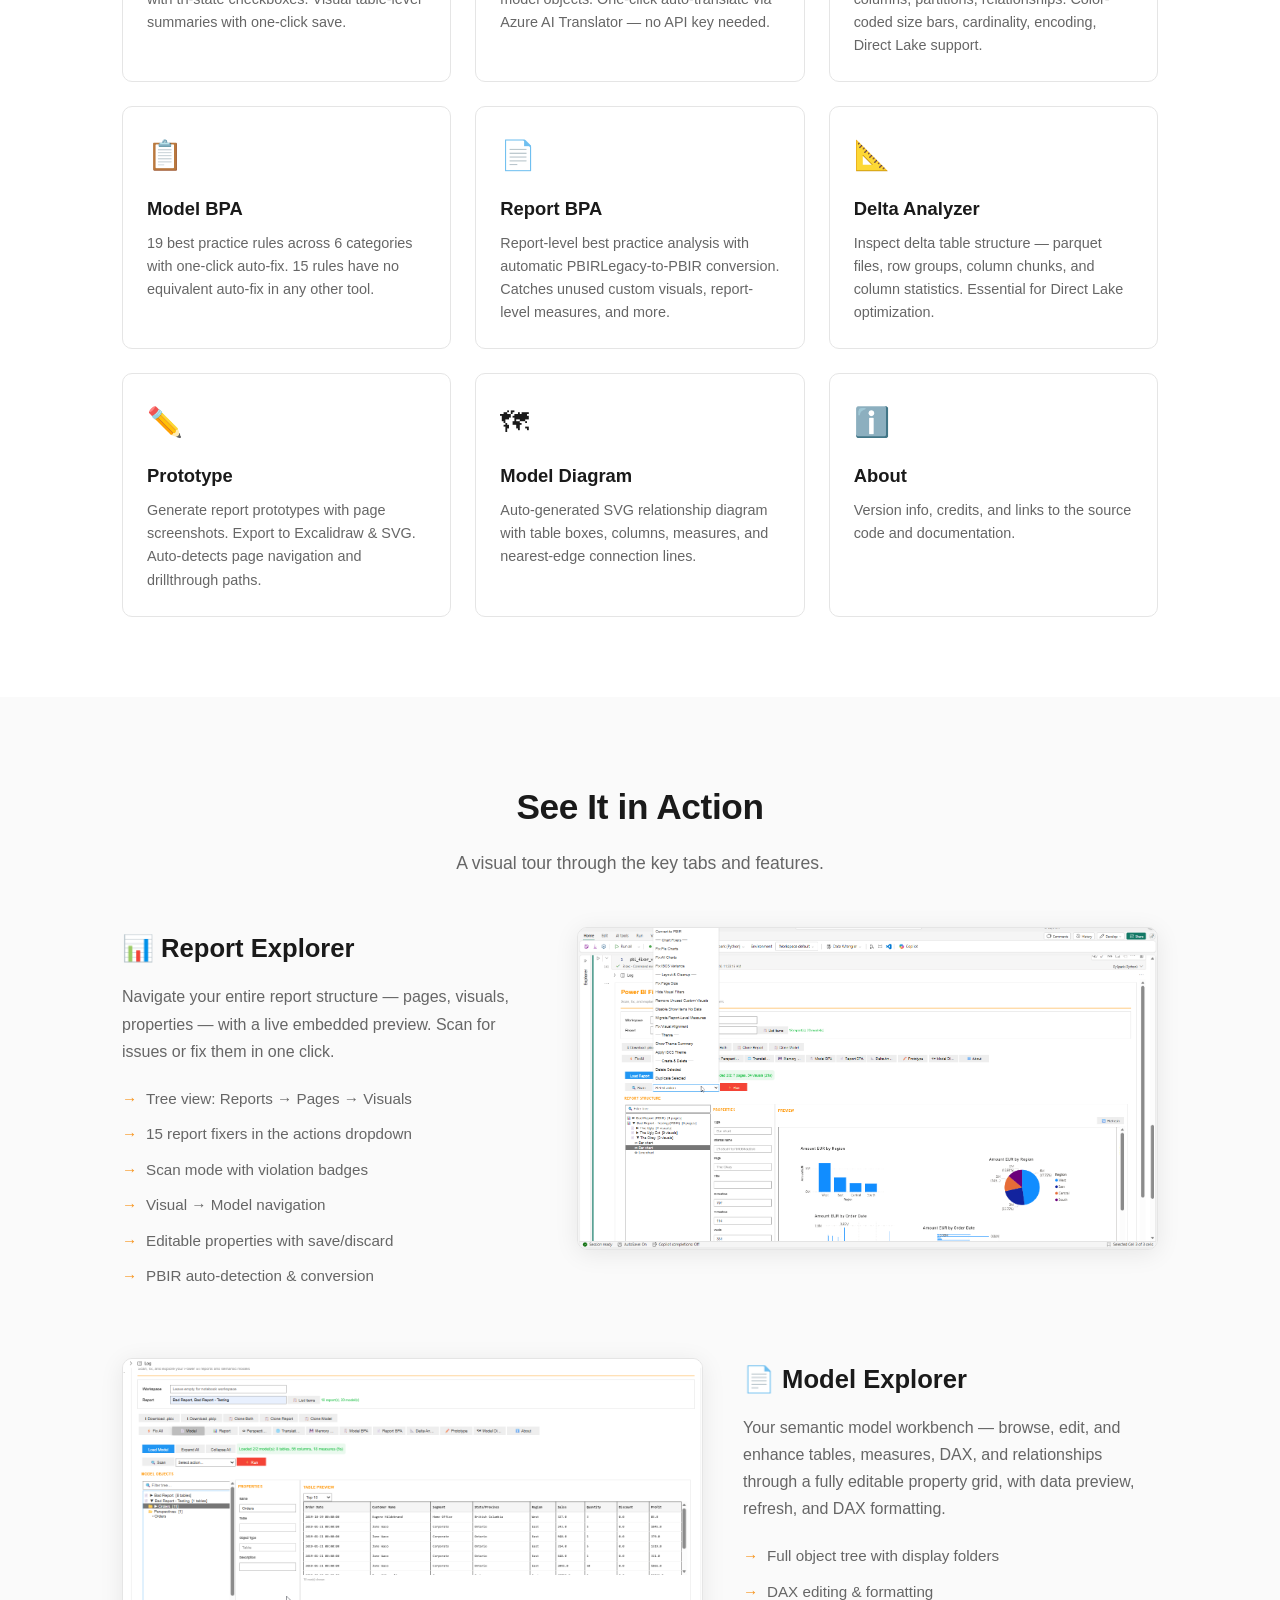
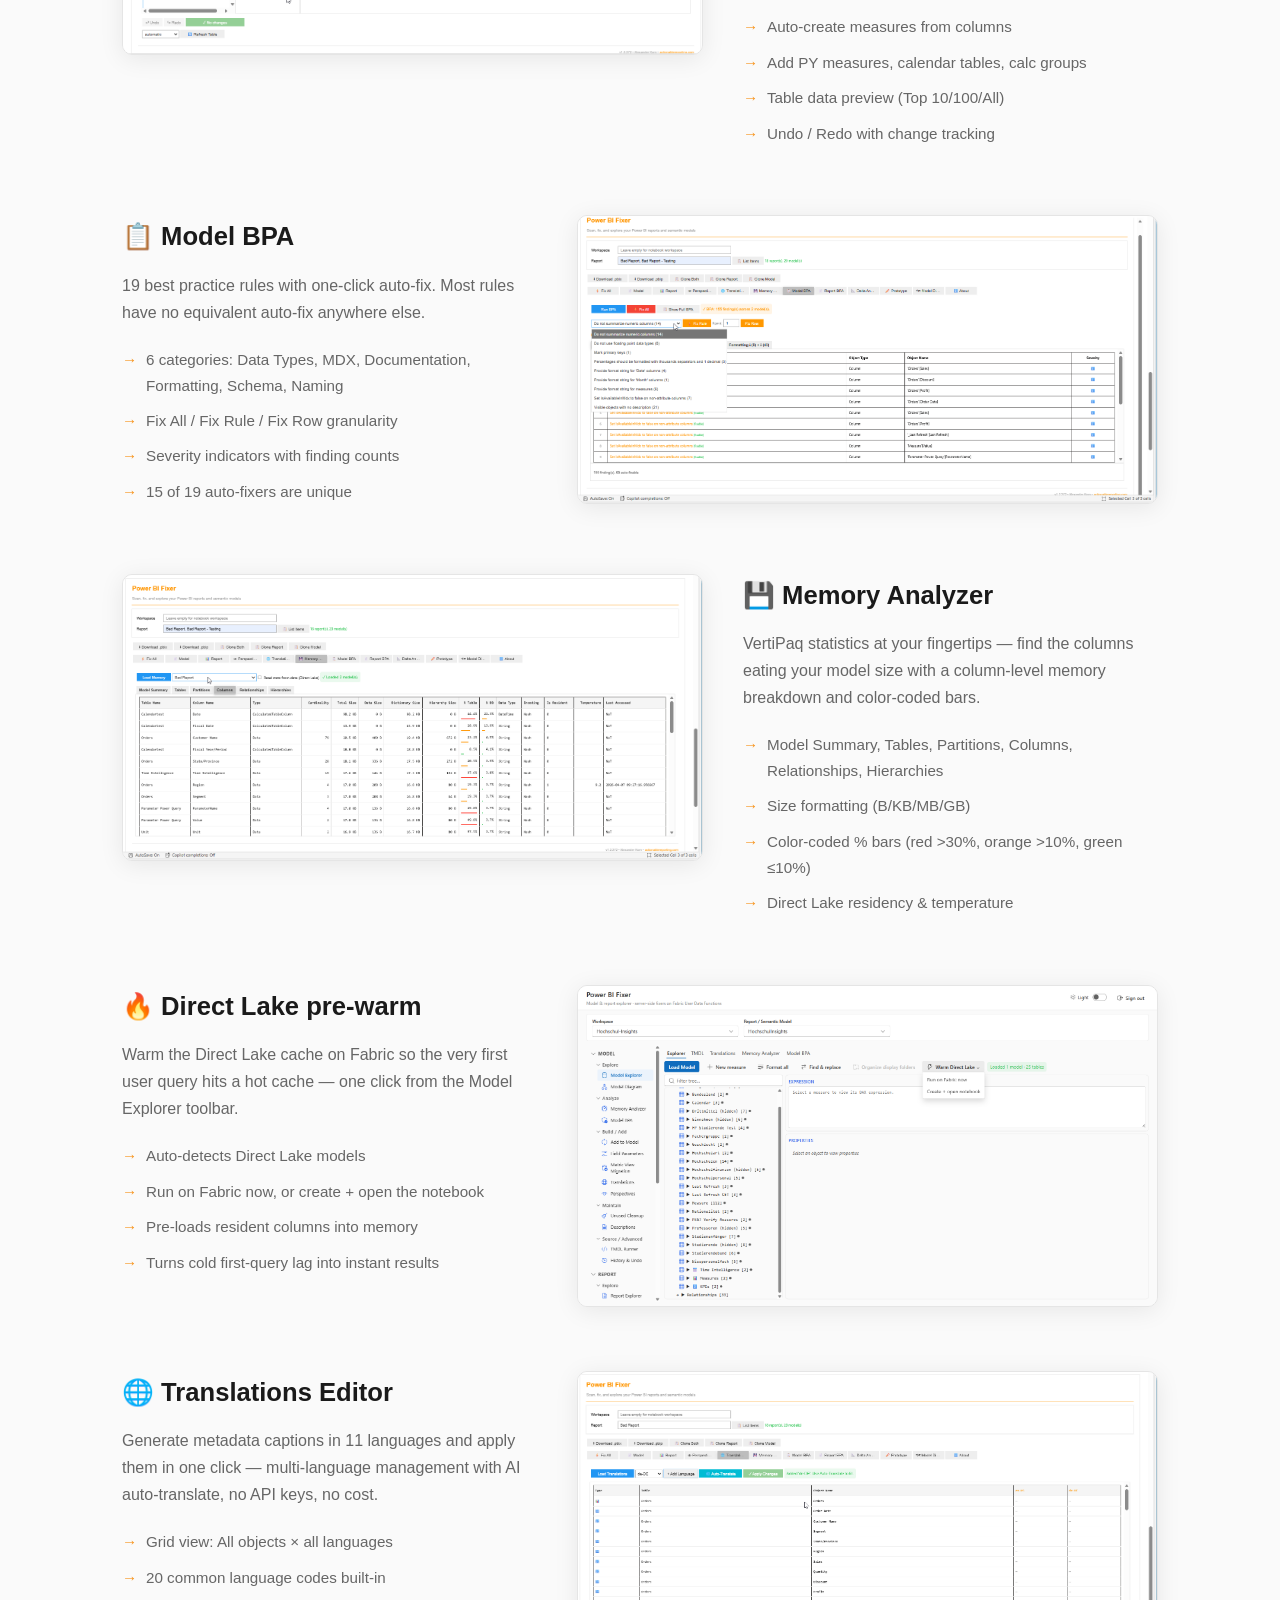
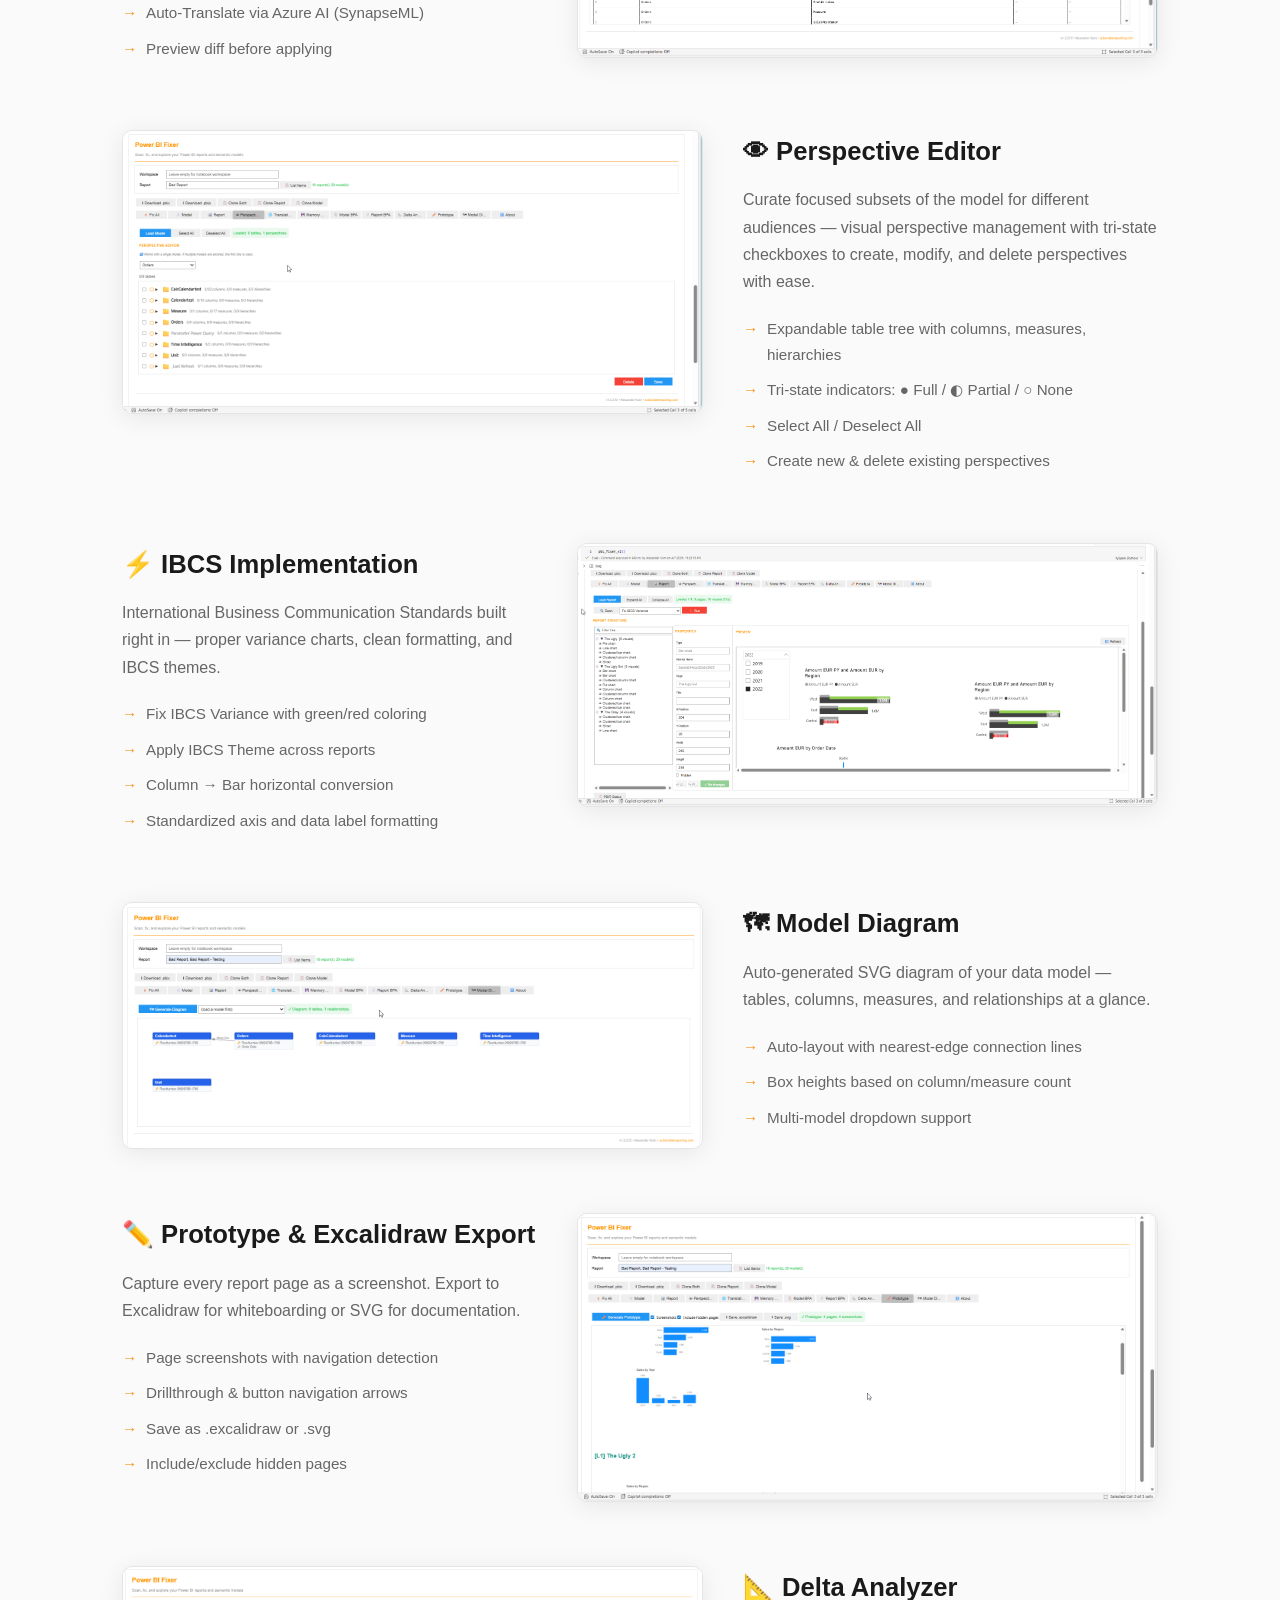
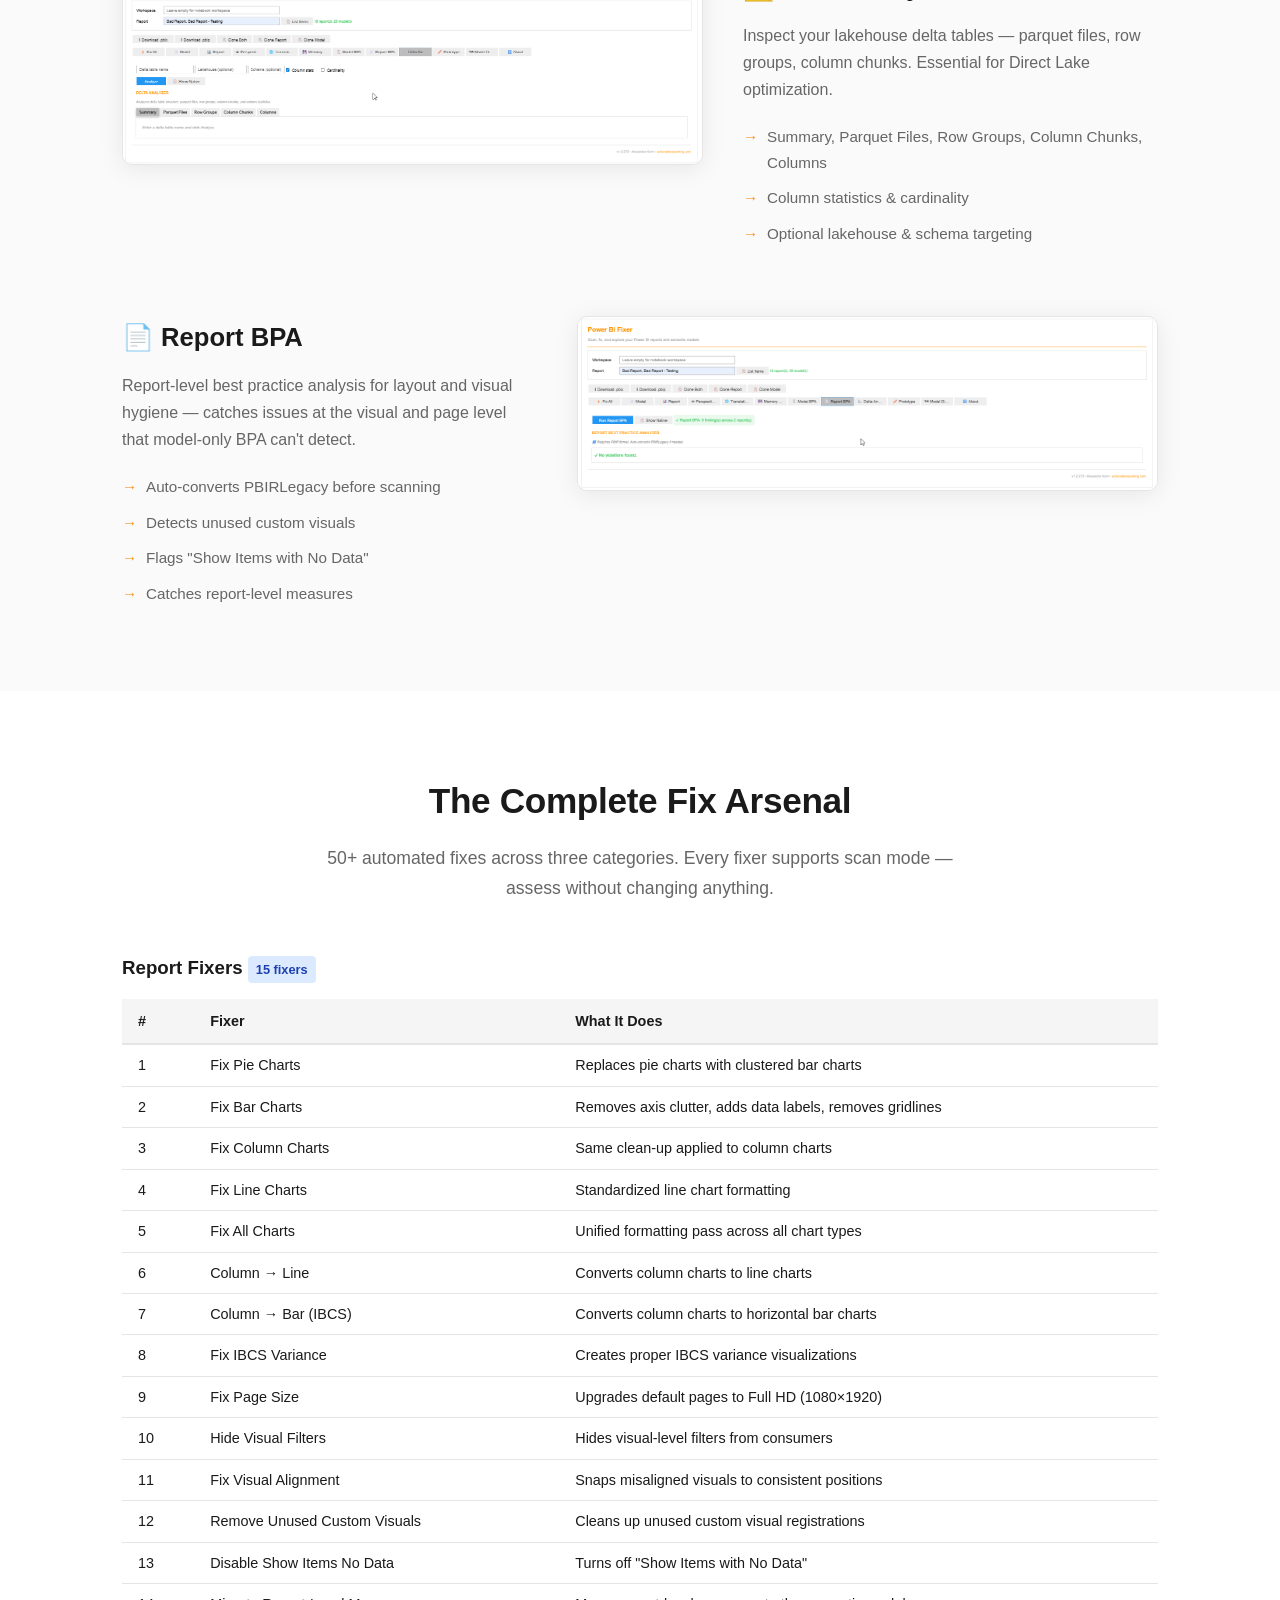
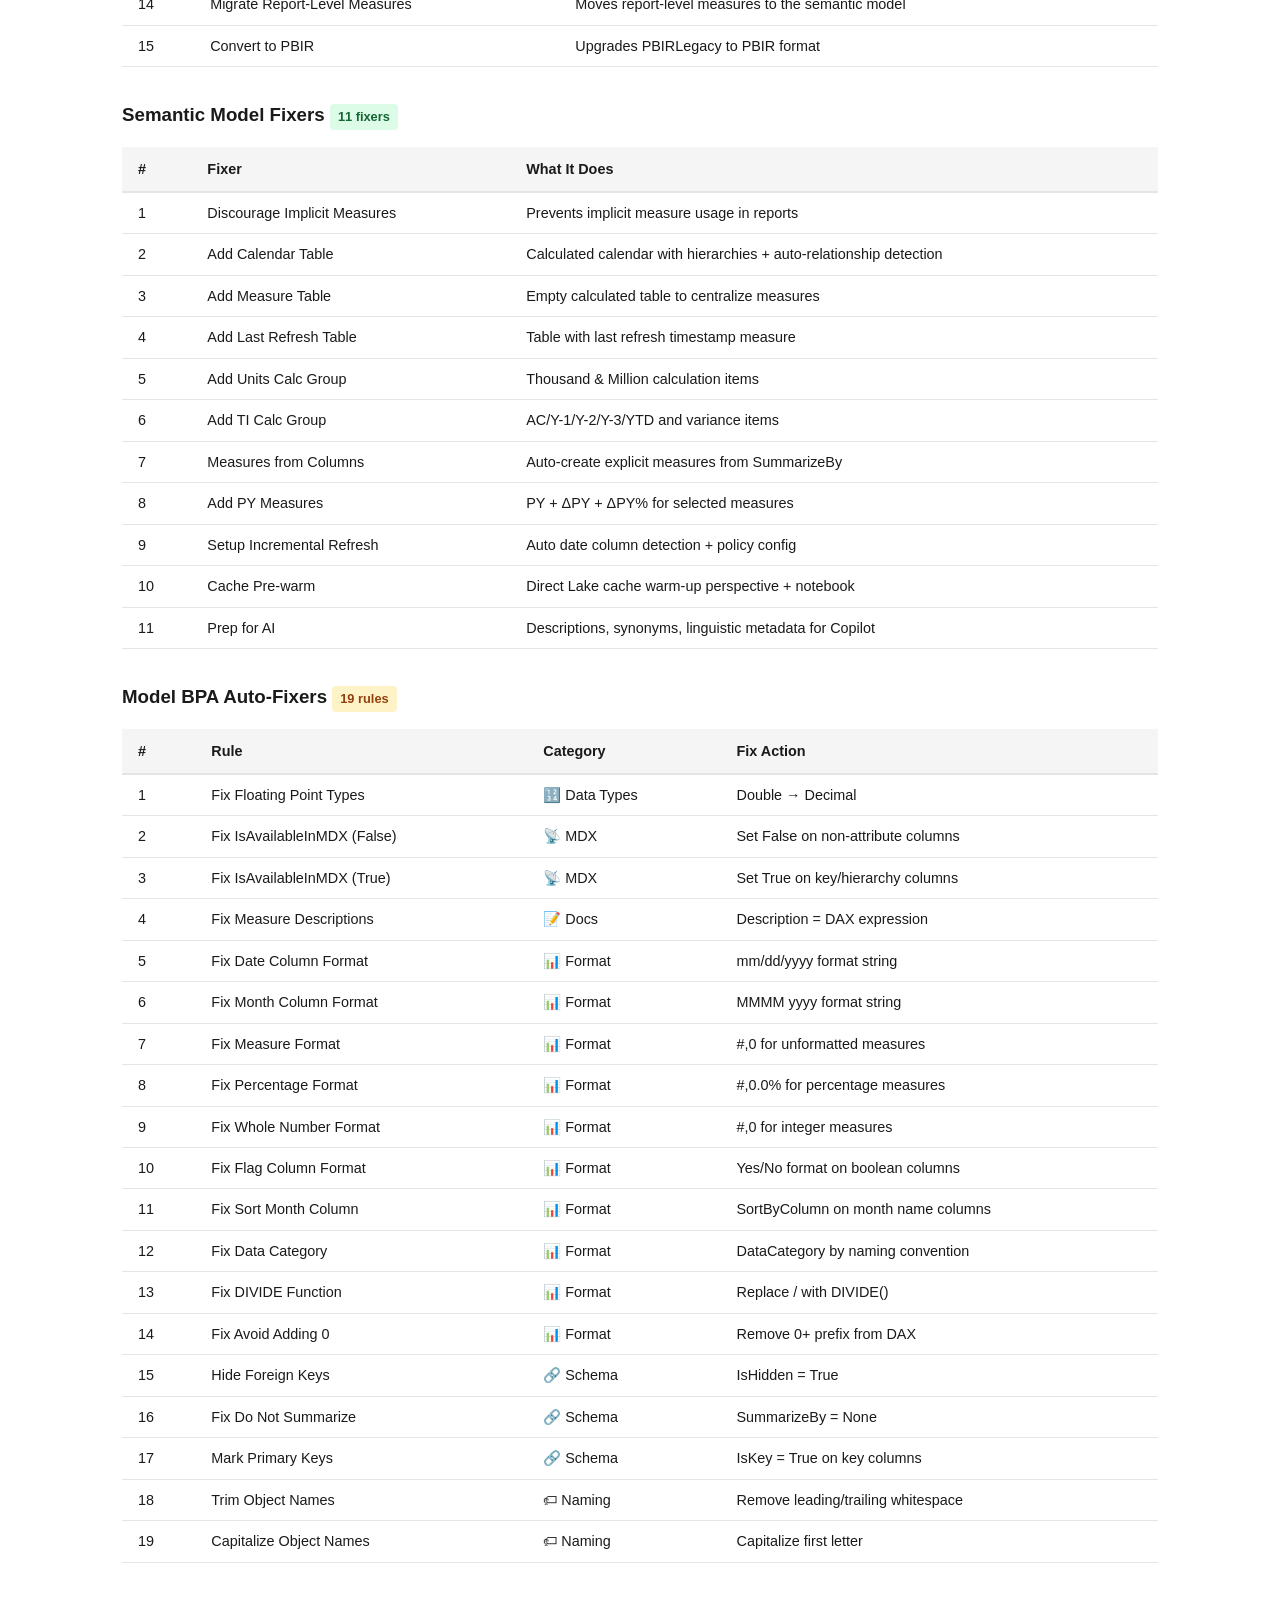
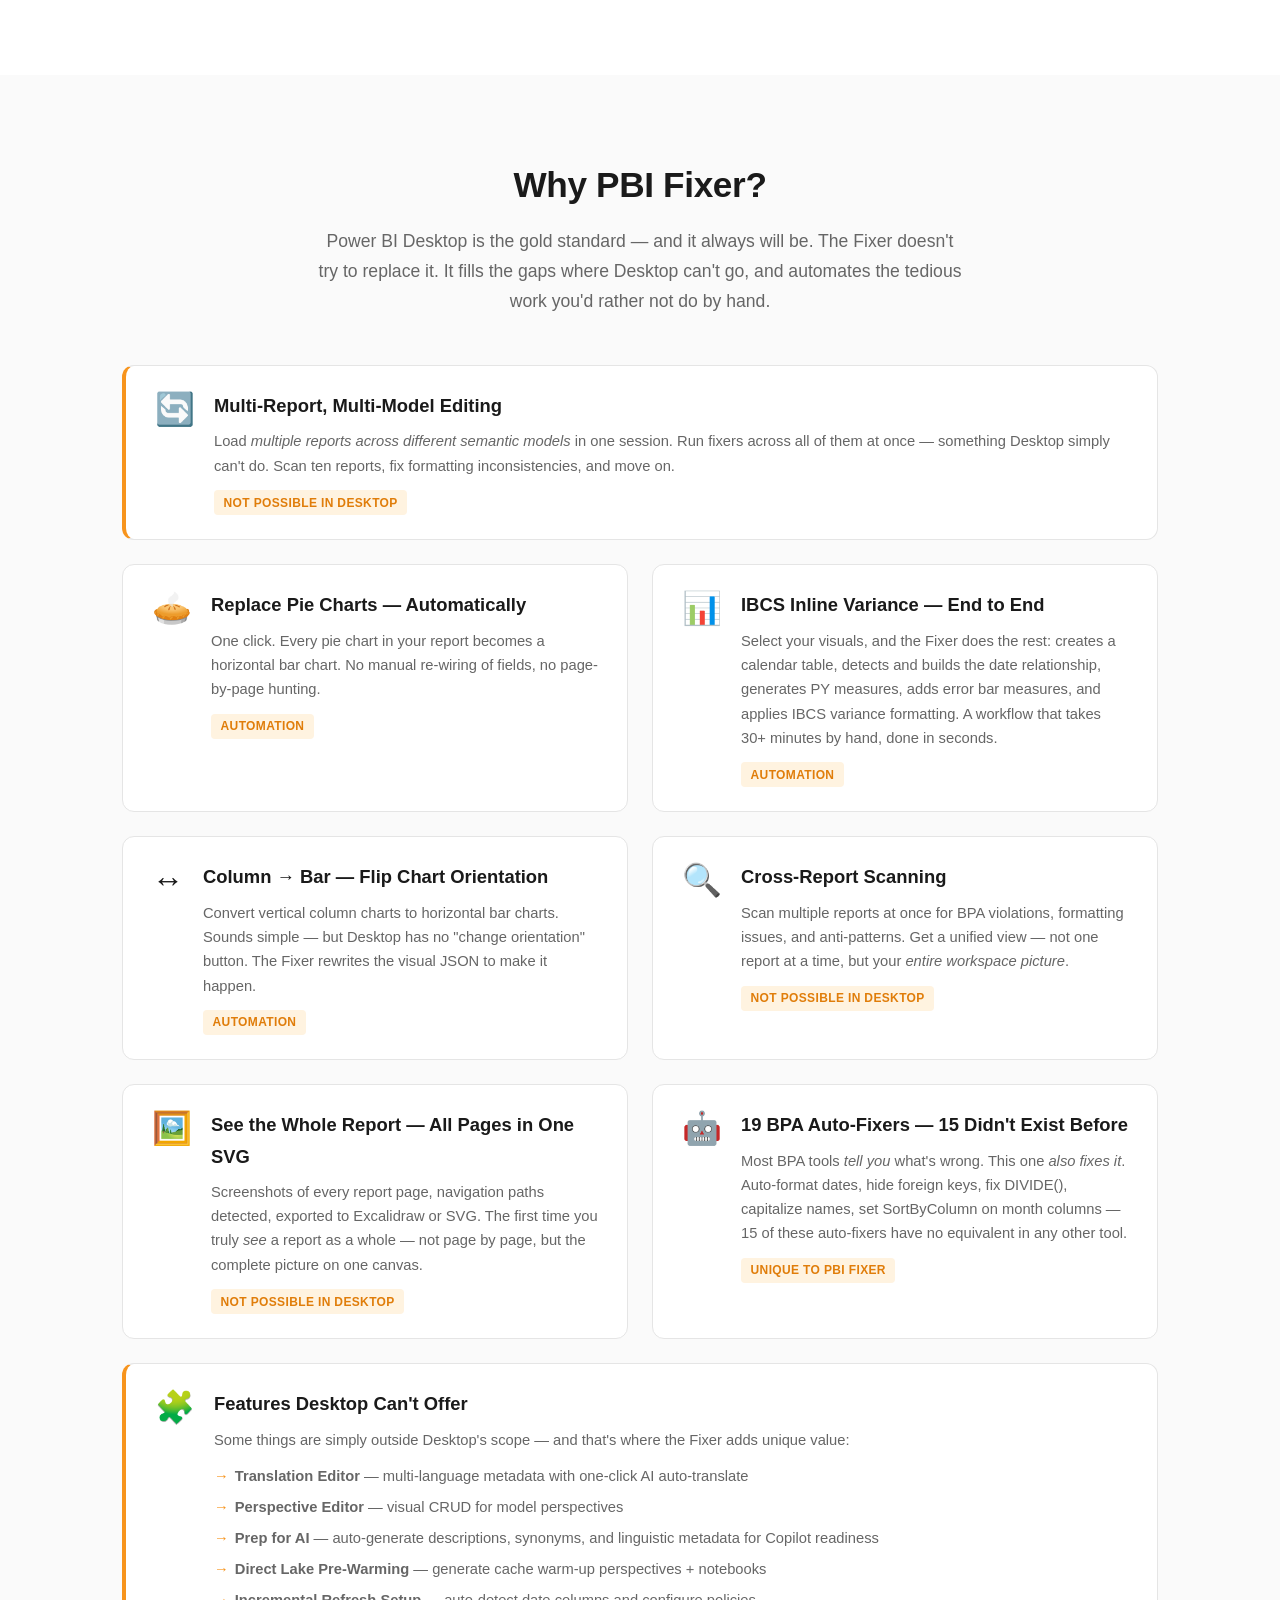
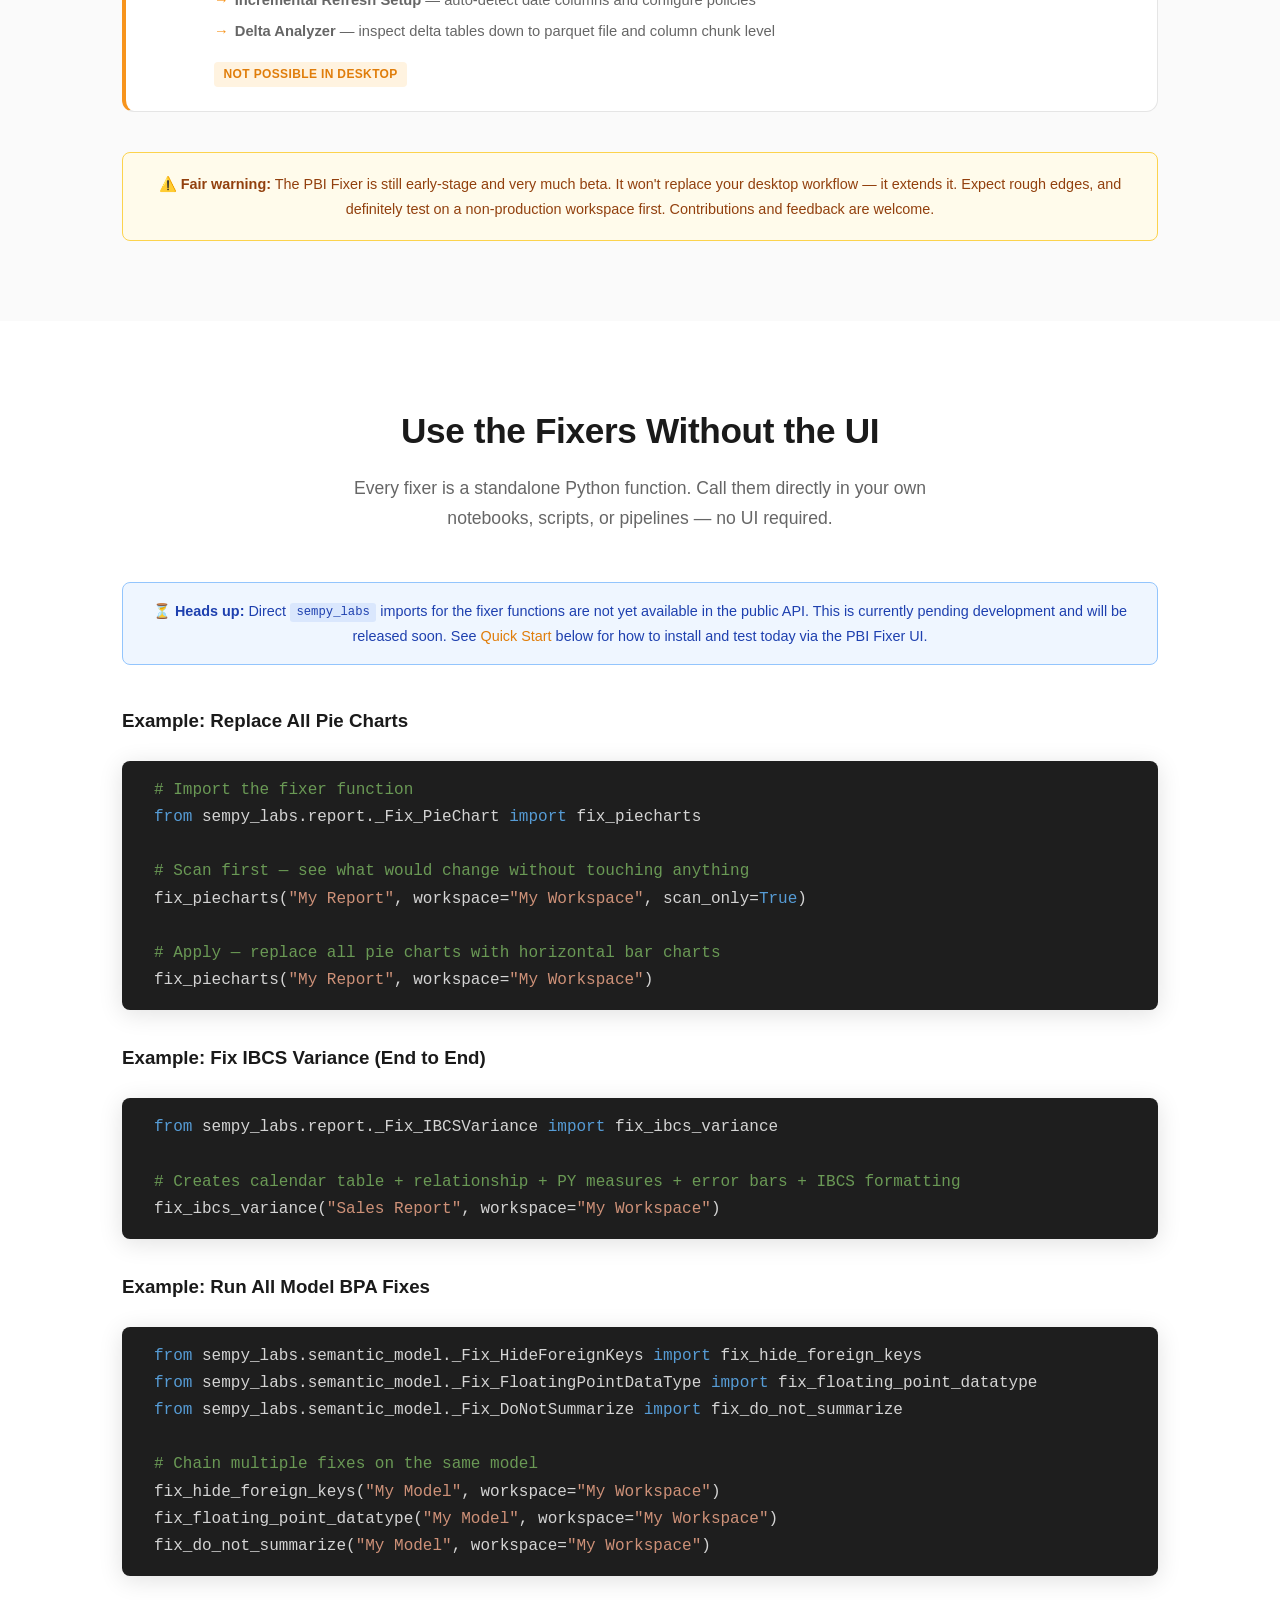
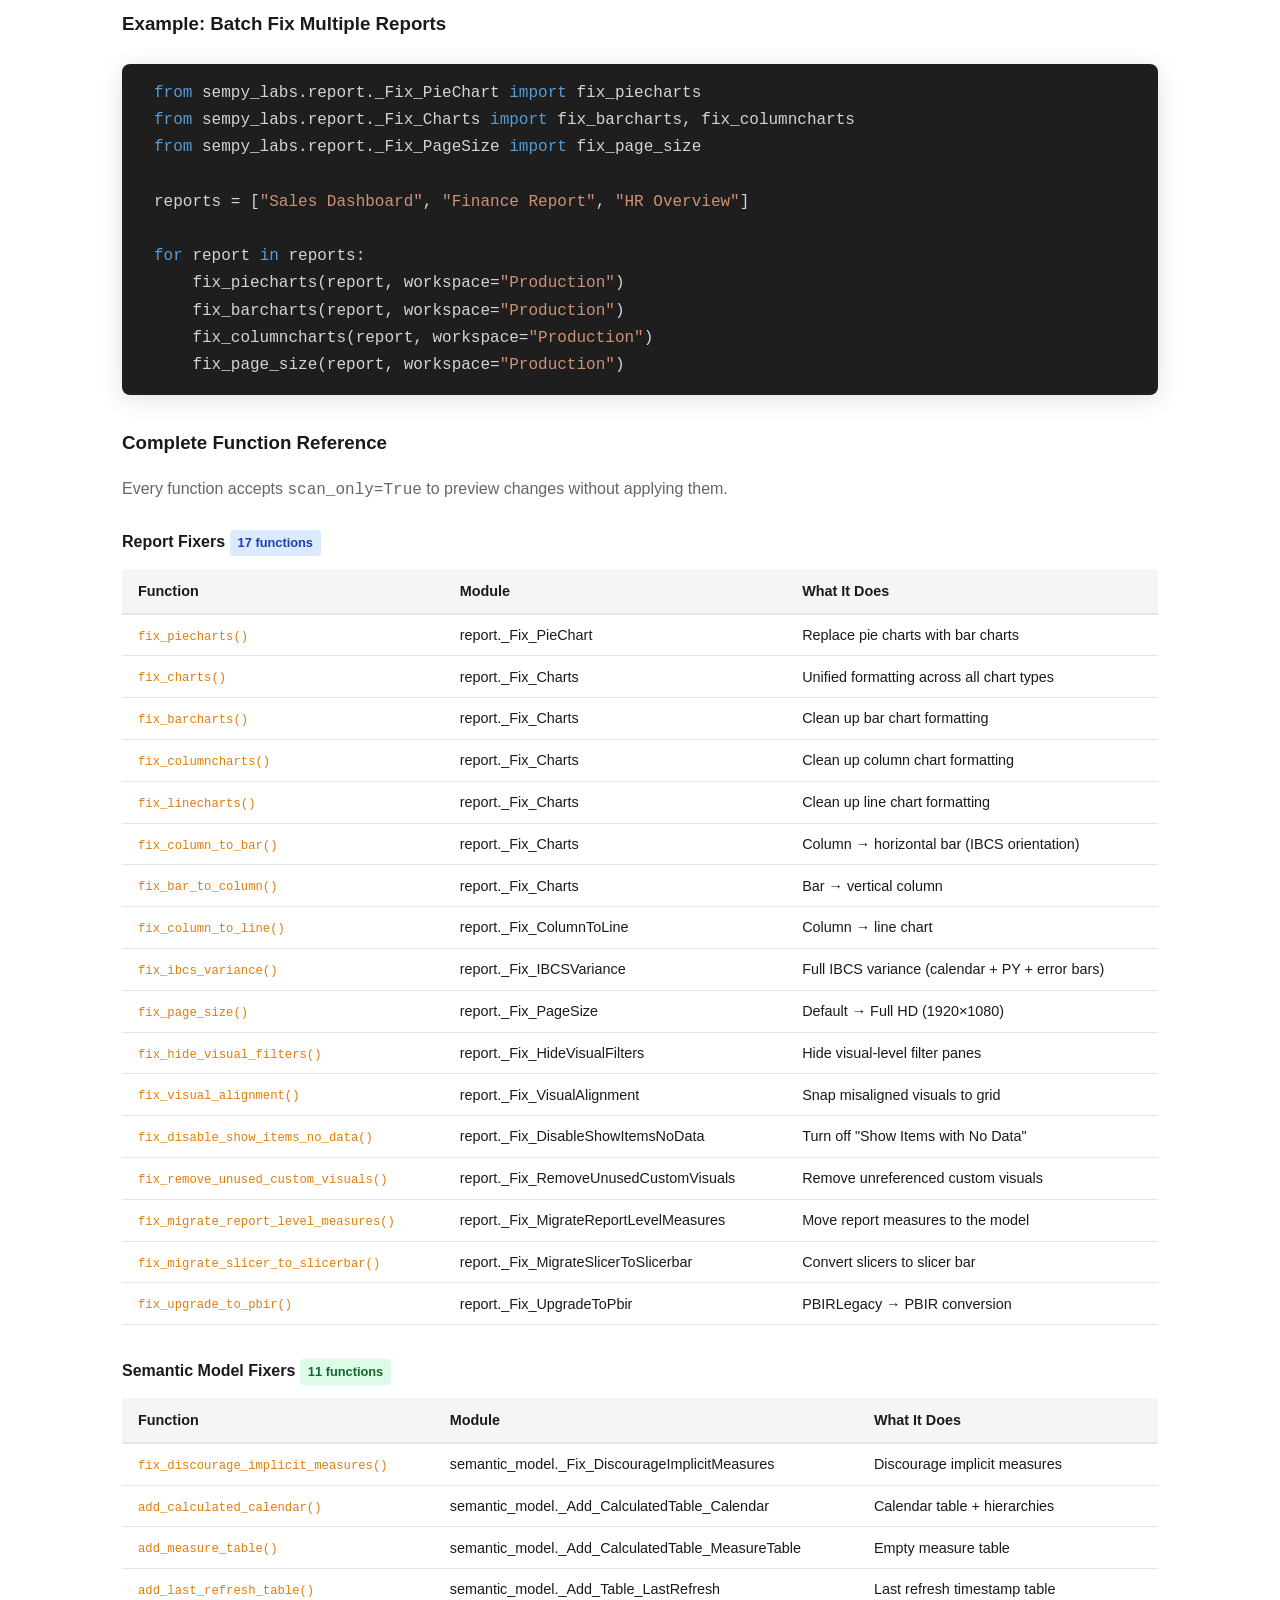
==== commit 26894a4c: "docs: enrich screenshot descriptions from carousel captions" ====
--- a/docs/index.html
+++ b/docs/index.html
@@ -272,7 +272,7 @@
       <div class="screenshot-row reverse">
         <div class="screenshot-text">
           <h3>📄 Model Explorer</h3>
-          <p>Your semantic model workbench. Browse, edit, and enhance — tables, measures, DAX, relationships, all in one place.</p>
+          <p>Your semantic model workbench — browse, edit, and enhance tables, measures, DAX, and relationships through a fully editable property grid, with data preview, refresh, and DAX formatting.</p>
           <ul>
             <li>Full object tree with display folders</li>
             <li>DAX editing &amp; formatting</li>
@@ -312,7 +312,7 @@
       <div class="screenshot-row reverse">
         <div class="screenshot-text">
           <h3>💾 Memory Analyzer</h3>
-          <p>Vertipaq statistics at your fingertips — column-level memory breakdown with color-coded bars.</p>
+          <p>VertiPaq statistics at your fingertips — find the columns eating your model size with a column-level memory breakdown and color-coded bars.</p>
           <ul>
             <li>Model Summary, Tables, Partitions, Columns, Relationships, Hierarchies</li>
             <li>Size formatting (B/KB/MB/GB)</li>
@@ -350,7 +350,7 @@
       <div class="screenshot-row">
         <div class="screenshot-text">
           <h3>🌐 Translations Editor</h3>
-          <p>Multi-language metadata management with one-click AI auto-translate. No API keys, no cost.</p>
+          <p>Generate metadata captions in 11 languages and apply them in one click — multi-language management with AI auto-translate, no API keys, no cost.</p>
           <ul>
             <li>Grid view: All objects × all languages</li>
             <li>20 common language codes built-in</li>
@@ -369,7 +369,7 @@
       <div class="screenshot-row reverse">
         <div class="screenshot-text">
           <h3>👁 Perspective Editor</h3>
-          <p>Visual perspective management with tri-state checkboxes. Create, modify, and delete perspectives with ease.</p>
+          <p>Curate focused subsets of the model for different audiences — visual perspective management with tri-state checkboxes to create, modify, and delete perspectives with ease.</p>
           <ul>
             <li>Expandable table tree with columns, measures, hierarchies</li>
             <li>Tri-state indicators: ● Full / ◐ Partial / ○ None</li>
@@ -462,7 +462,7 @@
       <div class="screenshot-row">
         <div class="screenshot-text">
           <h3>📄 Report BPA</h3>
-          <p>Report-level best practice analysis — catches issues at the visual and page level that model-only BPA can't detect.</p>
+          <p>Report-level best practice analysis for layout and visual hygiene — catches issues at the visual and page level that model-only BPA can't detect.</p>
           <ul>
             <li>Auto-converts PBIRLegacy before scanning</li>
             <li>Detects unused custom visuals</li>
